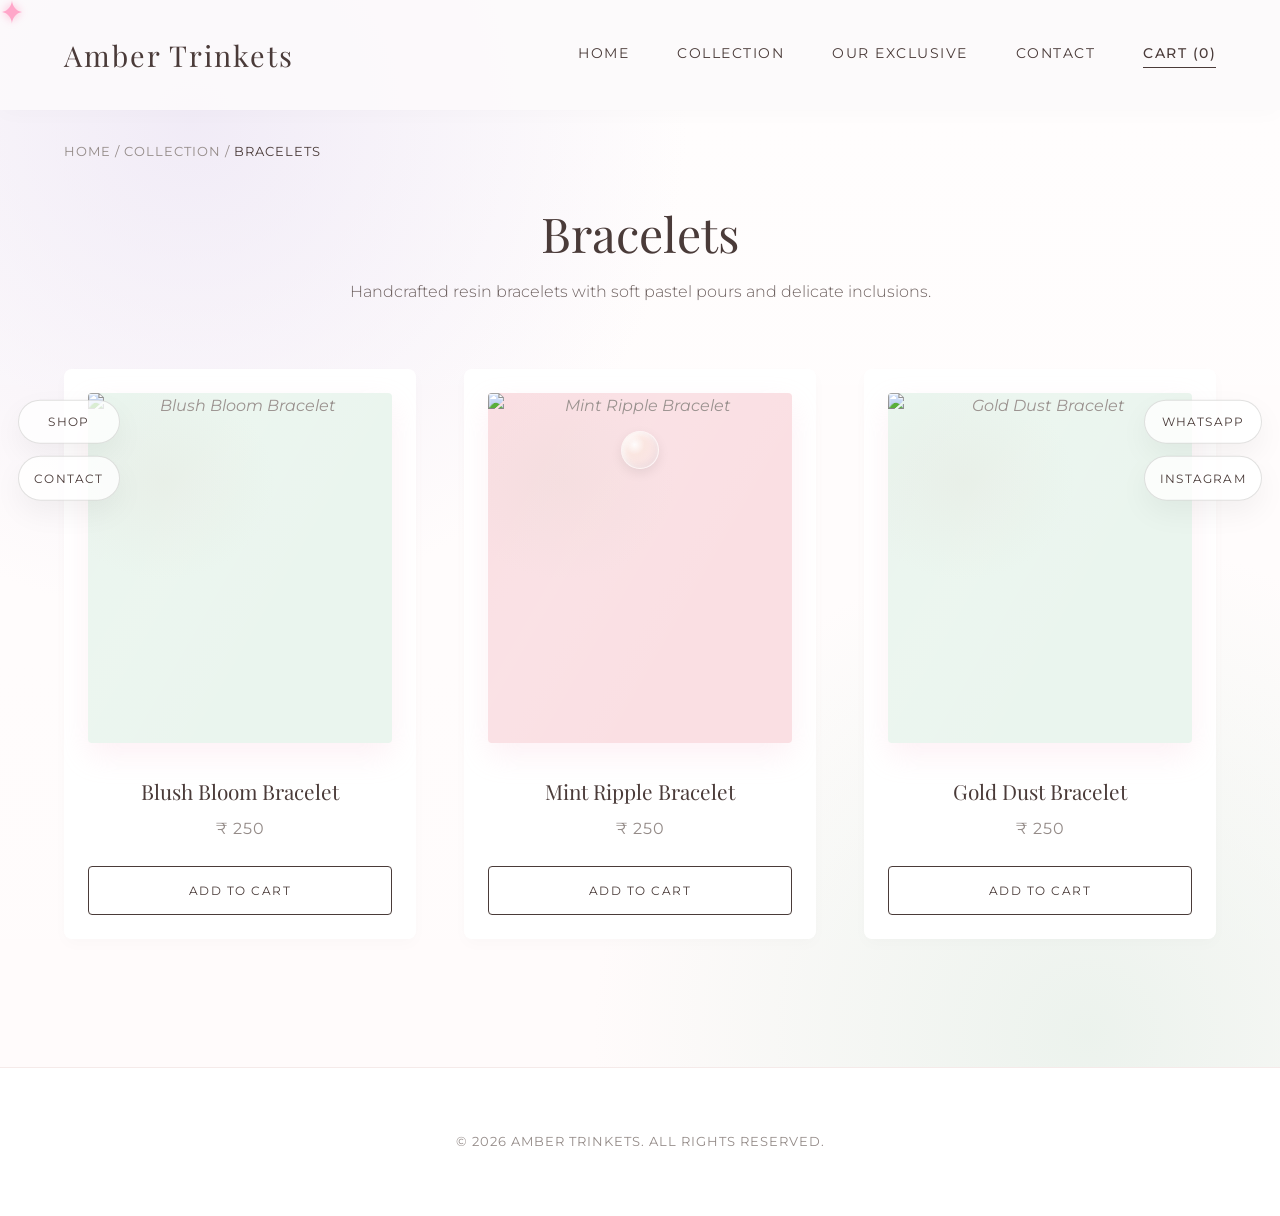
==== category-bracelets.html @ 358daab7 "Add files via upload" ====
<!DOCTYPE html>
<html lang="en">
<head>
    <meta charset="UTF-8">
    <meta name="viewport" content="width=device-width, initial-scale=1.0">
    <title>Amber Trinkets | Bracelets</title>

    <meta name="description" content="Handcrafted resin bracelets with preserved floral details—glossy, lightweight, and made for everyday elegance." />
    <meta name="robots" content="index,follow" />
    <meta name="theme-color" content="#fcfafb" />
    <meta name="author" content="Amber Trinkets" />

    <meta property="og:site_name" content="Amber Trinkets" />
    <meta property="og:title" content="Amber Trinkets | Bracelets" />
    <meta property="og:description" content="Handcrafted resin bracelets with preserved floral details—glossy, lightweight, and made for everyday elegance." />
    <meta property="og:type" content="website" />
    <meta property="og:locale" content="en_IN" />
    <meta property="og:image" content="https://res.cloudinary.com/djqnqrth5/image/upload/v1775132009/IMG_1233_c62wdr.jpg" />
    <meta property="og:image:alt" content="Amber Trinkets resin bracelet" />

    <meta name="twitter:card" content="summary_large_image" />
    <meta name="twitter:title" content="Amber Trinkets | Bracelets" />
    <meta name="twitter:description" content="Handcrafted resin bracelets with preserved floral details—glossy, lightweight, and made for everyday elegance." />
    <meta name="twitter:image" content="https://res.cloudinary.com/djqnqrth5/image/upload/v1775132009/IMG_1233_c62wdr.jpg" />

    <link href="https://fonts.googleapis.com/css2?family=Montserrat:wght@300;400;500&family=Playfair+Display:ital,wght@0,400;0,600;1,400&display=swap" rel="stylesheet">
    <link rel="stylesheet" href="style.css?v=20260402">
</head>
<body class="perf-lite">

    <nav>
        <a href="index.html" class="brand-logo">Amber Trinkets</a>
        <div class="nav-links">
            <a href="index.html">Home</a>
            <a href="collection.html">Collection</a>
            <a href="index.html#our-exclusive">Our Exclusive</a>
            <a href="index.html#contact">Contact</a>
            <a class="cart-icon js-cart-toggle">Cart (<span id="cart-count">0</span>)</a>
        </div>
        <div class="hamburger js-hamburger" aria-label="Toggle menu">
            <span></span>
            <span></span>
            <span></span>
        </div>
    </nav>

    <div class="mobile-overlay js-mobile-overlay">
        <button class="mobile-close js-mobile-close" type="button">✕</button>
        <div class="mobile-menu">
            <a href="index.html">Home</a>
            <a href="collection.html">Collection</a>
            <a href="index.html#our-exclusive">Our Exclusive</a>
            <a href="index.html#contact">Contact</a>
        </div>
    </div>

    <div class="cart-overlay js-cart-overlay"></div>
    <div class="cart-drawer" id="cart-drawer">
        <div class="cart-header">
            <h2 class="cart-title">Your Bag</h2>
            <button class="close-cart js-cart-close" type="button">✕</button>
        </div>
        <div class="cart-items-container" id="cart-items"></div>
        <div class="cart-footer">
            <div class="cart-subtotal"><span>Subtotal</span><span id="cart-total">₹ 0</span></div>
            <button class="btn js-checkout" type="button">Proceed to Checkout</button>
        </div>
    </div>

    <div class="breadcrumbs">
        <a href="index.html">Home</a> / <a href="collection.html">Collection</a> / <span class="breadcrumb-current">Bracelets</span>
    </div>

    <header class="page-header">
        <h1>Bracelets</h1>
        <p>Handcrafted resin bracelets with soft pastel pours and delicate inclusions.</p>
    </header>

    <section class="products-container">
        <div class="products-grid u-3d-stage">

            <div class="product-card">
                <div class="product-image product-image--contain u-3d-card js-tilt" aria-label="Blush Bloom Bracelet">
                    <img src="https://res.cloudinary.com/djqnqrth5/image/upload/v1775132009/IMG_1233_c62wdr.jpg" alt="Blush Bloom Bracelet" loading="lazy" decoding="async" style="display: block;">
                </div>
                <h3 class="product-title">Blush Bloom Bracelet</h3>
                <p class="product-price">₹ 250</p>
                <button class="add-to-cart js-add-to-cart" type="button" data-product-name="Blush Bloom Bracelet" data-price="250">Add to Cart</button>
            </div>

            <div class="product-card">
                <div class="product-image product-image--contain u-3d-card js-tilt" aria-label="Mint Ripple Bracelet">
                    <img src="https://res.cloudinary.com/djqnqrth5/image/upload/v1775134889/IMG_1240_bzgk7c.jpg" alt="Mint Ripple Bracelet" loading="lazy" decoding="async" style="display: block;">
                </div>
                <h3 class="product-title">Mint Ripple Bracelet</h3>
                <p class="product-price">₹ 250</p>
                <button class="add-to-cart js-add-to-cart" type="button" data-product-name="Mint Ripple Bracelet" data-price="250">Add to Cart</button>
            </div>

            <div class="product-card">
                <div class="product-image product-image--contain u-3d-card js-tilt" aria-label="Gold Dust Bracelet">
                    <img src="https://res.cloudinary.com/djqnqrth5/image/upload/v1775134889/IMG_1440_mhgldy.jpg" alt="Gold Dust Bracelet" loading="lazy" decoding="async" style="display: block;">
                </div>
                <h3 class="product-title">Gold Dust Bracelet</h3>
                <p class="product-price">₹ 250</p>
                <button class="add-to-cart js-add-to-cart" type="button" data-product-name="Gold Dust Bracelet" data-price="250">Add to Cart</button>
            </div>

        </div>
    </section>

    <footer class="with-border">
        <p>&copy; 2026 Amber Trinkets. All rights reserved.</p>
    </footer>

    <script src="script.js?v=20260402"></script>
</body>
</html>
---- style.css ----
/* Amber Trinkets – shared styles for all pages */

/* --- Core Variables: Premium Cozy Pastel Palette --- */
:root {
  --bg-main: #FFFBFB;
  --pastel-peach: #ffe6d1;
  --pastel-lilac: #f4e9fa;
  --pastel-mint: #eaf5ee;
  --pastel-rose: #fadfe3;
  --pastel-blue: #eef5fa;
  --pastel-lemon: #fffbf0;
  --text-main: #4A3B39;
  --text-light: #948b88;
  --white: #ffffff;
  --border-light: #f5eae9;

  /* 3D / depth tokens - Soft Pink Glows instead of harsh shadows */
  --shadow-soft: 0 12px 30px rgba(247, 186, 203, 0.2);
  --shadow-deep: 0 28px 70px rgba(247, 186, 203, 0.3);
  --shine: rgba(255, 255, 255, 0.65);
  --tilt-perspective: 1000px;

  /* Ambient background motion (updated by JS) */
  --ambient-x: 0;
  --ambient-y: 0;
  --ambient-scroll: 0;
}

* {
  margin: 0;
  padding: 0;
  box-sizing: border-box;
}

html,
body {
  scroll-behavior: smooth;
}

html.perf-lite,
body.perf-lite {
  scroll-behavior: auto;
}

body {
  font-family: 'Montserrat', sans-serif;
  background-color: var(--bg-main);
  color: var(--text-main);
  line-height: 1.6;
  position: relative;
  overflow-x: hidden;
  isolation: isolate;

  /* Subtle texture so wide screens don't feel empty */
  background-image:
    radial-gradient(900px circle at 15% 10%, rgba(235, 228, 244, 0.7), transparent 55%),
    radial-gradient(900px circle at 85% 85%, rgba(228, 239, 231, 0.7), transparent 55%),
    linear-gradient(180deg, rgba(255, 255, 255, 0.55), rgba(255, 255, 255, 0));
}

/* Keep content above ambient background elements */
body>* {
  position: relative;
  z-index: 1;
}

/* Ambient side elements (fills left/right whitespace on large screens) */
body::before,
body::after {
  content: '';
  position: fixed;
  z-index: 0;
  pointer-events: none;
  width: 680px;
  height: 680px;
  border-radius: 999px;
  opacity: 0.8;
  /* Removed expensive blur, mix-blend-mode, and JS parallax transforms for max performance */
}

/* Performance: keep the large ambient blobs static + cheaper in perf-lite (default). */
body.perf-lite::before,
body.perf-lite::after {
  display: none;
  transform: none;
  mix-blend-mode: normal;
  filter: blur(10px);
  opacity: 0.55;
}

body::before {
  top: -220px;
  left: -170px;
  background: radial-gradient(circle at 35% 35%, rgba(253, 238, 220, 0.9), rgba(246, 225, 225, 0.55), transparent 68%);
}

body::after {
  bottom: -240px;
  right: -170px;
  background: radial-gradient(circle at 45% 40%, rgba(226, 236, 243, 0.95), rgba(228, 239, 231, 0.55), transparent 68%);
}

@media (prefers-reduced-motion: reduce) {

  body::before,
  body::after {
    transform: none;
  }
}

/* --- Side Actions (fills left/right space on desktop) --- */
.side-actions {
  position: fixed;
  top: 50%;
  transform: translateY(-50%);
  display: flex;
  flex-direction: column;
  gap: 0.75rem;
  z-index: 950;
}

body.perf-lite .side-actions {
  transform: translateY(-50%);
}

.side-actions--left {
  left: 18px;
}

.side-actions--right {
  right: 18px;
}

.side-actions__link {
  display: inline-flex;
  align-items: center;
  justify-content: center;
  padding: 0.7rem 0.95rem;
  border-radius: 999px;
  border: 1px solid rgba(44, 42, 41, 0.14);
  background: rgba(255, 255, 255, 0.78);
  backdrop-filter: blur(10px);
  box-shadow: 0 12px 30px rgba(0, 0, 0, 0.05);
  font-size: 0.78rem;
  letter-spacing: 1.2px;
  text-transform: uppercase;
  transition: transform 180ms ease, box-shadow 180ms ease, background 180ms ease;
  user-select: none;
}

body.perf-lite .side-actions__link {
  backdrop-filter: none;
}

.side-actions__link:hover {
  transform: translateY(-3px);
  background: rgba(255, 255, 255, 0.9);
  box-shadow: 0 22px 55px rgba(0, 0, 0, 0.1);
}

.side-actions__link:focus-visible {
  outline: 3px solid rgba(163, 145, 178, 0.35);
  outline-offset: 3px;
}

@media (max-width: 980px) {
  .side-actions {
    display: none;
  }
}

@media (prefers-reduced-motion: reduce) {
  .side-actions {
    transform: translateY(-50%);
  }
}

/* --- Scroll progress (subtle, interactive) --- */
.scroll-progress {
  position: fixed;
  top: 0;
  left: 0;
  width: 100%;
  height: 3px;
  z-index: 1400;
  background: rgba(255, 255, 255, 0.25);
  backdrop-filter: blur(8px);
}

body.perf-lite .scroll-progress {
  backdrop-filter: none;
}

.scroll-progress__bar {
  height: 100%;
  width: 100%;
  transform: scaleX(0);
  transform-origin: left center;
  background: linear-gradient(90deg, var(--pastel-lilac), var(--pastel-rose), var(--pastel-mint));
  box-shadow: 0 0 18px rgba(163, 145, 178, 0.35);
  will-change: transform;
}

/* --- 3D UI System (shared) --- */
.u-3d-stage {
  perspective: var(--tilt-perspective);
}

.u-3d-card {
  position: relative;
  transform-style: preserve-3d;
  will-change: transform;
  border-radius: 28px;
  box-shadow: var(--shadow-soft);
  /* Removed cozyBreathe animation as it constantly repaints 3D context */
  transition: transform 220ms ease, box-shadow 220ms ease;
}

.u-3d-card::after {
  content: '';
  position: absolute;
  inset: 0;
  border-radius: inherit;
  background: radial-gradient(700px circle at var(--shine-x, 50%) var(--shine-y, 30%),
      var(--shine),
      transparent 55%);
  opacity: var(--shine-o, 0);
  transition: opacity 220ms ease;
  pointer-events: none;
}

.u-3d-card.is-tilting {
  box-shadow: var(--shadow-deep);
}

.u-3d-float {
  animation: floaty 6.5s ease-in-out infinite;
}

body.perf-lite .u-3d-float {
  animation: none;
}

@keyframes floaty {

  0%,
  100% {
    transform: translateY(0);
  }

  50% {
    transform: translateY(-10px);
  }
}

@media (prefers-reduced-motion: reduce) {

  .u-3d-card,
  .u-3d-card::after {
    transition: none;
  }

  .u-3d-float {
    animation: none;
  }
}

h1,
h2,
h3,
.brand-logo,
.cart-title {
  font-family: 'Playfair Display', serif;
  font-weight: 400;
}

a {
  text-decoration: none;
  color: inherit;
}

/* --- Navigation --- */
nav {
  display: flex;
  justify-content: space-between;
  align-items: center;
  padding: 2rem 5%;
  background-color: rgba(252, 250, 251, 0.9);
  backdrop-filter: blur(10px);
  position: sticky;
  top: 0;
  z-index: 1000;
  box-shadow: 0 4px 20px rgba(0, 0, 0, 0.02);
}

body.perf-lite nav {
  backdrop-filter: none;
}

.brand-logo {
  font-size: 1.8rem;
  letter-spacing: 2px;
  color: var(--text-main);
}

.nav-links {
  display: flex;
  gap: 3rem;
}

.nav-links a {
  text-decoration: none;
  color: var(--text-main);
  font-size: 0.9rem;
  text-transform: uppercase;
  letter-spacing: 1.5px;
  transition: color 0.3s ease;
  cursor: pointer;
}

.nav-links a:hover {
  color: #a391b2;
}

.cart-icon {
  font-weight: 500;
  border-bottom: 1px solid var(--text-main);
  padding-bottom: 2px;
  cursor: pointer;
  display: inline-block;
  animation: jiggleCart 8s infinite ease-in-out;
}

/* --- Buttons --- */
.btn {
  padding: 1.2rem 3.5rem;
  background-color: var(--text-main);
  color: var(--white);
  text-decoration: none;
  font-size: 0.85rem;
  letter-spacing: 2px;
  text-transform: uppercase;
  transition: all 0.4s ease;
  border: 1px solid var(--text-main);
  border-radius: 40px;
  cursor: pointer;
  display: inline-block;
  text-align: center;
  width: 100%;
}

.btn-inline {
  width: auto;
}

.btn:hover {
  background-color: var(--white);
  color: var(--text-main);
  box-shadow: 0 10px 20px var(--shadow-soft);
  animation: cuteWiggle 0.4s ease-in-out;
}

@keyframes cuteWiggle {
  0%, 100% { transform: rotate(0deg) scale(1.02); }
  25% { transform: rotate(-3deg) scale(1.02); }
  50% { transform: rotate(3deg) scale(1.02); }
  75% { transform: rotate(-3deg) scale(1.02); }
}

/* --- Cart Drawer (Shared) --- */
.cart-overlay {
  position: fixed;
  top: 0;
  left: 0;
  width: 100%;
  height: 100%;
  background: rgba(44, 42, 41, 0.4);
  backdrop-filter: blur(4px);
  opacity: 0;
  visibility: hidden;
  transition: 0.5s ease;
  z-index: 1001;
}

body.perf-lite .cart-overlay {
  backdrop-filter: none;
}

.cart-overlay.active {
  opacity: 1;
  visibility: visible;
}

.cart-drawer {
  position: fixed;
  top: 0;
  right: -450px;
  width: 450px;
  max-width: 100%;
  height: 100%;
  background-color: var(--white);
  z-index: 1002;
  transition: right 0.6s cubic-bezier(0.77, 0, 0.175, 1);
  box-shadow: -10px 0 30px var(--shadow-soft);
  border-radius: 30px 0 0 30px;
  display: flex;
  flex-direction: column;
}

.cart-drawer.active {
  right: 0;
}

.cart-header {
  display: flex;
  justify-content: space-between;
  align-items: center;
  padding: 2.5rem 2rem;
  background-color: var(--pastel-lilac);
  border-bottom: 1px solid var(--border-light);
  border-radius: 30px 0 0 0;
}

.cart-title {
  font-size: 1.8rem;
}

.close-cart {
  background: none;
  border: none;
  font-size: 1.2rem;
  color: var(--text-main);
  cursor: pointer;
  transition: opacity 0.3s;
}

.close-cart:hover {
  opacity: 0.6;
}

.cart-items-container {
  flex-grow: 1;
  padding: 2rem;
  overflow-y: auto;
  background-color: var(--bg-main);
}

.cart-item {
  display: flex;
  justify-content: space-between;
  align-items: center;
  margin-bottom: 1.5rem;
  padding-bottom: 1.5rem;
  border-bottom: 1px solid var(--border-light);
}

.cart-item-details {
  display: flex;
  flex-direction: column;
}

.cart-item-title {
  font-weight: 500;
  font-size: 0.95rem;
  margin-bottom: 0.3rem;
}

.cart-item-price {
  color: var(--text-light);
  font-size: 0.85rem;
  letter-spacing: 0.5px;
}

.remove-item {
  font-size: 0.7rem;
  text-transform: uppercase;
  letter-spacing: 1px;
  color: var(--text-light);
  background: none;
  border: none;
  cursor: pointer;
  margin-top: 0.6rem;
  text-align: left;
  transition: color 0.3s ease;
}

.remove-item:hover {
  color: #d4a3a3;
}

.empty-cart-msg {
  text-align: center;
  color: var(--text-light);
  margin-top: 3rem;
  font-style: italic;
  font-weight: 300;
}

.cart-footer {
  padding: 2.5rem 2rem;
  background-color: var(--white);
  border-top: 1px solid var(--border-light);
}

.cart-item-controls {
  display: flex;
  align-items: center;
  gap: 1rem;
}

.qty-controls {
  display: inline-flex;
  align-items: center;
  gap: 0.5rem;
  padding: 0.35rem 0.6rem;
  border: 1px solid var(--border-light);
  border-radius: 999px;
  background: var(--white);
}

.qty-btn {
  width: 28px;
  height: 28px;
  border-radius: 999px;
  border: 1px solid var(--border-light);
  background: var(--bg-main);
  color: var(--text-main);
  cursor: pointer;
  line-height: 1;
  display: inline-flex;
  align-items: center;
  justify-content: center;
  transition: transform 0.15s ease, background 0.3s ease;
}

.qty-btn:hover {
  background: var(--pastel-lilac);
  transform: translateY(-1px);
}

.qty-value {
  min-width: 18px;
  text-align: center;
  font-size: 0.85rem;
  color: var(--text-main);
}

.cart-subtotal {
  display: flex;
  justify-content: space-between;
  font-size: 1.1rem;
  font-weight: 500;
  margin-bottom: 1.5rem;
  text-transform: uppercase;
  letter-spacing: 1px;
}

.cart-tax-note {
  font-size: 0.75rem;
  color: var(--text-light);
  margin-bottom: 1.5rem;
  text-align: center;
}

/* --- Footer --- */
footer {
  text-align: center;
  padding: 4rem 5%;
  font-size: 0.8rem;
  color: var(--text-light);
  background-color: var(--white);
  letter-spacing: 1px;
  text-transform: uppercase;
}

footer.with-border {
  border-top: 1px solid var(--border-light);
}

/* --- Index page --- */
.hero {
  height: 80vh;
  display: flex;
  flex-direction: column;
  justify-content: center;
  align-items: center;
  text-align: center;
  background: linear-gradient(135deg, var(--pastel-peach) 0%, var(--pastel-lilac) 100%);
  padding: 0 5%;
  animation: fadeIn 1.5s ease-out;
  border-bottom: 1px solid var(--white);
  position: relative;
  overflow: hidden;
  --mx: 0;
  --my: 0;
}

.hero__content {
  position: relative;
  z-index: 2;
  display: flex;
  flex-direction: column;
  align-items: center;
}

.hero__logo {
  max-width: 280px;
  width: 100%;
  height: auto;
  margin-bottom: 2.5rem;
  animation: fadeIn 1.8s ease-out 0.3s backwards;
  filter: drop-shadow(0 8px 20px rgba(0, 0, 0, 0.1));
}

.hero__bg {
  position: absolute;
  inset: -80px;
  z-index: 0;
  pointer-events: none;
}

.hero__blob {
  position: absolute;
  border-radius: 999px;
  filter: blur(18px);
  opacity: 0.75;
  transform: translate3d(calc(var(--mx) * 10px), calc(var(--my) * 10px), 0);
  animation: heroDrift 9s ease-in-out infinite;
}

body.perf-lite .hero__blob {
  display: none;
}

body.perf-lite .hero__blob {
  animation: none;
  transform: none;
  filter: blur(14px);
}

body.perf-lite .hero__grain {
  transform: none;
  opacity: 0.35;
}

.hero__blob--1 {
  width: 420px;
  height: 420px;
  left: -90px;
  top: -70px;
  background: radial-gradient(circle at 30% 30%, rgba(255, 255, 255, 0.85), rgba(246, 225, 225, 0.75), transparent 62%);
}

.hero__blob--2 {
  width: 520px;
  height: 520px;
  right: -140px;
  top: 20px;
  background: radial-gradient(circle at 35% 35%, rgba(255, 255, 255, 0.75), rgba(226, 236, 243, 0.8), transparent 65%);
  animation-delay: -2.4s;
}

.hero__blob--3 {
  width: 460px;
  height: 460px;
  left: 22%;
  bottom: -220px;
  background: radial-gradient(circle at 35% 35%, rgba(255, 255, 255, 0.65), rgba(228, 239, 231, 0.82), transparent 66%);
  animation-delay: -4.1s;
}

.hero__grain {
  position: absolute;
  inset: 0;
  background:
    radial-gradient(circle at 20% 20%, rgba(255, 255, 255, 0.12), transparent 55%),
    radial-gradient(circle at 80% 30%, rgba(255, 255, 255, 0.10), transparent 50%),
    radial-gradient(circle at 40% 85%, rgba(255, 255, 255, 0.08), transparent 55%);
  opacity: 0.55;
  transform: translate3d(calc(var(--mx) * 18px), calc(var(--my) * 18px), 0);
}

body.perf-lite .hero__grain {
  opacity: 0.2;
  transform: none;
}

@keyframes heroDrift {

  0%,
  100% {
    transform: translate3d(calc(var(--mx) * 10px), calc(var(--my) * 10px), 0) scale(1);
  }

  50% {
    transform: translate3d(calc(var(--mx) * 14px), calc(var(--my) * 14px), 0) scale(1.04);
  }
}

.hero__orb {
  position: absolute;
  right: 6%;
  top: 50%;
  transform: translateY(-50%);
  z-index: 1;
}

.hero__cube {
  position: absolute;
  left: 8%;
  top: 56%;
  transform: translateY(-50%);
  z-index: 1;
}

.resin-cube {
  width: 160px;
  height: 160px;
  border-radius: 18px;
  background: rgba(255, 255, 255, 0.12);
  border: 1px solid rgba(255, 255, 255, 0.55);
  transform-style: preserve-3d;
}

body.perf-lite .resin-cube {
  background: rgba(240, 235, 230, 0.28);
  border: 1px solid rgba(255, 255, 255, 0.35);
}

.resin-cube__spin {
  position: absolute;
  inset: 0;
  transform-style: preserve-3d;
  animation: cubeSpin 10.5s linear infinite;
}

.resin-cube__face {
  position: absolute;
  inset: 0;
  border-radius: 18px;
  background:
    radial-gradient(120px 120px at 30% 25%, rgba(255, 255, 255, 0.9), transparent 60%),
    conic-gradient(from 200deg at 45% 45%,
      rgba(253, 238, 220, 0.8),
      rgba(235, 228, 244, 0.88),
      rgba(226, 236, 243, 0.88),
      rgba(246, 225, 225, 0.84),
      rgba(228, 239, 231, 0.84),
      rgba(253, 238, 220, 0.8));
  opacity: 0.82;
  border: 1px solid rgba(255, 255, 255, 0.55);
  box-shadow: inset 0 0 0 1px rgba(255, 255, 255, 0.12);
}

body.perf-lite .resin-cube__face {
  background: rgba(220, 210, 200, 0.65);
  opacity: 0.88;
  box-shadow: inset 0 0 0 1px rgba(255, 255, 255, 0.22);
}

.resin-cube__front {
  transform: translateZ(58px);
}

.resin-cube__back {
  transform: rotateY(180deg) translateZ(58px);
}

.resin-cube__right {
  transform: rotateY(90deg) translateZ(58px);
}

.resin-cube__left {
  transform: rotateY(-90deg) translateZ(58px);
}

.resin-cube__top {
  transform: rotateX(90deg) translateZ(58px);
}

.resin-cube__bottom {
  transform: rotateX(-90deg) translateZ(58px);
}

@keyframes cubeSpin {
  0% {
    transform: rotateX(-18deg) rotateY(0deg);
  }

  50% {
    transform: rotateX(22deg) rotateY(180deg);
  }

  100% {
    transform: rotateX(-18deg) rotateY(360deg);
  }
}

.resin-orb {
  width: 340px;
  height: 340px;
  border-radius: 999px;
  background: rgba(255, 255, 255, 0.18);
  border: 1px solid rgba(255, 255, 255, 0.55);
  box-shadow: 0 30px 80px rgba(0, 0, 0, 0.10);
  transform-style: preserve-3d;
}

body.perf-lite .resin-orb {
  background: rgba(240, 235, 230, 0.35);
  border: 1px solid rgba(255, 255, 255, 0.35);
  box-shadow: 0 12px 28px rgba(0, 0, 0, 0.06);
}

.resin-orb__spin {
  position: absolute;
  inset: 0;
  border-radius: inherit;
  transform-style: preserve-3d;
  animation: orbSpin 14s linear infinite;
}

.resin-orb__layer {
  position: absolute;
  inset: 18px;
  border-radius: 999px;
  background:
    radial-gradient(140px 140px at 25% 20%, rgba(255, 255, 255, 0.95), transparent 60%),
    radial-gradient(210px 180px at 70% 35%, rgba(255, 255, 255, 0.45), transparent 65%),
    conic-gradient(from 210deg at 45% 45%,
      rgba(253, 238, 220, 0.75),
      rgba(235, 228, 244, 0.85),
      rgba(226, 236, 243, 0.85),
      rgba(246, 225, 225, 0.8),
      rgba(228, 239, 231, 0.8),
      rgba(253, 238, 220, 0.75));
  opacity: 0.9;
  filter: saturate(1.05);
  mix-blend-mode: screen;
}

body.perf-lite .resin-orb__layer {
  background: radial-gradient(ellipse 180px 140px at 35% 25%, rgba(220, 210, 200, 0.48), transparent 65%);
  opacity: 0.6;
  filter: none;
  mix-blend-mode: normal;
}

/* Depth stack: six layers along Z axis */
.resin-orb__layer:nth-child(1) {
  transform: translateZ(-26px) scale(0.98);
  opacity: 0.32;
}

.resin-orb__layer:nth-child(2) {
  transform: translateZ(-14px) scale(0.99);
  opacity: 0.42;
}

.resin-orb__layer:nth-child(3) {
  transform: translateZ(-6px) scale(1.0);
  opacity: 0.52;
}

.resin-orb__layer:nth-child(4) {
  transform: translateZ(6px) scale(1.01);
  opacity: 0.62;
}

.resin-orb__layer:nth-child(5) {
  transform: translateZ(14px) scale(1.02);
  opacity: 0.72;
}

.resin-orb__layer:nth-child(6) {
  transform: translateZ(24px) scale(1.03);
  opacity: 0.82;
}

.resin-orb::before {
  content: '';
  position: absolute;
  inset: -30px;
  border-radius: inherit;
  background: radial-gradient(circle at 40% 35%, rgba(255, 255, 255, 0.55), transparent 60%);
  filter: blur(18px);
  opacity: 0.9;
  pointer-events: none;
}

body.perf-lite .resin-orb {
  box-shadow: 0 18px 42px rgba(0, 0, 0, 0.10);
}

body.perf-lite .resin-orb::before {
  filter: none;
  opacity: 0.65;
}

body.perf-lite .resin-orb__spin,
body.perf-lite .resin-cube__spin {
  animation: none;
}

.resin-orb::after {
  content: '';
  position: absolute;
  inset: 14px;
  border-radius: inherit;
  background:
    radial-gradient(160px 120px at 30% 25%, rgba(255, 255, 255, 0.75), transparent 62%),
    radial-gradient(120px 120px at 70% 75%, rgba(255, 255, 255, 0.22), transparent 60%);
  opacity: 0.85;
  pointer-events: none;
}

@keyframes orbSpin {
  0% {
    transform: rotateX(18deg) rotateY(0deg);
  }

  50% {
    transform: rotateX(-12deg) rotateY(180deg);
  }

  100% {
    transform: rotateX(18deg) rotateY(360deg);
  }
}

@media (max-width: 900px) {
  .hero {
    height: auto;
    padding: 5.5rem 5% 4.5rem;
  }

  .hero__orb {
    position: relative;
    right: auto;
    top: auto;
    transform: none;
    margin: 0 auto 2.25rem;
  }

  .hero__cube {
    position: relative;
    left: auto;
    top: auto;
    transform: none;
    margin: 0 auto 1.25rem;
  }

  .resin-orb {
    width: 280px;
    height: 280px;
  }
}

@media (prefers-reduced-motion: reduce) {

  .hero__blob,
  .hero__grain {
    animation: none;
    transform: none;
  }

  .resin-orb__spin {
    animation: none;
  }

  .resin-cube__spin {
    animation: none;
  }
}

/* --- 3D Scroll Reveal --- */
.reveal {
  opacity: 0;
  transform: translate3d(0, 40px, 0) scale(0.95);
  transform-origin: 50% 80%;
  transition:
    opacity 800ms cubic-bezier(0.34, 1.56, 0.64, 1),
    transform 800ms cubic-bezier(0.34, 1.56, 0.64, 1);
  transition-delay: var(--reveal-delay, 0ms);
  will-change: transform, opacity;
  backface-visibility: hidden;
}

.reveal.is-visible {
  opacity: 1;
  transform: translate3d(0, 0, 0) scale(1);
  will-change: auto;
}

.reveal.reveal--fast {
  transition-duration: 520ms;
}

.reveal.reveal--slow {
  transition-duration: 860ms;
}

.reveal-3d {
  opacity: 0;
  transform: translateY(30px) rotateX(10deg) translateZ(-15px);
  transform-origin: 50% 80%;
  transition: opacity 900ms cubic-bezier(0.34, 1.56, 0.64, 1),
    transform 900ms cubic-bezier(0.34, 1.56, 0.64, 1);
  transition-delay: var(--reveal-delay, 0ms);
  will-change: opacity, transform;
}

body.perf-lite .reveal-3d {
  opacity: 1;
  transform: none;
  transition: none;
  will-change: auto;
}

.reveal-3d.is-visible {
  opacity: 1;
  transform: translateY(0) rotateX(0) translateZ(0);
  will-change: auto;
}

.reveal-3d.reveal-3d--fast {
  transition-duration: 520ms;
}

.reveal-3d.reveal-3d--slow {
  transition-duration: 920ms;
}

@media (prefers-reduced-motion: reduce) {
  .reveal {
    opacity: 1;
    transform: none;
    transition: none;
    transition-delay: 0ms;
  }

  .reveal-3d {
    opacity: 1;
    transform: none;
    filter: none;
    transition: none;
    transition-delay: 0ms;
  }
}

.hero h1 {
  font-size: 3.8rem;
  margin-bottom: 1rem;
  color: var(--text-main);
  letter-spacing: 1px;
}

.hero p {
  font-size: 1.1rem;
  color: var(--text-main);
  opacity: 0.8;
  max-width: 600px;
  margin-bottom: 2.5rem;
  font-weight: 300;
}

.section-title {
  text-align: center;
  font-size: 2.5rem;
  margin: 6rem 0 4rem;
}

.section-title--no-top {
  margin-top: 0;
}

.featured-banner {
  display: flex;
  align-items: center;
  justify-content: space-between;
  padding: 0 5%;
  margin-bottom: 4rem;
  background-color: var(--pastel-mint);
  border-radius: 18px;
  overflow: hidden;
}

.featured-img {
  width: 50%;
  height: 400px;
  transition: opacity 700ms cubic-bezier(0.16, 1, 0.3, 1),
    transform 700ms cubic-bezier(0.16, 1, 0.3, 1);
  color: var(--text-light);
  font-style: italic;
  opacity: 0.7;
  padding: 0;
  opacity: 1;
}

.featured-img svg {
  display: block;
}

.featured-text {
  width: 50%;
  padding: 4rem;
  text-align: left;
}

@media (max-width: 900px) {
  .featured-banner {
    flex-direction: column;
  }

  .featured-img,
  .featured-text {
    width: 100%;
  }

  .featured-text {
    padding: 2.5rem 2rem;
  }
}

body.perf-lite .reveal-3d {
  transition-duration: 520ms;
}

.featured-text h2 {
  font-size: 2.5rem;
  margin-bottom: 1rem;
}

.featured-text p {
  margin-bottom: 2rem;
  color: var(--text-main);
  opacity: 0.8;
}

/* --- Home: New Collection --- */
.new-collection {
  padding: 0 5% 5rem;
}

.new-collection__grid {
  max-width: 1200px;
  margin: 0 auto 2.5rem;
  display: grid;
  grid-template-columns: repeat(3, minmax(0, 1fr));
  gap: 2.5rem;
}

.new-collection__card {
  background: var(--white);
  overflow: hidden;
}

.new-collection__card:hover {
  transform: translateY(-8px);
  box-shadow: var(--shadow-deep);
}

.new-collection__media {
  margin: 0;
  padding: 1.25rem;
  display: flex;
  align-items: center;
  justify-content: center;
  background: linear-gradient(135deg, var(--pastel-mint), var(--pastel-rose));
}

.new-collection__media img {
  width: 100%;
  height: auto;
  max-height: 420px;
  object-fit: contain;
  display: block;
  border-radius: 14px;
}

.new-collection__body {
  padding: 1.7rem 1.7rem 2rem;
  text-align: left;
}

.new-collection__title {
  font-size: 1.75rem;
  margin-bottom: 0.6rem;
}

.new-collection__desc {
  color: var(--text-light);
  font-weight: 300;
}

.new-collection__cta {
  display: flex;
  justify-content: center;
}

/* --- Home: Latest Launch --- */
.latest-launch {
  padding: 0 5% 6rem;
}

.latest-launch--exclusive {
  padding-top: 0;
}

.latest-launch__wrap {
  max-width: 1200px;
  margin: 0 auto;
}

.latest-launch__card {
  display: grid;
  grid-template-columns: 1.2fr 1fr;
  gap: 0;
  background: var(--white);
  overflow: hidden;
}

.latest-launch__media {
  margin: 0;
  padding: 1.25rem;
  background: linear-gradient(135deg, var(--pastel-lilac), var(--pastel-peach));
  display: flex;
  align-items: center;
  justify-content: center;
}

.latest-launch__media--exclusive {
  background: linear-gradient(135deg, var(--pastel-rose), var(--pastel-lemon));
}

.latest-launch__media img {
  width: 100%;
  height: auto;
  max-height: 520px;
  object-fit: contain;
  display: block;
  border-radius: 14px;
}

.latest-launch__body {
  padding: 3rem;
  text-align: left;
  display: flex;
  flex-direction: column;
  justify-content: center;
}

.latest-launch__eyebrow {
  font-size: 0.78rem;
  text-transform: uppercase;
  letter-spacing: 2px;
  color: var(--text-light);
  margin-bottom: 0.75rem;
}

.latest-launch__title {
  font-size: 2.35rem;
  margin-bottom: 1rem;
}

.latest-launch__desc {
  color: var(--text-light);
  font-weight: 300;
  margin-bottom: 1.75rem;
}

.latest-launch__actions {
  display: flex;
  gap: 1rem;
}

@media (max-width: 980px) {
  .latest-launch {
    padding-bottom: 4.5rem;
  }

  .latest-launch__card {
    grid-template-columns: 1fr;
  }

  .latest-launch__body {
    padding: 2.25rem 2rem;
  }

  .latest-launch__title {
    font-size: 2rem;
  }
}

@media (max-width: 900px) {
  .new-collection {
    padding-bottom: 4.25rem;
  }

  .new-collection__grid {
    grid-template-columns: 1fr;
  }

  .new-collection__media img {
    max-height: 340px;
  }
}

@media (max-width: 1100px) {
  .new-collection__grid {
    grid-template-columns: repeat(2, minmax(0, 1fr));
  }
}

.contact-section {
  background-color: var(--pastel-blue);
  padding: 6rem 5%;
  text-align: center;
}

.contact-intro {
  margin-bottom: 2.5rem;
  color: var(--text-main);
  font-weight: 300;
}

.contact-form {
  max-width: 600px;
  margin: 0 auto;
  display: flex;
  flex-direction: column;
  gap: 1.5rem;
}

.contact-form input,
.contact-form textarea {
  width: 100%;
  padding: 1.2rem;
  border: none;
  border-radius: 4px;
  background-color: var(--white);
  font-family: 'Montserrat', sans-serif;
  font-size: 0.95rem;
  outline: none;
  box-shadow: 0 4px 10px rgba(0, 0, 0, 0.02);
  transition: box-shadow 0.3s ease;
}

.contact-form input:focus,
.contact-form textarea:focus {
  box-shadow: 0 4px 15px rgba(0, 0, 0, 0.08);
}

.contact-form textarea {
  height: 150px;
  resize: none;
}

.inquiry-fieldset {
  border: 0;
  padding: 0;
  margin: 0;
  text-align: left;
}

.inquiry-fieldset legend {
  font-size: 0.85rem;
  letter-spacing: 1px;
  text-transform: uppercase;
  color: var(--text-light);
  margin-bottom: 0.75rem;
}

.inquiry-chips {
  display: flex;
  flex-wrap: wrap;
  gap: 0.75rem;
}

.inquiry-chip {
  appearance: none;
  border: 1px solid var(--border-light);
  background: var(--white);
  border-radius: 999px;
  padding: 0.75rem 1.1rem;
  font-family: 'Montserrat', sans-serif;
  font-size: 0.9rem;
  letter-spacing: 0.2px;
  color: var(--text-main);
  box-shadow: 0 4px 10px rgba(0, 0, 0, 0.02);
  cursor: pointer;
  transition: transform 0.2s ease, box-shadow 0.2s ease, background-color 0.2s ease, border-color 0.2s ease;
}

.inquiry-chip:hover {
  transform: translateY(-1px);
  box-shadow: 0 10px 18px rgba(0, 0, 0, 0.05);
}

.inquiry-chip[aria-pressed='true'] {
  background: var(--text-main);
  border-color: var(--text-main);
  color: var(--white);
}

.inquiry-chip:focus-visible {
  outline: 2px solid rgba(163, 145, 178, 0.55);
  outline-offset: 3px;
}

/* --- Contact modal (WhatsApp confirmation) --- */
.modal-overlay {
  position: fixed;
  inset: 0;
  background: rgba(44, 42, 41, 0.45);
  backdrop-filter: blur(6px);
  z-index: 1200;
}

body.perf-lite .modal-overlay {
  backdrop-filter: none;
}

.contact-modal,
.checkout-modal {
  position: fixed;
  top: 50%;
  left: 50%;
  transform: translate(-50%, -50%);
  width: min(640px, calc(100% - 2.5rem));
  background: var(--white);
  border: 1px solid var(--border-light);
  border-radius: 14px;
  box-shadow: 0 30px 80px rgba(0, 0, 0, 0.18);
  z-index: 1201;
  padding: 1.75rem;
}

.checkout-summary {
  background: var(--bg-main);
  border: 1px solid var(--border-light);
  border-radius: 12px;
  padding: 0.75rem;
}

.checkout-items {
  display: flex;
  flex-direction: column;
  gap: 0.6rem;
  max-height: 260px;
  overflow: auto;
  padding: 0.25rem;
}

.checkout-item {
  display: flex;
  align-items: flex-start;
  justify-content: space-between;
  gap: 1rem;
  background: var(--white);
  border: 1px solid var(--border-light);
  border-radius: 10px;
  padding: 0.8rem 0.9rem;
}

.checkout-item__name {
  font-weight: 500;
}

.checkout-item__meta {
  color: var(--text-light);
  font-size: 0.85rem;
  margin-top: 0.15rem;
}

.checkout-item__right {
  font-weight: 500;
  white-space: nowrap;
}

.checkout-total {
  display: flex;
  justify-content: space-between;
  align-items: center;
  padding: 0.85rem 0.5rem 0.25rem;
}

.checkout-hint {
  color: var(--text-light);
  font-size: 0.85rem;
  padding: 0.25rem 0.5rem 0.25rem;
}

.contact-modal__header {
  display: flex;
  align-items: center;
  justify-content: space-between;
  gap: 1rem;
  margin-bottom: 0.5rem;
}

.contact-modal__title {
  font-size: 1.4rem;
}

.contact-modal__close {
  width: 38px;
  height: 38px;
  border-radius: 10px;
  border: 1px solid var(--border-light);
  background: var(--bg-main);
  cursor: pointer;
  transition: transform 0.2s ease, box-shadow 0.2s ease;
}

.contact-modal__close:hover {
  transform: translateY(-1px);
  box-shadow: 0 10px 18px rgba(0, 0, 0, 0.06);
}

.contact-modal__subtitle {
  color: var(--text-light);
  margin: 0.25rem 0 1rem;
}

.contact-modal__preview {
  background: var(--bg-main);
  border: 1px solid var(--border-light);
  border-radius: 12px;
  padding: 1rem;
  white-space: pre-wrap;
  line-height: 1.55;
  color: var(--text-main);
  max-height: 260px;
  overflow: auto;
}

.contact-modal__actions {
  display: flex;
  gap: 0.9rem;
  margin-top: 1.25rem;
  justify-content: flex-end;
  flex-wrap: wrap;
}

.contact-modal__primary {
  width: auto;
}

.contact-modal__secondary {
  width: auto;
  background: transparent;
  color: var(--text-main);
}

.contact-modal__secondary:hover {
  background: var(--bg-main);
}

.contact-modal__note {
  margin-top: 0.75rem;
  min-height: 1.2em;
  color: var(--text-light);
  font-size: 0.9rem;
}

body.is-modal-open {
  overflow: hidden;
}

/* --- Toast (subtle status) --- */
.toast {
  position: fixed;
  left: 50%;
  bottom: 22px;
  transform: translateX(-50%) translateY(10px);
  background: rgba(44, 42, 41, 0.92);
  color: var(--white);
  padding: 0.85rem 1.1rem;
  border-radius: 999px;
  box-shadow: 0 18px 40px rgba(0, 0, 0, 0.18);
  z-index: 1300;
  opacity: 0;
  transition: opacity 0.22s ease, transform 0.22s ease;
  pointer-events: none;
  max-width: min(520px, calc(100% - 2.5rem));
  text-align: center;
}

.toast.is-visible {
  opacity: 1;
  transform: translateX(-50%) translateY(0);
}

@keyframes fadeIn {
  from {
    opacity: 0;
    transform: translateY(30px);
  }

  to {
    opacity: 1;
    transform: translateY(0);
  }
}

/* --- Shared page header --- */
.page-header {
  padding: 2rem 5% 4rem;
  text-align: center;
}

/* Collection page header (the one directly after the cart drawer) */
.cart-drawer+.page-header {
  background-color: var(--pastel-rose);
  padding: 4rem 5%;
}

.page-header h1 {
  font-size: 3rem;
  margin-bottom: 0.5rem;
}

.page-header p {
  color: var(--text-main);
  opacity: 0.8;
  font-weight: 300;
}

.categories-container {
  padding: 4rem 5% 8rem;
}

.categories-grid {
  display: grid;
  grid-template-columns: repeat(auto-fit, minmax(350px, 1fr));
  gap: 3rem;
}

.category-card {
  display: block;
  text-align: center;
  cursor: pointer;
}

.category-image-wrapper {
  width: 100%;
  height: 450px;
  border-radius: 8px;
  overflow: hidden;
  margin-bottom: 1.5rem;
  box-shadow: 0 5px 15px rgba(0, 0, 0, 0.03);
  transition: transform 0.45s ease, box-shadow 0.45s ease;
}

.category-image {
  width: 100%;
  height: 100%;
  display: flex;
  align-items: center;
  justify-content: center;
  color: var(--text-light);
  font-style: italic;
  font-weight: 300;
  transition: transform 0.6s ease;
  position: relative;
}

/* Resin-like visual treatment (no photos) */
.category-image::before,
.product-image::before {
  content: '';
  position: absolute;
  inset: -40px;
  background:
    radial-gradient(120px 120px at 20% 25%, rgba(255, 255, 255, 0.85), transparent 60%),
    radial-gradient(180px 160px at 70% 35%, rgba(255, 255, 255, 0.55), transparent 65%),
    radial-gradient(220px 180px at 35% 75%, rgba(255, 255, 255, 0.35), transparent 70%),
    conic-gradient(from 200deg at 45% 45%,
      rgba(253, 238, 220, 0.7),
      rgba(235, 228, 244, 0.8),
      rgba(226, 236, 243, 0.8),
      rgba(246, 225, 225, 0.75),
      rgba(228, 239, 231, 0.75),
      rgba(253, 238, 220, 0.7));
  opacity: 0.55;
  transform: rotate(6deg);
  filter: saturate(1.05);
  pointer-events: none;
}

body.perf-lite .category-image::before,
body.perf-lite .product-image::before {
  background: radial-gradient(ellipse 160px 140px at 30% 30%, rgba(220, 210, 200, 0.45), transparent 70%);
  opacity: 0.4;
  transform: none;
  filter: none;
}

.category-image::after,
.product-image::after {
  content: '';
  position: absolute;
  inset: 0;
  background: linear-gradient(120deg,
      transparent 0%,
      rgba(255, 255, 255, 0.45) 35%,
      transparent 70%);
  transform: translateX(-120%);
  opacity: 0.35;
  pointer-events: none;
  animation: resinShine 5.8s ease-in-out infinite;
}

@media (prefers-reduced-motion: reduce) {

  .category-image::after,
  .product-image::after {
    animation: none;
    transform: translateX(0);
    opacity: 0.18;
  }
}

body.perf-lite .category-image::after,
body.perf-lite .product-image::after {
  animation: none;
  transform: translateX(0);
  opacity: 0.18;
}

@keyframes resinShine {

  0%,
  55% {
    transform: translateX(-120%);
  }

  75% {
    transform: translateX(120%);
  }

  100% {
    transform: translateX(120%);
  }
}

.category-image img {
  width: 100%;
  height: 100%;
  object-fit: contain;
  display: none;
}

.category-card:hover .category-image-wrapper {
  transform: translateY(-10px);
  box-shadow: 0 20px 40px rgba(0, 0, 0, 0.07);
}

.category-card:nth-child(1) .category-image {
  background-color: var(--pastel-mint);
}

.category-card:nth-child(2) .category-image {
  background-color: var(--pastel-peach);
}

.category-card:nth-child(3) .category-image {
  background-color: var(--pastel-blue);
}

.category-card:nth-child(4) .category-image {
  background-color: var(--pastel-lilac);
}

.category-card:nth-child(5) .category-image {
  background-color: var(--pastel-rose);
}

.category-title {
  font-size: 1.8rem;
  margin-bottom: 0.5rem;
  transition: color 0.3s ease;
}

.category-card:hover .category-title {
  color: #a391b2;
}

.shop-now-text {
  font-size: 0.8rem;
  text-transform: uppercase;
  letter-spacing: 2px;
  color: var(--text-light);
  border-bottom: 1px solid transparent;
  display: inline-block;
  padding-bottom: 2px;
  transition: border-color 0.3s ease;
}

.category-card:hover .shop-now-text {
  border-color: var(--text-light);
}

/* --- Category page (products) --- */
.breadcrumbs {
  padding: 2rem 5% 0;
  font-size: 0.8rem;
  text-transform: uppercase;
  letter-spacing: 1px;
  color: var(--text-light);
}

.breadcrumb-current {
  color: var(--text-main);
}

.breadcrumbs a:hover {
  color: var(--text-main);
}

.products-container {
  padding: 0 5% 8rem;
}

.products-grid {
  display: grid;
  grid-template-columns: repeat(auto-fit, minmax(300px, 1fr));
  gap: 3rem;
}

.product-card {
  background-color: var(--white);
  padding: 1.5rem;
  text-align: center;
  border-radius: 8px;
  box-shadow: 0 5px 15px rgba(0, 0, 0, 0.02);
  transition: transform 0.5s ease;
}

.product-card:hover {
  transform: translateY(-8px);
  box-shadow: 0 20px 40px rgba(0, 0, 0, 0.06);
}

.product-image {
  width: 100%;
  height: 350px;
  margin-bottom: 2rem;
  display: flex;
  align-items: center;
  justify-content: center;
  color: var(--text-light);
  font-style: italic;
  border-radius: 4px;
  overflow: hidden;
  position: relative;
}

.product-image span,
.category-image span {
  position: relative;
  z-index: 1;
}

@media (prefers-reduced-motion: reduce) {

  .category-image::after,
  .product-image::after {
    animation: none;
  }
}

.product-image img {
  width: 100%;
  height: 100%;
  object-fit: cover;
  display: none;
}

/* Use when you want the full image visible (no crop). */
.product-image.product-image--contain img {
  object-fit: contain;
}

.product-card:nth-child(odd) .product-image {
  background-color: var(--pastel-mint);
}

.product-card:nth-child(even) .product-image {
  background-color: var(--pastel-rose);
}

.product-title {
  font-size: 1.3rem;
  margin-bottom: 0.5rem;
}

.product-price {
  color: var(--text-light);
  font-size: 1rem;
  margin-bottom: 1.5rem;
  letter-spacing: 1px;
}

.add-to-cart {
  background: transparent;
  border: 1px solid var(--text-main);
  padding: 1rem 2rem;
  color: var(--text-main);
  cursor: pointer;
  transition: all 0.4s ease;
  font-family: 'Montserrat', sans-serif;
  text-transform: uppercase;
  font-size: 0.75rem;
  letter-spacing: 1.5px;
  width: 100%;
  border-radius: 4px;
}

.add-to-cart:hover {
  background: var(--text-main);
  color: var(--white);
}

/* --- Falling Petals Engine --- */
.falling-petals-container {
  position: fixed;
  inset: 0;
  pointer-events: none;
  z-index: 100;
  overflow: hidden;
}

.falling-petal-wrapper {
  position: absolute;
  top: 0;
  left: 0;
  width: 100%;
  height: 100%;
  transform: translate3d(var(--startX), calc(var(--scroll-y, 0px) * var(--scrollSpeed, -0.2)), 0);
  will-change: transform;
}

.falling-petal {
  position: absolute;
  top: -10vh;
  width: calc(22px * var(--size, 1));
  height: calc(22px * var(--size, 1));
  background: radial-gradient(circle at 30% 30%, rgba(247, 186, 203, 0.9), rgba(230, 160, 180, 0.6));
  border-radius: 50% 0 50% 50%;
  box-shadow: inset 2px 2px 4px rgba(255, 255, 255, 0.5);
  animation: petalFall var(--duration) linear var(--delay) infinite;
  will-change: transform;
}

.falling-petal--dark {
  background: radial-gradient(circle at 30% 30%, rgba(200, 160, 210, 0.9), rgba(180, 140, 190, 0.6));
}

@keyframes petalFall {
  0% {
    transform: translateY(-10vh) translateX(0) rotate(0deg);
  }

  50% {
    transform: translateY(55vh) translateX(var(--drift)) rotate(180deg);
  }

  100% {
    transform: translateY(120vh) translateX(0) rotate(360deg);
  }
}

/* --- Cute Interactive Custom Cursor --- */
body.has-custom-cursor,
body.has-custom-cursor * {
  cursor: none !important;
}

.custom-cursor {
  position: fixed;
  top: 0;
  left: 0;
  width: 24px;
  height: 24px;
  pointer-events: none;
  z-index: 10000;
  will-change: transform;
}

.custom-cursor::after {
  content: '';
  position: absolute;
  inset: 0;
  background-image: url("data:image/svg+xml,%3Csvg xmlns='http://www.w3.org/2000/svg' viewBox='0 0 24 24' fill='%23FFA6C9'%3E%3Cpath d='M12 0C12 0 12 10 22 12C12 14 12 24 12 24C12 24 12 14 2 12C12 10 12 0 12 0Z'/%3E%3C/svg%3E");
  background-size: contain;
  background-repeat: no-repeat;
  animation: spinSparkle 6s linear infinite;
  filter: drop-shadow(0 0 4px rgba(255, 166, 201, 0.8));
  transition: transform 0.2s ease, opacity 0.2s ease;
}

@keyframes spinSparkle {
  0% {
    transform: rotate(0deg);
  }

  100% {
    transform: rotate(360deg);
  }
}

.custom-cursor-follower {
  position: fixed;
  top: 0;
  left: 0;
  width: 38px;
  height: 38px;
  background: radial-gradient(circle at 35% 35%, rgba(255, 255, 255, 0.9) 0%, rgba(253, 238, 220, 0.4) 30%, rgba(255, 255, 255, 0.1) 80%);
  border-radius: 50%;
  pointer-events: none;
  z-index: 9999;
  will-change: transform, width, height, box-shadow;
  transition: width 0.3s cubic-bezier(0.25, 1, 0.5, 1), height 0.3s cubic-bezier(0.25, 1, 0.5, 1), box-shadow 0.3s ease, background 0.3s ease;
  box-shadow: inset -2px -2px 6px rgba(0, 0, 0, 0.05), inset 2px 2px 6px rgba(255, 255, 255, 0.9), 0 4px 12px rgba(0, 0, 0, 0.08);
  border: 1px solid rgba(255, 255, 255, 0.6);
}

/* Hover States */
.custom-cursor.is-hovering::after {
  opacity: 0;
  transform: scale(0.1);
}

.custom-cursor-follower.is-hovering {
  width: 65px;
  height: 65px;
  background: radial-gradient(circle at 35% 35%, rgba(255, 255, 255, 1) 0%, rgba(255, 166, 201, 0.5) 30%, rgba(255, 255, 255, 0.2) 80%);
  box-shadow: inset -2px -2px 6px rgba(0, 0, 0, 0.05), inset 2px 2px 8px rgba(255, 255, 255, 1), 0 8px 20px rgba(255, 166, 201, 0.3);
  border-color: rgba(255, 255, 255, 0.9);
}

/* --- Hero Floating Sparkles --- */
.hero-sparkle {
  position: absolute;
  width: 20px;
  height: 20px;
  transform: scale(var(--size));
  animation: heroSparkleFloat var(--dur) ease-in-out infinite alternate;
  opacity: 0.8;
  z-index: 10;
  pointer-events: none;
}

.hero-sparkle svg {
  width: 100%;
  height: 100%;
  animation: spinSparkle calc(var(--dur) * 1.5) linear infinite;
}

@keyframes heroSparkleFloat {
  0% { transform: scale(var(--size)) translateY(0px); opacity: 0.4; }
  100% { transform: scale(calc(var(--size) * 1.2)) translateY(-45px); opacity: 0.9; }
}

/* --- Wavy Navigation Links --- */
.wavy-link {
  display: inline-flex;
}

.wavy-link span {
  display: inline-block;
  transition: transform 0.3s cubic-bezier(0.25, 1.5, 0.5, 1), color 0.3s ease;
}

.nav-links a.wavy-link:hover {
  color: var(--text-main); /* Prevent parent hover override */
}

.wavy-link:hover span {
  color: var(--pastel-rose);
  animation: waveAnim 0.5s ease-in-out forwards;
  animation-delay: var(--delay);
}

@keyframes waveAnim {
  0%, 100% { transform: translateY(0); }
  50% { transform: translateY(-4px); }
}

/* --- Mobile Tap Bursts --- */
.tap-burst {
  position: fixed;
  width: 14px;
  height: 14px;
  background-color: var(--pastel-rose);
  border-radius: 50%;
  pointer-events: none;
  z-index: 99999;
  transform: translate(-50%, -50%);
  animation: tapBurstAnim 0.6s cubic-bezier(0.25, 1, 0.5, 1) forwards;
  box-shadow: 0 0 8px rgba(247, 186, 203, 0.8);
}

@keyframes tapBurstAnim {
  0% { transform: translate(-50%, -50%) scale(1); opacity: 1; }
  100% { transform: translate(calc(-50% + var(--tx)), calc(-50% + var(--ty))) scale(0); opacity: 0; }
}

/* --- Jiggly Cart --- */
@keyframes jiggleCart {
  0%, 92%, 100% { transform: rotate(0); }
  93% { transform: rotate(-10deg) scale(1.1); }
  95% { transform: rotate(10deg) scale(1.1); }
  97% { transform: rotate(-10deg) scale(1.1); }
  99% { transform: rotate(10deg) scale(1.1); }
}

/* --- Mobile Hamburger Overlay --- */
.hamburger {
  display: none;
  flex-direction: column;
  justify-content: center;
  align-items: center;
  gap: 5px;
  width: 46px;
  height: 46px;
  background-color: rgba(247, 186, 203, 0.25); /* Soft pastel pink container */
  border-radius: 50%;
  cursor: pointer;
  z-index: 1001;
  transition: transform 0.3s ease;
}
.hamburger:active {
  transform: scale(0.92);
}
.hamburger span {
  display: block;
  height: 2.5px;
  background-color: var(--text-main);
  border-radius: 20px;
  transition: all 0.3s ease;
  width: 22px;
}
.hamburger span:nth-child(1) {
  width: 12px;
  align-self: flex-end;
  margin-right: 12px;
}
.hamburger span:nth-child(3) {
  width: 12px;
  align-self: flex-start;
  margin-left: 12px;
}

.mobile-overlay {
  position: fixed;
  inset: 0;
  background-color: rgba(255, 251, 251, 0.98);
  backdrop-filter: blur(15px);
  z-index: 1000;
  display: flex;
  flex-direction: column;
  justify-content: center;
  align-items: center;
  opacity: 0;
  pointer-events: none;
  transition: opacity 0.4s ease;
}

.mobile-overlay.is-open {
  opacity: 1;
  pointer-events: auto;
  z-index: 1005; 
}

.mobile-menu {
  display: flex;
  flex-direction: column;
  gap: 2.2rem;
  text-align: center;
  transform: translateY(20px);
  transition: transform 0.4s cubic-bezier(0.16, 1, 0.3, 1);
}

.mobile-overlay.is-open .mobile-menu {
  transform: translateY(0);
}

.mobile-menu a {
  font-family: 'Playfair Display', serif;
  font-size: 2.5rem;
  color: var(--text-main);
  text-decoration: none;
  transition: color 0.3s ease;
}

.mobile-close {
  position: absolute;
  top: 2rem;
  right: 5%;
  background: none;
  border: none;
  font-size: 2rem;
  color: var(--text-main);
  cursor: pointer;
}

/* --- Mobile Breakpoints & Layout Overhaul --- */
@media (max-width: 768px) {
  /* Navigation */
  .nav-links > a:not(.cart-icon) {
    display: none;
  }
  .hamburger {
    display: flex;
  }
  nav {
    padding: 1.25rem 5%;
  }

  /* Typography */
  .hero h1, .brand-logo {
    font-size: 2.2rem;
  }
  .hero h2 {
    font-size: 1.15rem;
  }
  
  /* Grids to 1 Column */
  .featured-grid, 
  .new-collection__grid, 
  .latest-launch__products,
  .products-container,
  .categories-container {
    grid-template-columns: 1fr !important;
    gap: 1.5rem;
  }

  /* Cart Drawer Full Width */
  .cart-drawer {
    width: 100vw;
    right: -100vw;
  }

  /* Touch Hitboxes */
  .btn {
    padding: 1.2rem 2rem;
    font-size: 0.95rem;
  }

  .nav-links {
    gap: 1.5rem; /* Tighter gap so cart and hamburger fit next to logo */
  }

  /* Floating Cart Mobile Optimization */
  .cart-icon {
    position: fixed !important;
    bottom: 2rem;
    right: 1.5rem;
    width: 65px;
    height: 65px;
    background-color: var(--text-main);
    color: transparent !important;
    border-radius: 50%;
    box-shadow: 0 10px 25px rgba(247, 186, 203, 0.4);
    z-index: 1000;
    border: none;
    font-size: 0;
    line-height: 0; 
    text-indent: -9999px; /* Push hidden text nodes out of frame */
    display: block;
  }
  .cart-icon::before {
    content: ''; 
    position: absolute;
    top: 50%;
    left: 50%;
    transform: translate(-50%, -46%); /* Centered & visually aligned */
    width: 28px;
    height: 28px;
    background-image: url("data:image/svg+xml,%3Csvg xmlns='http://www.w3.org/2000/svg' fill='none' viewBox='0 0 24 24' stroke='%23ffffff' stroke-width='2'%3E%3Cpath stroke-linecap='round' stroke-linejoin='round' d='M16 11V7a4 4 0 00-8 0v4M5 9h14l1 12H4L5 9z' /%3E%3C/svg%3E");
    background-size: cover;
  }
  .cart-icon span {
    position: absolute;
    top: 0px;
    right: 0px;
    background-color: var(--pastel-rose);
    color: var(--text-main) !important;
    font-size: 14px;
    font-weight: bold;
    width: 24px;
    height: 24px;
    border-radius: 50%;
    display: flex;
    justify-content: center;
    align-items: center;
    border: 2px solid var(--white);
    text-indent: 0; /* Bring the badge number back */
  }
}
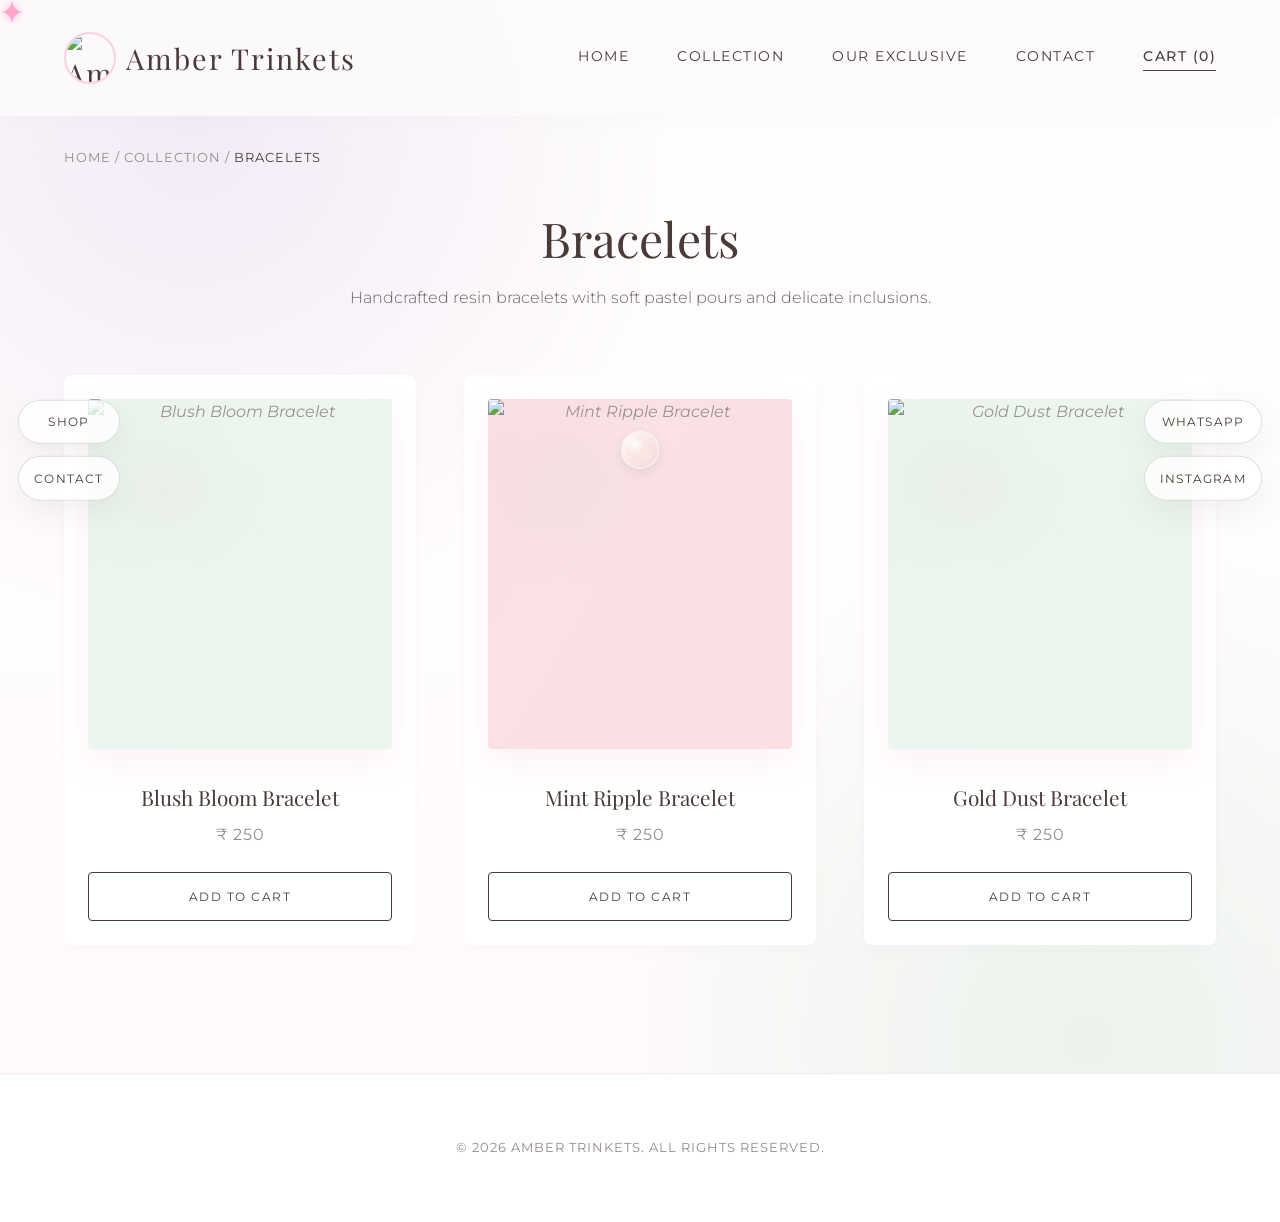
==== commit abdd19ab: "Add files via upload" ====
--- a/category-bracelets.html
+++ b/category-bracelets.html
@@ -29,7 +29,7 @@
 <body class="perf-lite">
 
     <nav>
-        <a href="index.html" class="brand-logo">Amber Trinkets</a>
+        <a href="index.html" class="brand-logo"><img src="https://res.cloudinary.com/djqnqrth5/image/upload/v1775392617/Gemini_Generated_Image_m9866qm9866qm986_qaqjsb.png" alt="Amber Trinkets Logo" class="logo-img">Amber Trinkets</a>
         <div class="nav-links">
             <a href="index.html">Home</a>
             <a href="collection.html">Collection</a>
--- a/style.css
+++ b/style.css
@@ -301,6 +301,18 @@
   font-size: 1.8rem;
   letter-spacing: 2px;
   color: var(--text-main);
+  display: flex;
+  align-items: center;
+  gap: 10px;
+}
+
+.brand-logo .logo-img {
+  width: 52px;
+  height: 52px;
+  object-fit: cover;
+  border-radius: 50%;
+  border: 2px solid rgba(247, 186, 203, 0.6);
+  flex-shrink: 0;
 }
 
 .nav-links {
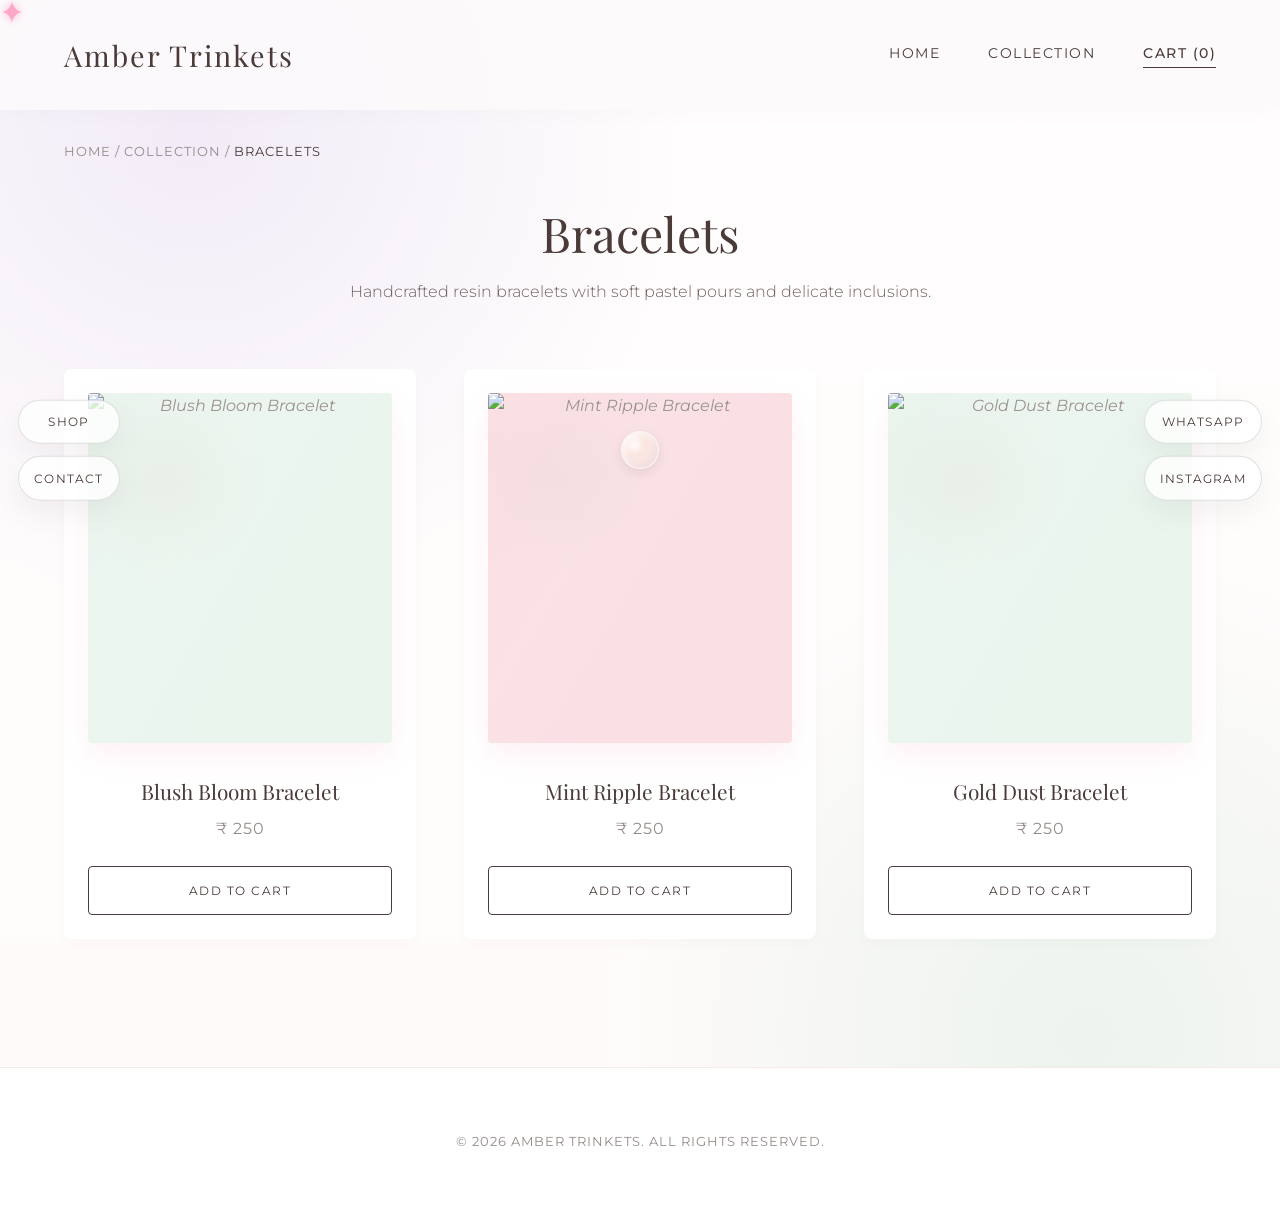
==== commit 804fc5b2: "Add files via upload" ====
--- a/category-bracelets.html
+++ b/category-bracelets.html
@@ -29,30 +29,13 @@
 <body class="perf-lite">
 
     <nav>
-        <a href="index.html" class="brand-logo"><img src="https://res.cloudinary.com/djqnqrth5/image/upload/v1775392617/Gemini_Generated_Image_m9866qm9866qm986_qaqjsb.png" alt="Amber Trinkets Logo" class="logo-img">Amber Trinkets</a>
+        <a href="index.html" class="brand-logo">Amber Trinkets</a>
         <div class="nav-links">
             <a href="index.html">Home</a>
             <a href="collection.html">Collection</a>
-            <a href="index.html#our-exclusive">Our Exclusive</a>
-            <a href="index.html#contact">Contact</a>
             <a class="cart-icon js-cart-toggle">Cart (<span id="cart-count">0</span>)</a>
         </div>
-        <div class="hamburger js-hamburger" aria-label="Toggle menu">
-            <span></span>
-            <span></span>
-            <span></span>
-        </div>
     </nav>
-
-    <div class="mobile-overlay js-mobile-overlay">
-        <button class="mobile-close js-mobile-close" type="button">✕</button>
-        <div class="mobile-menu">
-            <a href="index.html">Home</a>
-            <a href="collection.html">Collection</a>
-            <a href="index.html#our-exclusive">Our Exclusive</a>
-            <a href="index.html#contact">Contact</a>
-        </div>
-    </div>
 
     <div class="cart-overlay js-cart-overlay"></div>
     <div class="cart-drawer" id="cart-drawer">
--- a/style.css
+++ b/style.css
@@ -301,18 +301,6 @@
   font-size: 1.8rem;
   letter-spacing: 2px;
   color: var(--text-main);
-  display: flex;
-  align-items: center;
-  gap: 10px;
-}
-
-.brand-logo .logo-img {
-  width: 52px;
-  height: 52px;
-  object-fit: cover;
-  border-radius: 50%;
-  border: 2px solid rgba(247, 186, 203, 0.6);
-  flex-shrink: 0;
 }
 
 .nav-links {
@@ -2133,37 +2121,18 @@
 .hamburger {
   display: none;
   flex-direction: column;
-  justify-content: center;
-  align-items: center;
-  gap: 5px;
-  width: 46px;
-  height: 46px;
-  background-color: rgba(247, 186, 203, 0.25); /* Soft pastel pink container */
-  border-radius: 50%;
+  justify-content: space-between;
+  width: 28px;
+  height: 20px;
   cursor: pointer;
   z-index: 1001;
-  transition: transform 0.3s ease;
-}
-.hamburger:active {
-  transform: scale(0.92);
 }
 .hamburger span {
   display: block;
-  height: 2.5px;
+  height: 2px;
   background-color: var(--text-main);
-  border-radius: 20px;
+  border-radius: 2px;
   transition: all 0.3s ease;
-  width: 22px;
-}
-.hamburger span:nth-child(1) {
-  width: 12px;
-  align-self: flex-end;
-  margin-right: 12px;
-}
-.hamburger span:nth-child(3) {
-  width: 12px;
-  align-self: flex-start;
-  margin-left: 12px;
 }
 
 .mobile-overlay {
@@ -2265,51 +2234,4 @@
   .nav-links {
     gap: 1.5rem; /* Tighter gap so cart and hamburger fit next to logo */
   }
-
-  /* Floating Cart Mobile Optimization */
-  .cart-icon {
-    position: fixed !important;
-    bottom: 2rem;
-    right: 1.5rem;
-    width: 65px;
-    height: 65px;
-    background-color: var(--text-main);
-    color: transparent !important;
-    border-radius: 50%;
-    box-shadow: 0 10px 25px rgba(247, 186, 203, 0.4);
-    z-index: 1000;
-    border: none;
-    font-size: 0;
-    line-height: 0; 
-    text-indent: -9999px; /* Push hidden text nodes out of frame */
-    display: block;
-  }
-  .cart-icon::before {
-    content: ''; 
-    position: absolute;
-    top: 50%;
-    left: 50%;
-    transform: translate(-50%, -46%); /* Centered & visually aligned */
-    width: 28px;
-    height: 28px;
-    background-image: url("data:image/svg+xml,%3Csvg xmlns='http://www.w3.org/2000/svg' fill='none' viewBox='0 0 24 24' stroke='%23ffffff' stroke-width='2'%3E%3Cpath stroke-linecap='round' stroke-linejoin='round' d='M16 11V7a4 4 0 00-8 0v4M5 9h14l1 12H4L5 9z' /%3E%3C/svg%3E");
-    background-size: cover;
-  }
-  .cart-icon span {
-    position: absolute;
-    top: 0px;
-    right: 0px;
-    background-color: var(--pastel-rose);
-    color: var(--text-main) !important;
-    font-size: 14px;
-    font-weight: bold;
-    width: 24px;
-    height: 24px;
-    border-radius: 50%;
-    display: flex;
-    justify-content: center;
-    align-items: center;
-    border: 2px solid var(--white);
-    text-indent: 0; /* Bring the badge number back */
-  }
 }
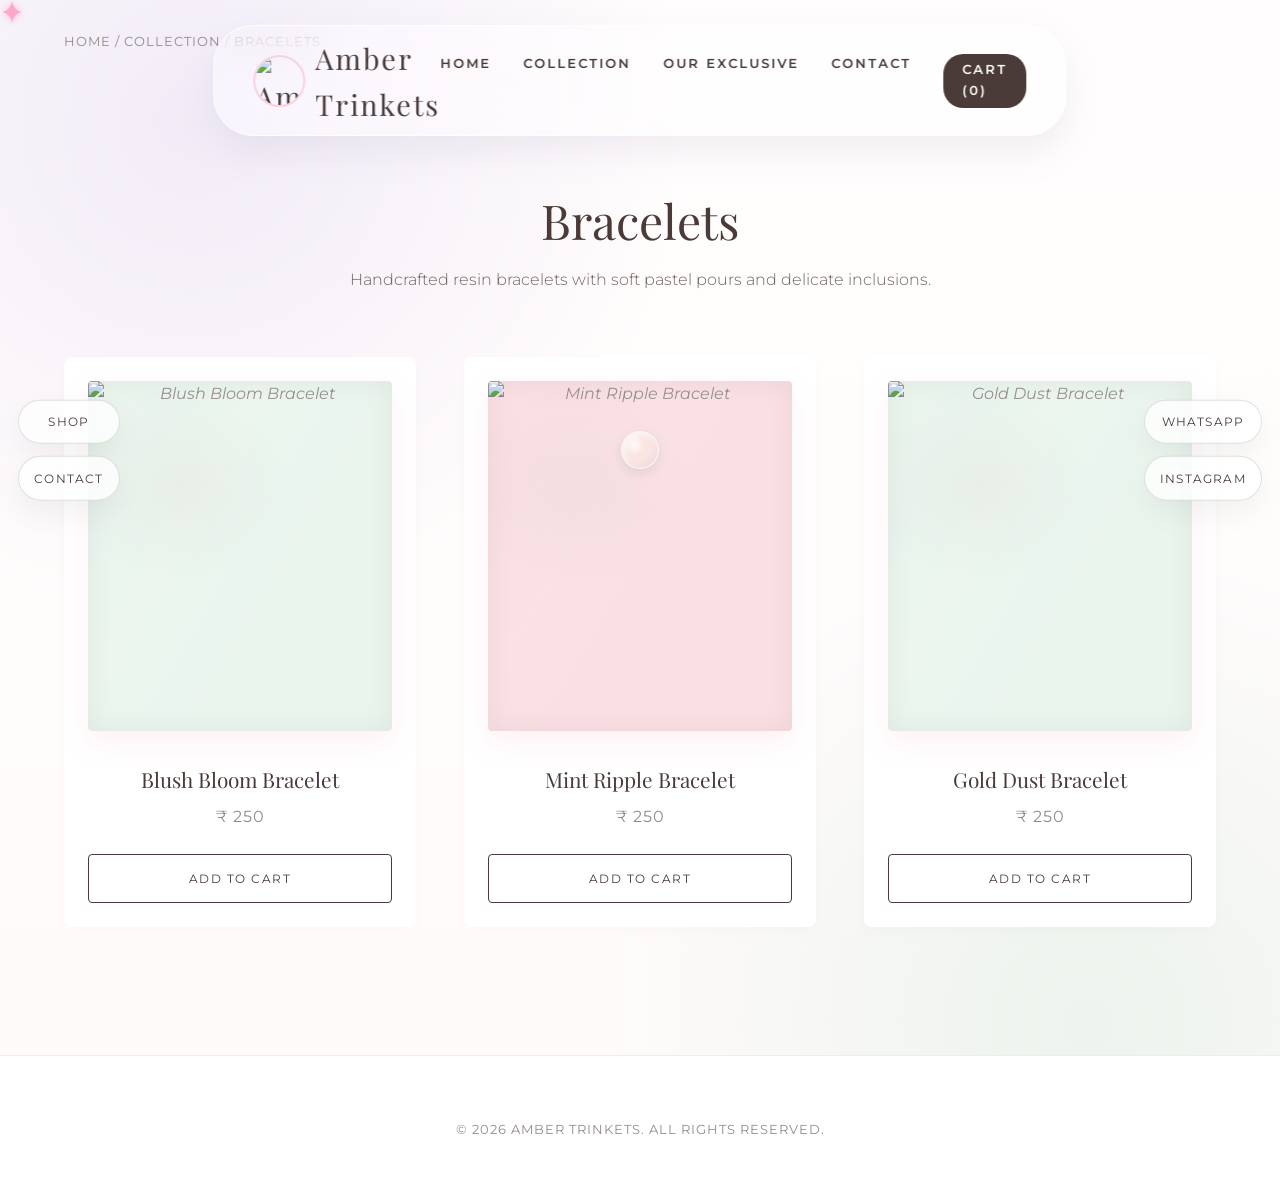
==== commit cd41608e: "Add files via upload" ====
--- a/category-bracelets.html
+++ b/category-bracelets.html
@@ -27,15 +27,50 @@
     <link rel="stylesheet" href="style.css?v=20260402">
 </head>
 <body class="perf-lite">
+    <!-- Global Liquid Resin Filter -->
+    <svg width="0" height="0" class="liquid-resin-svg" style="position:absolute;z-index:-1;pointer-events:none;">
+        <filter id="liquid-resin">
+            <feTurbulence id="resin-turbulence" type="fractalNoise" baseFrequency="0.01 0.01" numOctaves="3" result="NOISE"></feTurbulence>
+            <feDisplacementMap in="SourceGraphic" in2="NOISE" scale="0" xChannelSelector="R" yChannelSelector="G" id="resin-displacement"></feDisplacementMap>
+        </filter>
+        <filter id="liquid-ambient">
+            <feTurbulence id="ambient-turbulence" type="fractalNoise" baseFrequency="0.005 0.008" numOctaves="2" result="NOISE"></feTurbulence>
+            <feDisplacementMap in="SourceGraphic" in2="NOISE" scale="80" xChannelSelector="R" yChannelSelector="G"></feDisplacementMap>
+        </filter>
+    </svg>
+
+    <!-- Premium Preloader -->
+    <div id="awwwards-preloader">
+        <div class="preloader-content">
+            <span class="preloader-text">Amber Trinkets</span>
+        </div>
+    </div>
 
     <nav>
-        <a href="index.html" class="brand-logo">Amber Trinkets</a>
+        <a href="index.html" class="brand-logo"><img src="https://res.cloudinary.com/djqnqrth5/image/upload/v1775392617/Gemini_Generated_Image_m9866qm9866qm986_qaqjsb.png" alt="Amber Trinkets Logo" class="logo-img">Amber Trinkets</a>
         <div class="nav-links">
             <a href="index.html">Home</a>
             <a href="collection.html">Collection</a>
-            <a class="cart-icon js-cart-toggle">Cart (<span id="cart-count">0</span>)</a>
+            <a href="index.html#our-exclusive">Our Exclusive</a>
+            <a href="index.html#contact">Contact</a>
+            <a href="#" class="cart-icon js-cart-toggle" role="button">Cart (<span id="cart-count">0</span>)</a>
+        </div>
+        <div class="hamburger js-hamburger" aria-label="Toggle menu" role="button" tabindex="0">
+            <span></span>
+            <span></span>
+            <span></span>
         </div>
     </nav>
+
+    <div class="mobile-overlay js-mobile-overlay">
+        <button class="mobile-close js-mobile-close" type="button">✕</button>
+        <div class="mobile-menu">
+            <a href="index.html">Home</a>
+            <a href="collection.html">Collection</a>
+            <a href="index.html#our-exclusive">Our Exclusive</a>
+            <a href="index.html#contact">Contact</a>
+        </div>
+    </div>
 
     <div class="cart-overlay js-cart-overlay"></div>
     <div class="cart-drawer" id="cart-drawer">
--- a/style.css
+++ b/style.css
@@ -301,6 +301,18 @@
   font-size: 1.8rem;
   letter-spacing: 2px;
   color: var(--text-main);
+  display: flex;
+  align-items: center;
+  gap: 10px;
+}
+
+.brand-logo .logo-img {
+  width: 52px;
+  height: 52px;
+  object-fit: cover;
+  border-radius: 50%;
+  border: 2px solid rgba(247, 186, 203, 0.6);
+  flex-shrink: 0;
 }
 
 .nav-links {
@@ -2121,18 +2133,37 @@
 .hamburger {
   display: none;
   flex-direction: column;
-  justify-content: space-between;
-  width: 28px;
-  height: 20px;
+  justify-content: center;
+  align-items: center;
+  gap: 5px;
+  width: 46px;
+  height: 46px;
+  background-color: rgba(247, 186, 203, 0.25); /* Soft pastel pink container */
+  border-radius: 50%;
   cursor: pointer;
   z-index: 1001;
+  transition: transform 0.3s ease;
+}
+.hamburger:active {
+  transform: scale(0.92);
 }
 .hamburger span {
   display: block;
-  height: 2px;
+  height: 2.5px;
   background-color: var(--text-main);
-  border-radius: 2px;
+  border-radius: 20px;
   transition: all 0.3s ease;
+  width: 22px;
+}
+.hamburger span:nth-child(1) {
+  width: 12px;
+  align-self: flex-end;
+  margin-right: 12px;
+}
+.hamburger span:nth-child(3) {
+  width: 12px;
+  align-self: flex-start;
+  margin-left: 12px;
 }
 
 .mobile-overlay {
@@ -2234,4 +2265,124 @@
   .nav-links {
     gap: 1.5rem; /* Tighter gap so cart and hamburger fit next to logo */
   }
-}+
+  /* Floating Cart Mobile Optimization */
+  .cart-icon {
+    position: fixed !important;
+    bottom: 2rem;
+    right: 1.5rem;
+    width: 65px;
+    height: 65px;
+    background-color: var(--text-main);
+    color: transparent !important;
+    border-radius: 50%;
+    box-shadow: 0 10px 25px rgba(247, 186, 203, 0.4);
+    z-index: 1000;
+    border: none;
+    font-size: 0;
+    line-height: 0; 
+    text-indent: -9999px; /* Push hidden text nodes out of frame */
+    display: block;
+  }
+  .cart-icon::before {
+    content: ''; 
+    position: absolute;
+    top: 50%;
+    left: 50%;
+    transform: translate(-50%, -46%); /* Centered & visually aligned */
+    width: 28px;
+    height: 28px;
+    background-image: url("data:image/svg+xml,%3Csvg xmlns='http://www.w3.org/2000/svg' fill='none' viewBox='0 0 24 24' stroke='%23ffffff' stroke-width='2'%3E%3Cpath stroke-linecap='round' stroke-linejoin='round' d='M16 11V7a4 4 0 00-8 0v4M5 9h14l1 12H4L5 9z' /%3E%3C/svg%3E");
+    background-size: cover;
+  }
+  .cart-icon span {
+    position: absolute;
+    top: 0px;
+    right: 0px;
+    background-color: var(--pastel-rose);
+    color: var(--text-main) !important;
+    font-size: 14px;
+    font-weight: bold;
+    width: 24px;
+    height: 24px;
+    border-radius: 50%;
+    display: flex;
+    justify-content: center;
+    align-items: center;
+    border: 2px solid var(--white);
+    text-indent: 0; /* Bring the badge number back */
+  }
+}
+
+/* === AWWWARDS LEVEL STYLES === */
+#awwwards-preloader { position: fixed; z-index: 10000; inset: 0; background: var(--bg-main); display: flex; align-items: center; justify-content: center; transition: clip-path 1.2s cubic-bezier(0.77, 0, 0.175, 1); clip-path: polygon(0 0, 100% 0, 100% 100%, 0 100%); }
+body.is-loaded #awwwards-preloader { clip-path: polygon(0 0, 100% 0, 100% 0, 0 0); pointer-events: none; }
+.preloader-text { display: block; font-family: 'Playfair Display', serif; font-size: 3.5rem; letter-spacing: 2px; color: var(--text-main); transform: translateY(100%); opacity: 0; transition: transform 0.8s cubic-bezier(0.25, 1, 0.5, 1) 0.2s, opacity 0.8s ease 0.2s; }
+body.is-ready .preloader-text { transform: translateY(0); opacity: 1; }
+.editorial-marquee { width: 100vw; margin-left: calc(-50vw + 50%); background: var(--text-main); color: var(--pastel-lemon); padding: 1.5rem 0; overflow: hidden; display: flex; white-space: nowrap; font-family: 'Montserrat', sans-serif; font-weight: 500; letter-spacing: 4px; transform: rotate(-2deg) scale(1.05); margin-bottom: 4rem; z-index: 10; position: relative; }
+.marquee-track { display: flex; animation: marqueeScroll 25s linear infinite; }
+.marquee-track span { padding-right: 2rem; }
+@keyframes marqueeScroll { 0% { transform: translateX(0); } 100% { transform: translateX(-50%); } }
+.stagger-up { opacity: 0; transform: translateY(40px); transition: opacity 1s ease, transform 1s ease; transition-delay: var(--delay, 0s); }
+body.is-loaded .stagger-up { opacity: 1; transform: translateY(0); }
+.custom-cursor-follower.is-viewing { width: 80px; height: 80px; background: rgba(255, 255, 255, 0.95); mix-blend-mode: normal; display: flex; align-items: center; justify-content: center; border:none; }
+.custom-cursor.is-viewing::after { opacity: 0; transform: scale(0); }
+.custom-cursor-follower.is-viewing::after { content: 'VIEW'; font-family: 'Montserrat', sans-serif; font-size: 0.7rem; font-weight: 600; letter-spacing: 2px; color: var(--text-main); position: absolute; }
+/* === FLOATING LIQUID GLASS NAV === */
+nav { position: fixed !important; top: 25px !important; left: 50% !important; transform: translateX(-50%) !important; width: auto !important; min-width: 60vw; background: rgba(255, 255, 255, 0.45) !important; backdrop-filter: blur(20px) saturate(160%) !important; -webkit-backdrop-filter: blur(20px) saturate(160%) !important; border-radius: 40px !important; box-shadow: 0 15px 35px rgba(163, 145, 178, 0.15), inset 0 0 0 1px rgba(255,255,255,0.7) !important; border: none !important; transition: all 0.6s cubic-bezier(0.25, 1, 0.5, 1) !important; z-index: 9998 !important; padding: 0.6rem 2.5rem !important; }
+body.is-scrolled nav { top: 10px !important; min-width: 45vw; background: rgba(255, 255, 255, 0.75) !important; box-shadow: 0 10px 25px rgba(163, 145, 178, 0.1), inset 0 0 0 1px rgba(255,255,255,0.9) !important; }
+.nav-links { gap: 2rem !important; } .nav-links a { font-size: 0.8rem; letter-spacing: 2px; font-weight: 600; }
+.cart-icon { border-bottom: none !important; padding: 0.4rem 1.2rem !important; background: var(--text-main); color: var(--white) !important; border-radius: 20px; transition: all 0.3s ease; } .cart-icon:hover { background: var(--pastel-rose) !important; color: var(--text-main) !important; }
+.hero__bg { filter: url(#liquid-ambient); } .u-3d-card img { transition: transform 0.6s cubic-bezier(0.25, 1, 0.5, 1), filter 0.6s ease !important; } .u-3d-card.is-tilting img { filter: url(#liquid-resin); transform: scale(1.05); }
+.u-3d-card::before { content: ""; position: absolute; inset: 0; border-radius: inherit; box-shadow: inset 0 0 30px rgba(0,0,0,0.15); pointer-events: none; z-index: 2; }
+
+/* Ensure SVG Filters never overlap visually */
+svg.liquid-resin-svg {
+  position: absolute !important;
+  top: -9999px !important;
+  left: -9999px !important;
+  width: 0 !important;
+  height: 0 !important;
+  pointer-events: none !important;
+  z-index: -9999 !important;
+  visibility: hidden !important;
+  opacity: 0 !important;
+}
+
+/* Fix liquid overlapping */
+body.is-loaded #awwwards-preloader,
+body.is-ready #awwwards-preloader.is-removing {
+    display: none !important;
+}
+
+/* Remove liquid ambient to prevent full page overflow on some browsers */
+.hero__bg {
+    filter: none !important;
+}
+
+@media (max-width: 900px) {
+  nav {
+    width: 90vw !important;
+    min-width: auto !important;
+    border-radius: 20px !important;
+    padding: 0.6rem 1.5rem !important;
+  }
+}
+
+/* Fix the shift-up caused by fixed nav */
+body {
+    padding-top: 90px;
+}
+
+/* Fix the shift-up caused by fixed nav, properly keeping background colors */
+body {
+    padding-top: 0 !important;
+}
+
+.page-header {
+    padding-top: 130px !important;
+}
+
+.hero {
+    padding-top: 130px !important;
+}
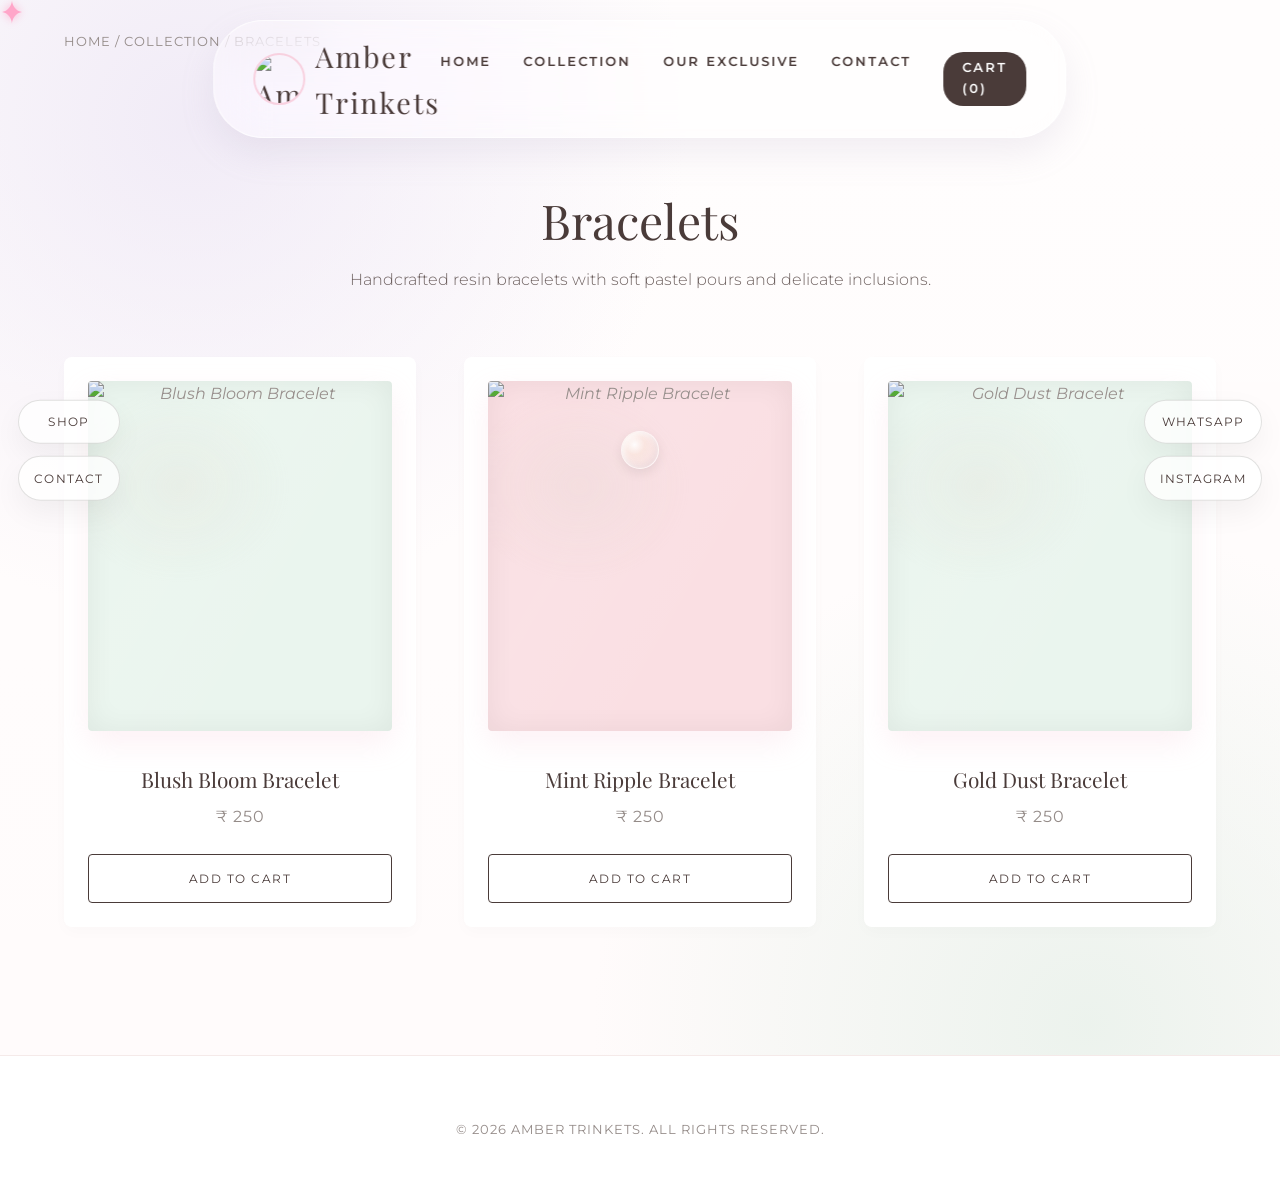
==== commit e7231b77: "Add files via upload" ====
--- a/category-bracelets.html
+++ b/category-bracelets.html
@@ -4,6 +4,7 @@
     <meta charset="UTF-8">
     <meta name="viewport" content="width=device-width, initial-scale=1.0">
     <title>Amber Trinkets | Bracelets</title>
+    <link rel="icon" type="image/png" href="https://res.cloudinary.com/djqnqrth5/image/upload/v1775492838/Gemini_Generated_Image_m9866qm9866qm986_qaqjsb.png">
 
     <meta name="description" content="Handcrafted resin bracelets with preserved floral details—glossy, lightweight, and made for everyday elegance." />
     <meta name="robots" content="index,follow" />
--- a/style.css
+++ b/style.css
@@ -2319,7 +2319,7 @@
 body.is-loaded #awwwards-preloader { clip-path: polygon(0 0, 100% 0, 100% 0, 0 0); pointer-events: none; }
 .preloader-text { display: block; font-family: 'Playfair Display', serif; font-size: 3.5rem; letter-spacing: 2px; color: var(--text-main); transform: translateY(100%); opacity: 0; transition: transform 0.8s cubic-bezier(0.25, 1, 0.5, 1) 0.2s, opacity 0.8s ease 0.2s; }
 body.is-ready .preloader-text { transform: translateY(0); opacity: 1; }
-.editorial-marquee { width: 100vw; margin-left: calc(-50vw + 50%); background: var(--text-main); color: var(--pastel-lemon); padding: 1.5rem 0; overflow: hidden; display: flex; white-space: nowrap; font-family: 'Montserrat', sans-serif; font-weight: 500; letter-spacing: 4px; transform: rotate(-2deg) scale(1.05); margin-bottom: 4rem; z-index: 10; position: relative; }
+.editorial-marquee { width: 100vw; margin-left: calc(-50vw + 50%); background: var(--text-main); color: var(--pastel-lemon); padding: 1.5rem 0; overflow: hidden; display: flex; white-space: nowrap; font-family: 'Montserrat', sans-serif; font-weight: 500; letter-spacing: 4px; transform: none; margin-bottom: 4rem; z-index: 10; position: relative; }
 .marquee-track { display: flex; animation: marqueeScroll 25s linear infinite; }
 .marquee-track span { padding-right: 2rem; }
 @keyframes marqueeScroll { 0% { transform: translateX(0); } 100% { transform: translateX(-50%); } }
@@ -2329,10 +2329,106 @@
 .custom-cursor.is-viewing::after { opacity: 0; transform: scale(0); }
 .custom-cursor-follower.is-viewing::after { content: 'VIEW'; font-family: 'Montserrat', sans-serif; font-size: 0.7rem; font-weight: 600; letter-spacing: 2px; color: var(--text-main); position: absolute; }
 /* === FLOATING LIQUID GLASS NAV === */
-nav { position: fixed !important; top: 25px !important; left: 50% !important; transform: translateX(-50%) !important; width: auto !important; min-width: 60vw; background: rgba(255, 255, 255, 0.45) !important; backdrop-filter: blur(20px) saturate(160%) !important; -webkit-backdrop-filter: blur(20px) saturate(160%) !important; border-radius: 40px !important; box-shadow: 0 15px 35px rgba(163, 145, 178, 0.15), inset 0 0 0 1px rgba(255,255,255,0.7) !important; border: none !important; transition: all 0.6s cubic-bezier(0.25, 1, 0.5, 1) !important; z-index: 9998 !important; padding: 0.6rem 2.5rem !important; }
-body.is-scrolled nav { top: 10px !important; min-width: 45vw; background: rgba(255, 255, 255, 0.75) !important; box-shadow: 0 10px 25px rgba(163, 145, 178, 0.1), inset 0 0 0 1px rgba(255,255,255,0.9) !important; }
-.nav-links { gap: 2rem !important; } .nav-links a { font-size: 0.8rem; letter-spacing: 2px; font-weight: 600; }
-.cart-icon { border-bottom: none !important; padding: 0.4rem 1.2rem !important; background: var(--text-main); color: var(--white) !important; border-radius: 20px; transition: all 0.3s ease; } .cart-icon:hover { background: var(--pastel-rose) !important; color: var(--text-main) !important; }
+nav {
+  position: fixed !important;
+  top: 20px !important;
+  left: 50% !important;
+  transform: translateX(-50%) !important;
+  width: auto !important;
+  min-width: 60vw;
+  max-width: 95vw;
+  background: rgba(255, 255, 255, 0.45) !important;
+  backdrop-filter: blur(25px) saturate(180%) !important;
+  -webkit-backdrop-filter: blur(25px) saturate(180%) !important;
+  border-radius: 50px !important;
+  box-shadow: 0 15px 35px rgba(163, 145, 178, 0.15), inset 0 0 0 1px rgba(255, 255, 255, 0.7) !important;
+  border: none !important;
+  transition: all 0.6s cubic-bezier(0.25, 1, 0.5, 1) !important;
+  z-index: 9998 !important;
+  padding: 0.8rem 2.5rem !important;
+  display: flex !important;
+  justify-content: space-between !important;
+  align-items: center !important;
+}
+body.is-scrolled nav {
+  top: 15px !important;
+  padding: 0.6rem 2rem !important;
+  min-width: 45vw;
+  background: rgba(255, 255, 255, 0.85) !important;
+  box-shadow: 0 10px 25px rgba(163, 145, 178, 0.1), inset 0 0 0 1px rgba(255, 255, 255, 0.95) !important;
+}
+@media (max-width: 1200px) {
+  nav { min-width: 75vw; }
+}
+@media (max-width: 900px) {
+  nav { min-width: 85vw; padding: 0.8rem 1.5rem !important; border-radius: 40px !important; }
+}
+@media (max-width: 768px) {
+  nav { min-width: 92vw; width: 92vw !important; padding: 0.8rem 1rem !important; top: 12px !important; display: flex !important; align-items: center !important; justify-content: space-between !important; }
+  body.is-scrolled nav { top: 8px !important; min-width: 95vw; width: 95vw !important; }
+  .brand-logo { 
+    font-size: 1.15rem !important; 
+    flex-grow: 1; 
+    gap: 8px !important;
+  }
+  .brand-logo .logo-img {
+    width: 42px !important;
+    height: 42px !important;
+    border-radius: 50% !important;
+    border: 3px solid rgba(247, 186, 203, 0.4) !important;
+    padding: 2px !important;
+  }
+  .nav-links { gap: 0.8rem !important; display: flex; align-items: center; margin-right: 0; }
+  .nav-links > a:not(.cart-icon) { display: none !important; }
+  .cart-icon {
+    position: relative !important;
+    bottom: auto !important;
+    right: auto !important;
+    width: auto !important;
+    height: auto !important;
+    background: transparent !important;
+    color: var(--text-main) !important;
+    box-shadow: none !important;
+    padding: 6px !important;
+    text-indent: 0 !important;
+    font-size: 0 !important;
+    display: inline-flex !important;
+    justify-content: center;
+    align-items: center;
+    margin-right: 6px !important;
+  }
+  .cart-icon::before {
+    content: '';
+    position: relative !important;
+    top: auto !important; left: auto !important;
+    transform: none !important;
+    width: 22px !important; height: 22px !important;
+    background-image: url("data:image/svg+xml,%3Csvg xmlns='http://www.w3.org/2000/svg' fill='none' viewBox='0 0 24 24' stroke='%234a3b39' stroke-width='1.8'%3E%3Cpath stroke-linecap='round' stroke-linejoin='round' d='M16 11V7a4 4 0 00-8 0v4M5 9h14l1 12H4L5 9z' /%3E%3C/svg%3E") !important;
+    background-size: cover;
+  }
+  .cart-icon span {
+    position: absolute !important;
+    top: -2px !important;
+    right: -2px !important;
+    background-color: var(--pastel-rose) !important;
+    color: var(--text-main) !important;
+    font-size: 10px !important;
+    width: 16px !important; height: 16px !important;
+    display: flex !important; justify-content: center !important; align-items: center !important;
+    border: none !important;
+  }
+  .hamburger { 
+    margin-left: 0; 
+    display: flex !important; 
+    width: 42px !important; 
+    height: 42px !important; 
+    background-color: rgba(247, 186, 203, 0.4) !important; 
+  }
+}
+@media (min-width: 769px) {
+  .nav-links { gap: 2rem !important; } .nav-links a { font-size: 0.8rem; letter-spacing: 2px; font-weight: 600; }
+  .cart-icon { border-bottom: none !important; padding: 0.4rem 1.2rem !important; background: var(--text-main); color: var(--white) !important; border-radius: 20px; transition: all 0.3s ease; } .cart-icon:hover { background: var(--pastel-rose) !important; color: var(--text-main) !important; }
+}
 .hero__bg { filter: url(#liquid-ambient); } .u-3d-card img { transition: transform 0.6s cubic-bezier(0.25, 1, 0.5, 1), filter 0.6s ease !important; } .u-3d-card.is-tilting img { filter: url(#liquid-resin); transform: scale(1.05); }
 .u-3d-card::before { content: ""; position: absolute; inset: 0; border-radius: inherit; box-shadow: inset 0 0 30px rgba(0,0,0,0.15); pointer-events: none; z-index: 2; }
 
@@ -2386,3 +2482,168 @@
 .hero {
     padding-top: 130px !important;
 }
+
+/* --- Enhanced Mobile UI Optimizations --- */
+@media (max-width: 768px) {
+  html, body {
+    overflow-x: hidden;
+    width: 100vw;
+  }
+  nav {
+    width: 95vw !important;
+    padding: 0.8rem 1rem !important;
+    top: 10px !important;
+    display: flex;
+    justify-content: space-between;
+    align-items: center;
+  }
+  .brand-logo { font-size: 1.3rem !important; }
+  .nav-links { gap: 0.8rem !important; }
+  .hamburger { margin-left: 0.5rem; }
+  body { padding-top: 0 !important; }
+  .hero {
+    padding-top: 110px !important;
+    min-height: 80vh !important;
+    padding-bottom: 3rem !important;
+  }
+  .hero h1 { font-size: 2.2rem !important; line-height: 1.2; }
+  section { padding: 3rem 5% !important; }
+  .section-title { font-size: 2rem !important; margin-bottom: 2rem !important; }
+  .contact-form {
+    grid-template-columns: 1fr !important;
+    gap: 1.5rem !important;
+  }
+  
+  /* Side-by-side Grids for Collection & Products & Index */
+  .categories-grid,
+  .products-grid,
+  .new-collection__grid {
+    grid-template-columns: repeat(2, 1fr) !important;
+    gap: 1rem !important;
+  }
+  
+  .latest-launch__wrap {
+    grid-template-columns: repeat(1, 1fr) !important;
+    gap: 1.5rem !important;
+  }
+
+  /* New Collection Index Cards */
+  .new-collection__media img { height: 160px !important; max-height: 160px !important; }
+  .new-collection__body { padding: 0.8rem !important; }
+  .new-collection__title { font-size: 1rem !important; margin-bottom: 0.3rem !important; }
+  .new-collection__desc { font-size: 0.8rem !important; line-height: 1.3 !important; }
+
+  /* Collection Categories Adjustments */
+  .category-image-wrapper {
+    height: 200px !important;
+  }
+  .category-title {
+    font-size: 1.15rem !important;
+    margin-top: 1rem !important;
+  }
+  .shop-now-text {
+    font-size: 0.8rem !important;
+    margin-top: 0.5rem !important;
+  }
+
+  /* Products List Adjustments */
+  .product-card {
+    padding: 0.8rem !important;
+  }
+  .product-image {
+    height: 160px !important;
+  }
+  .product-title {
+    font-size: 0.95rem !important;
+    margin: 0.8rem 0 0.2rem !important;
+  }
+  .product-price {
+    font-size: 0.9rem !important;
+    margin-bottom: 0.8rem !important;
+  }
+  .add-to-cart {
+    padding: 0.6rem 0.5rem !important;
+    font-size: 0.8rem !important;
+    width: 100% !important;
+  }
+  
+  img, .u-3d-card, .latest-launch__media { max-width: 100% !important; }
+  .btn {
+    padding: 1rem 1.5rem !important;
+    font-size: 1rem !important;
+    width: 100% !important;
+    text-align: center;
+    box-sizing: border-box;
+  }
+  .btn.btn-inline {
+    width: auto !important;
+  }
+  .contact-modal__primary.btn.btn-inline {
+    width: auto !important;
+  }
+  .cart-drawer, .contact-modal, .checkout-modal { width: 100vw !important; z-index: 10000 !important; }
+  .cart-overlay, .modal-overlay { z-index: 9999 !important; }
+
+  /* Mobile App-Like Dropdown Menu Fix */
+  .mobile-overlay {
+    background-color: rgba(255, 255, 255, 0.45) !important;
+    backdrop-filter: blur(12px) saturate(180%) !important;
+    -webkit-backdrop-filter: blur(12px) saturate(180%) !important;
+    justify-content: flex-start !important;
+    padding-top: 85px !important;
+  }
+  .mobile-menu {
+    background-color: rgba(255, 251, 251, 0.96) !important;
+    width: 92vw !important;
+    border-radius: 35px !important;
+    padding: 3rem 1.5rem 2rem !important;
+    box-shadow: 0 20px 40px rgba(163, 145, 178, 0.2), inset 0 0 0 1px rgba(255, 255, 255, 0.9) !important;
+    gap: 1.5rem !important;
+  }
+  .mobile-menu a {
+    font-size: 1.5rem !important;
+  }
+  .mobile-close {
+    position: absolute !important;
+    top: 95px !important;
+    right: 8vw !important;
+    width: 44px !important;
+    height: 44px !important;
+    background-color: rgba(247, 186, 203, 0.4) !important;
+    border-radius: 50% !important;
+    color: var(--text-main) !important;
+    display: flex !important;
+    align-items: center !important;
+    justify-content: center !important;
+    font-size: 1.4rem !important;
+    z-index: 1010 !important;
+    margin: 0 !important;
+  }
+
+  /* Deep App-Feel System Tweaks */
+  * { 
+    -webkit-tap-highlight-color: transparent !important; 
+  }
+  html, body {
+    overscroll-behavior-y: none; /* Stops bouncy browser chrome revealing */
+  }
+  .cart-drawer {
+    border-radius: 0 !important; /* Remove desktop floating rounded edge to fit phone screen 100vw */
+  }
+  .cart-footer, .footer {
+    padding-bottom: max(2.5rem, env(safe-area-inset-bottom, 30px)) !important; /* iPhone bottom home indicator bleed fix */
+  }
+  
+  /* Hero Content App Scaling */
+  .hero__content {
+    padding-top: env(safe-area-inset-top, 20px) !important;
+  }
+  .stagger-up {
+    transform: translateY(20px); /* Tighter staggers */
+  }
+  .hero p {
+    font-size: 0.95rem !important;
+    padding: 0 1rem !important;
+    line-height: 1.4 !important;
+  }
+}
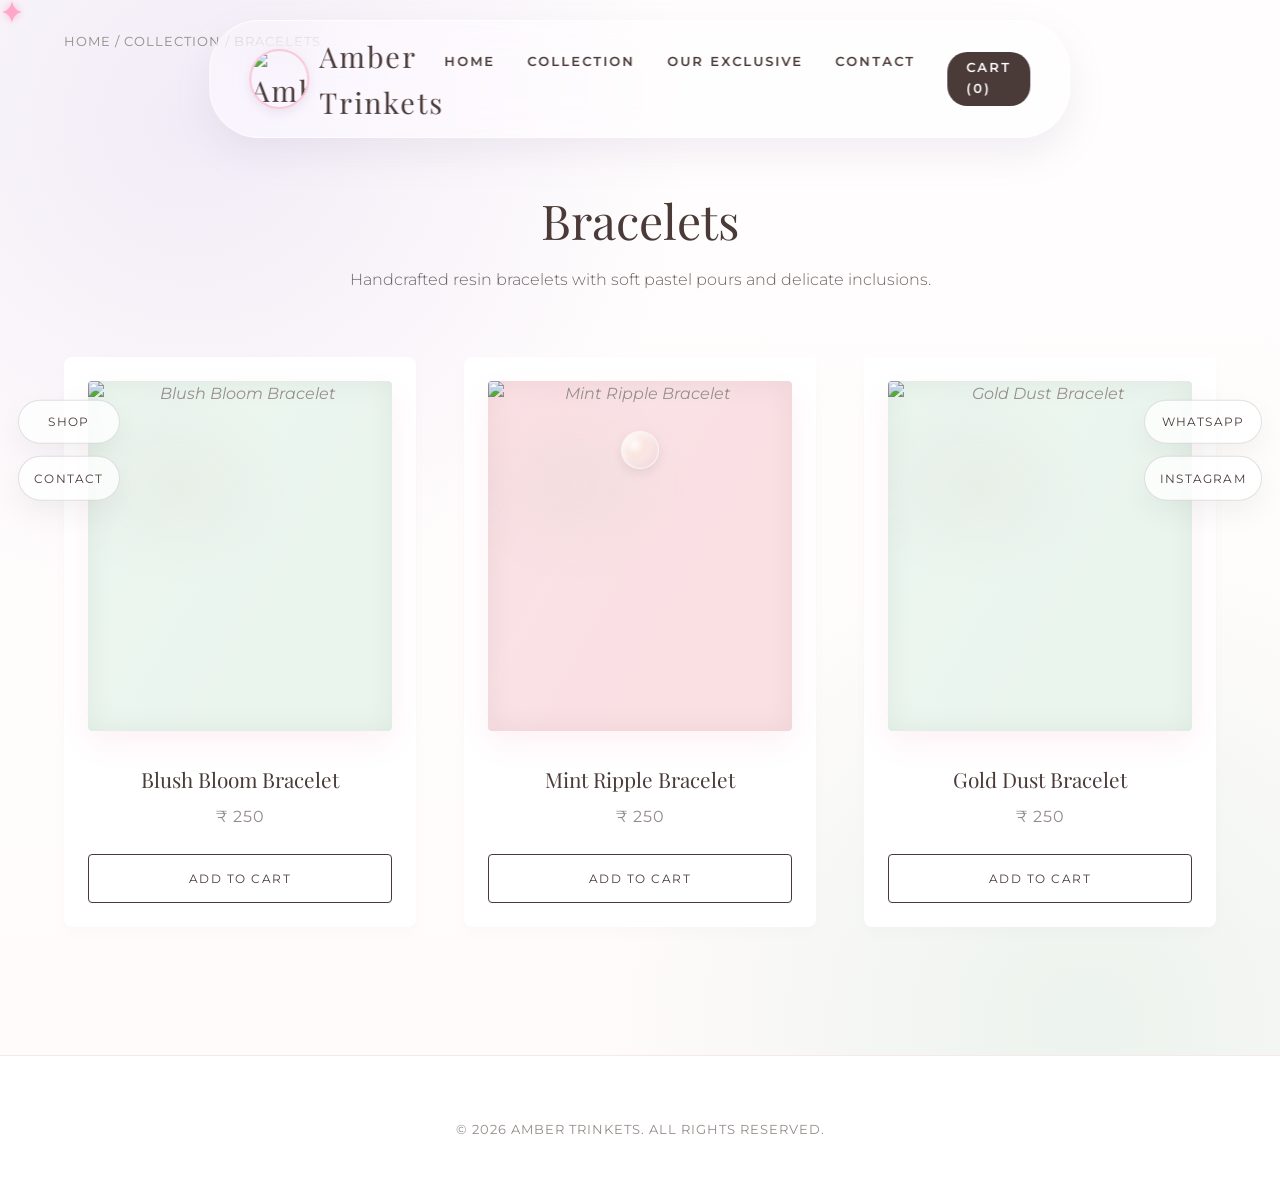
==== commit 53102c7a: "Add files via upload" ====
--- a/category-bracelets.html
+++ b/category-bracelets.html
@@ -4,7 +4,7 @@
     <meta charset="UTF-8">
     <meta name="viewport" content="width=device-width, initial-scale=1.0">
     <title>Amber Trinkets | Bracelets</title>
-    <link rel="icon" type="image/png" href="https://res.cloudinary.com/djqnqrth5/image/upload/v1775492838/Gemini_Generated_Image_m9866qm9866qm986_qaqjsb.png">
+    <link rel="icon" type="image/png" href="https://res.cloudinary.com/djqnqrth5/image/upload/v1775493597/Gemini_Generated_Image_m9866qm9866qm986_qaqjsb.png">
 
     <meta name="description" content="Handcrafted resin bracelets with preserved floral details—glossy, lightweight, and made for everyday elegance." />
     <meta name="robots" content="index,follow" />
@@ -48,7 +48,7 @@
     </div>
 
     <nav>
-        <a href="index.html" class="brand-logo"><img src="https://res.cloudinary.com/djqnqrth5/image/upload/v1775392617/Gemini_Generated_Image_m9866qm9866qm986_qaqjsb.png" alt="Amber Trinkets Logo" class="logo-img">Amber Trinkets</a>
+        <a href="index.html" class="brand-logo"><img src="https://res.cloudinary.com/djqnqrth5/image/upload/v1775493597/Gemini_Generated_Image_m9866qm9866qm986_qaqjsb.png" alt="Amber Trinkets Logo" class="logo-img">Amber Trinkets</a>
         <div class="nav-links">
             <a href="index.html">Home</a>
             <a href="collection.html">Collection</a>
--- a/style.css
+++ b/style.css
@@ -307,11 +307,12 @@
 }
 
 .brand-logo .logo-img {
-  width: 52px;
-  height: 52px;
+  width: 60px;
+  height: 60px;
   object-fit: cover;
   border-radius: 50%;
-  border: 2px solid rgba(247, 186, 203, 0.6);
+  border: 2px solid rgba(247, 186, 203, 0.75);
+  box-shadow: 0 4px 12px rgba(163, 145, 178, 0.2);
   flex-shrink: 0;
 }
 
@@ -2372,10 +2373,10 @@
     gap: 8px !important;
   }
   .brand-logo .logo-img {
-    width: 42px !important;
-    height: 42px !important;
+    width: 48px !important;
+    height: 48px !important;
     border-radius: 50% !important;
-    border: 3px solid rgba(247, 186, 203, 0.4) !important;
+    border: 3px solid rgba(247, 186, 203, 0.55) !important;
     padding: 2px !important;
   }
   .nav-links { gap: 0.8rem !important; display: flex; align-items: center; margin-right: 0; }
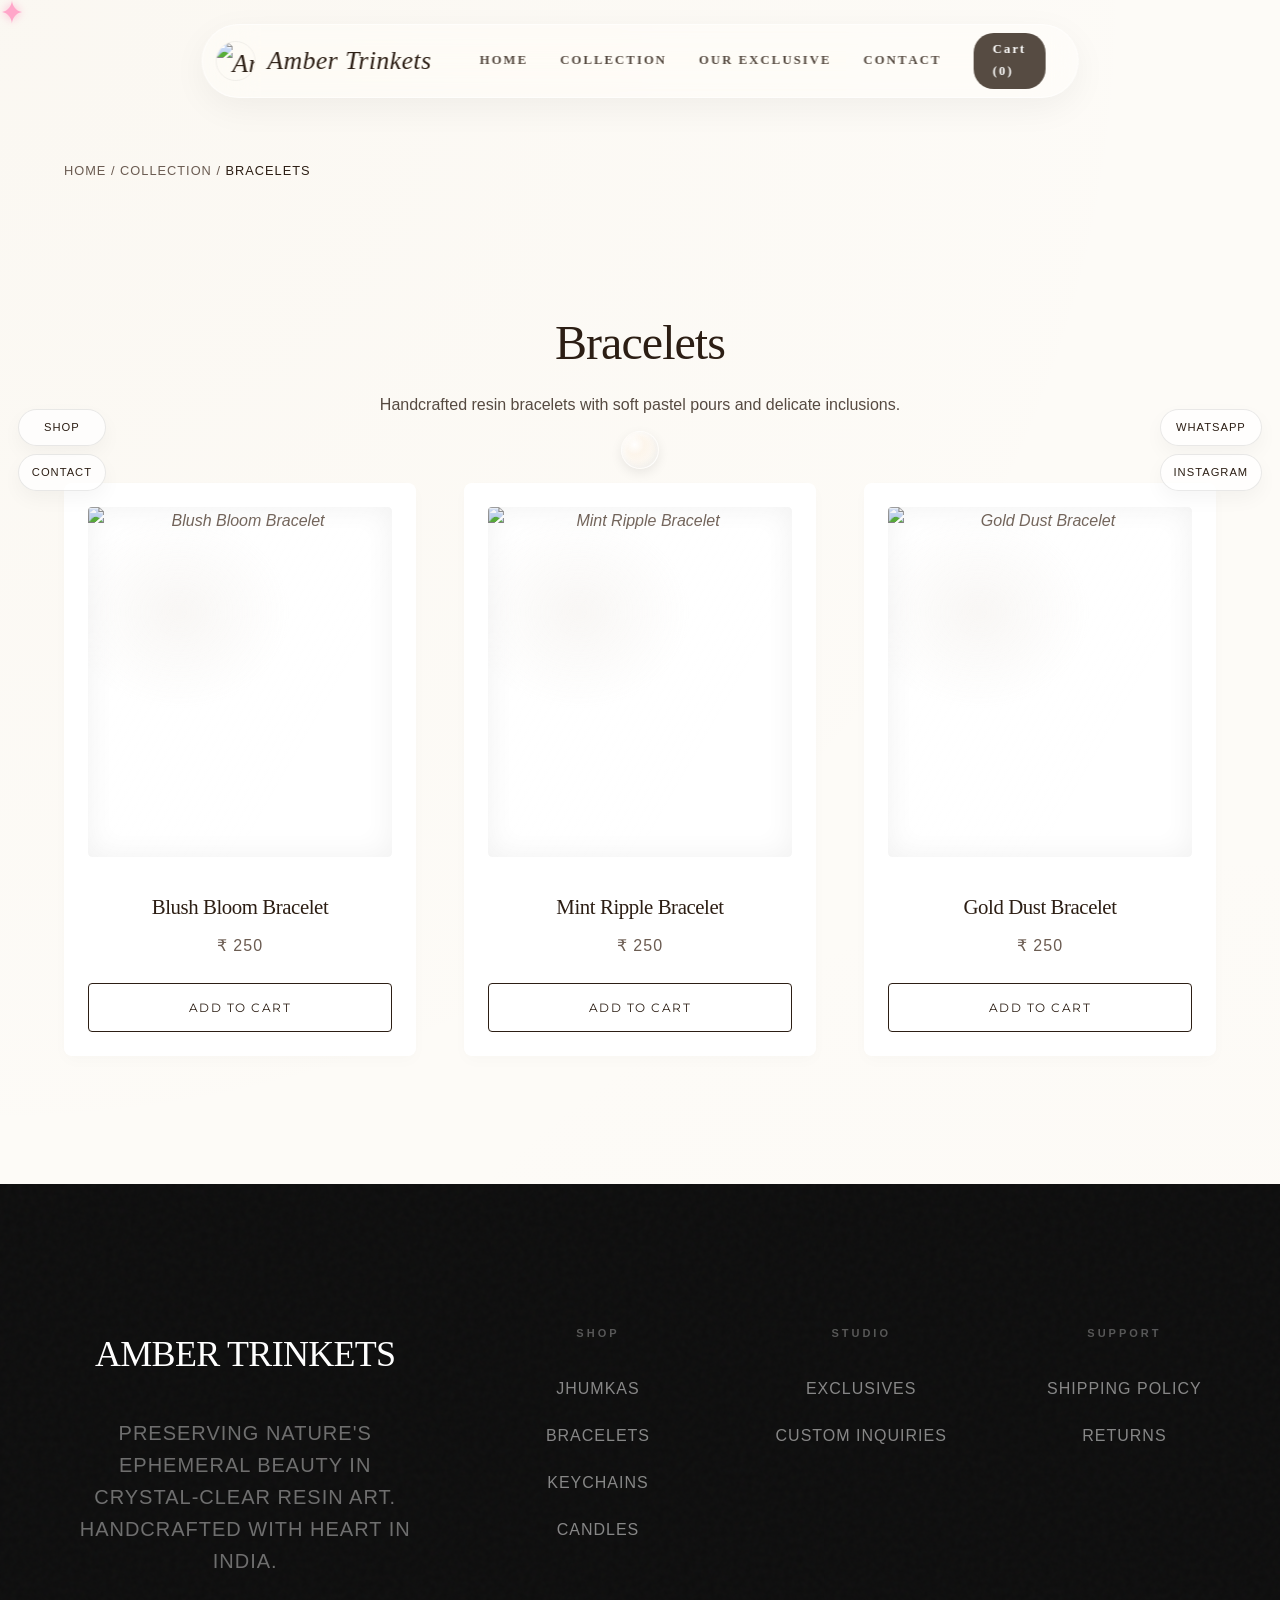
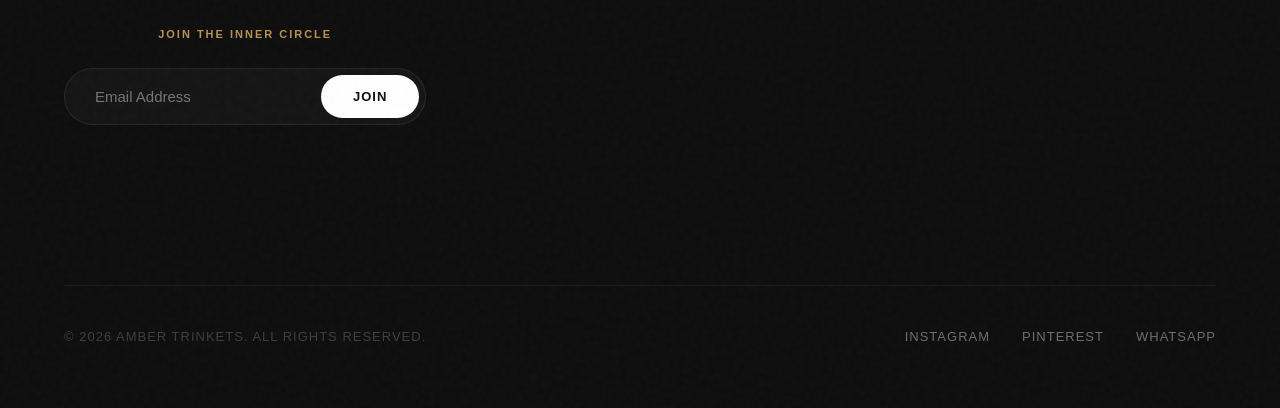
==== commit 19ba82a2: "Add files via upload" ====
--- a/category-bracelets.html
+++ b/category-bracelets.html
@@ -128,8 +128,56 @@
         </div>
     </section>
 
-    <footer class="with-border">
-        <p>&copy; 2026 Amber Trinkets. All rights reserved.</p>
+    <footer class="pro-footer">
+        <div class="pro-footer__top">
+            <div class="pro-footer__brand">
+                <a href="index.html" class="pro-footer__logo">Amber Trinkets</a>
+                <p class="pro-footer__tagline">Preserving nature's ephemeral beauty in crystal-clear resin art. Handcrafted with heart in India.</p>
+                
+                <div class="pro-newsletter-box">
+                    <span class="pro-newsletter-title">Join the Inner Circle</span>
+                    <form class="pro-newsletter">
+                        <input type="email" placeholder="Email Address" required>
+                        <button type="submit">Join</button>
+                    </form>
+                </div>
+            </div>
+            
+            <div class="pro-footer__nav">
+                <span class="pro-footer__nav-title">Shop</span>
+                <ul>
+                    <li><a href="category-jhumkas.html">Jhumkas</a></li>
+                    <li><a href="category-bracelets.html">Bracelets</a></li>
+                    <li><a href="category-keychains.html">Keychains</a></li>
+                    <li><a href="category-candles.html">Candles</a></li>
+                </ul>
+            </div>
+            
+            <div class="pro-footer__nav">
+                <span class="pro-footer__nav-title">Studio</span>
+                <ul>
+                    <li><a href="#our-exclusive">Exclusives</a></li>
+                    <li><a href="index.html#contact">Custom Inquiries</a></li>
+                </ul>
+            </div>
+            
+            <div class="pro-footer__nav">
+                <span class="pro-footer__nav-title">Support</span>
+                <ul>
+                    <li><a href="#" class="js-policy-trigger" data-policy="shipping">Shipping Policy</a></li>
+                    <li><a href="#" class="js-policy-trigger" data-policy="returns">Returns</a></li>
+                </ul>
+            </div>
+        </div>
+        
+        <div class="pro-footer__bottom">
+            <p>&copy; 2026 Amber Trinkets. All rights reserved.</p>
+            <div class="pro-footer__socials">
+                <a href="#" target="_blank" rel="noopener">Instagram</a>
+                <a href="#" target="_blank" rel="noopener">Pinterest</a>
+                <a href="#" target="_blank" rel="noopener">WhatsApp</a>
+            </div>
+        </div>
     </footer>
 
     <script src="script.js?v=20260402"></script>
--- a/style.css
+++ b/style.css
@@ -2,28 +2,24 @@
 
 /* --- Core Variables: Premium Cozy Pastel Palette --- */
 :root {
-  --bg-main: #FFFBFB;
-  --pastel-peach: #ffe6d1;
-  --pastel-lilac: #f4e9fa;
-  --pastel-mint: #eaf5ee;
-  --pastel-rose: #fadfe3;
-  --pastel-blue: #eef5fa;
-  --pastel-lemon: #fffbf0;
-  --text-main: #4A3B39;
-  --text-light: #948b88;
+  /* Luxe & Organic Palette */
+  --bg-main: #fdfbf7;
+  --text-main: #2c1e14;
+  --text-light: #6b5c52;
+  --accent-gold: #b89150;
+  --accent-soft: #e8d5cc;
   --white: #ffffff;
-  --border-light: #f5eae9;
-
-  /* 3D / depth tokens - Soft Pink Glows instead of harsh shadows */
-  --shadow-soft: 0 12px 30px rgba(247, 186, 203, 0.2);
-  --shadow-deep: 0 28px 70px rgba(247, 186, 203, 0.3);
-  --shine: rgba(255, 255, 255, 0.65);
-  --tilt-perspective: 1000px;
-
-  /* Ambient background motion (updated by JS) */
-  --ambient-x: 0;
-  --ambient-y: 0;
-  --ambient-scroll: 0;
+  --border-luxe: rgba(44, 30, 20, 0.08);
+
+  /* Depth & Glow Tokens */
+  --shadow-luxe: 0 20px 50px rgba(44, 30, 20, 0.05);
+  --shadow-float: 0 30px 60px rgba(184, 145, 80, 0.12);
+  --glass-bg: rgba(255, 255, 255, 0.7);
+  --glass-blur: blur(20px) saturate(160%);
+
+  /* Layout */
+  --container-width: 1440px;
+  --section-spacing: 120px;
 }
 
 * {
@@ -43,19 +39,16 @@
 }
 
 body {
-  font-family: 'Montserrat', sans-serif;
+  font-family: 'Inter', sans-serif;
   background-color: var(--bg-main);
   color: var(--text-main);
-  line-height: 1.6;
+  line-height: 1.7;
   position: relative;
   overflow-x: hidden;
   isolation: isolate;
-
-  /* Subtle texture so wide screens don't feel empty */
   background-image:
-    radial-gradient(900px circle at 15% 10%, rgba(235, 228, 244, 0.7), transparent 55%),
-    radial-gradient(900px circle at 85% 85%, rgba(228, 239, 231, 0.7), transparent 55%),
-    linear-gradient(180deg, rgba(255, 255, 255, 0.55), rgba(255, 255, 255, 0));
+    radial-gradient(circle at 0% 0%, rgba(184, 145, 80, 0.03) 0%, transparent 50%),
+    radial-gradient(circle at 100% 100%, rgba(232, 213, 204, 0.05) 0%, transparent 50%);
 }
 
 /* Keep content above ambient background elements */
@@ -115,7 +108,7 @@
   transform: translateY(-50%);
   display: flex;
   flex-direction: column;
-  gap: 0.75rem;
+  gap: 0.5rem;
   z-index: 950;
 }
 
@@ -135,14 +128,14 @@
   display: inline-flex;
   align-items: center;
   justify-content: center;
-  padding: 0.7rem 0.95rem;
+  padding: 0.5rem 0.8rem;
   border-radius: 999px;
-  border: 1px solid rgba(44, 42, 41, 0.14);
-  background: rgba(255, 255, 255, 0.78);
+  border: 1px solid rgba(44, 42, 41, 0.1);
+  background: rgba(255, 255, 255, 0.7);
   backdrop-filter: blur(10px);
-  box-shadow: 0 12px 30px rgba(0, 0, 0, 0.05);
-  font-size: 0.78rem;
-  letter-spacing: 1.2px;
+  box-shadow: 0 8px 20px rgba(0, 0, 0, 0.04);
+  font-size: 0.7rem;
+  letter-spacing: 1px;
   text-transform: uppercase;
   transition: transform 180ms ease, box-shadow 180ms ease, background 180ms ease;
   user-select: none;
@@ -268,10 +261,10 @@
 h1,
 h2,
 h3,
-.brand-logo,
 .cart-title {
-  font-family: 'Playfair Display', serif;
-  font-weight: 400;
+  font-family: 'Bodoni Moda', serif;
+  font-weight: 500;
+  letter-spacing: -0.02em;
 }
 
 a {
@@ -279,60 +272,102 @@
   color: inherit;
 }
 
-/* --- Navigation --- */
+/* --- Liquid Glass Navigation Redesign --- */
 nav {
-  display: flex;
-  justify-content: space-between;
-  align-items: center;
-  padding: 2rem 5%;
-  background-color: rgba(252, 250, 251, 0.9);
-  backdrop-filter: blur(10px);
-  position: sticky;
-  top: 0;
-  z-index: 1000;
-  box-shadow: 0 4px 20px rgba(0, 0, 0, 0.02);
-}
-
-body.perf-lite nav {
-  backdrop-filter: none;
-}
-
-.brand-logo {
-  font-size: 1.8rem;
-  letter-spacing: 2px;
-  color: var(--text-main);
+  position: fixed;
+  top: 1.5rem;
+  left: 50%;
+  transform: translateX(-50%);
   display: flex;
   align-items: center;
-  gap: 10px;
+  justify-content: space-between;
+  padding: 0.5rem 2rem 0.5rem 0.8rem;
+  background: rgba(255, 255, 255, 0.4);
+  backdrop-filter: blur(25px) saturate(180%);
+  -webkit-backdrop-filter: blur(25px) saturate(180%);
+  border-radius: 100px;
+  border: 1px solid rgba(255, 255, 255, 0.6);
+  box-shadow: 0 10px 35px rgba(0, 0, 0, 0.05);
+  z-index: 10000;
+  transition: all 0.6s cubic-bezier(0.16, 1, 0.3, 1);
+  width: fit-content;
+  min-width: 720px;
+  margin: 0 auto;
+}
+
+body.is-scrolled nav {
+  top: 0.8rem;
+  background: rgba(255, 255, 255, 0.85);
+  padding: 0.4rem 1.8rem 0.4rem 0.7rem;
+  min-width: 680px;
+}
+
+.brand-logo {
+  font-family: 'Cormorant Garamond', serif;
+  font-weight: 300;
+  font-style: italic;
+  font-size: 1.6rem;
+  color: var(--text-main);
+  text-decoration: none;
+  display: flex;
+  align-items: center;
+  gap: 12px;
+  white-space: nowrap;
+  letter-spacing: 0.5px;
 }
 
 .brand-logo .logo-img {
-  width: 60px;
-  height: 60px;
+  width: 40px;
+  height: 40px;
+  border-radius: 50%;
   object-fit: cover;
-  border-radius: 50%;
-  border: 2px solid rgba(247, 186, 203, 0.75);
-  box-shadow: 0 4px 12px rgba(163, 145, 178, 0.2);
-  flex-shrink: 0;
+  border: 1px solid rgba(0,0,0,0.05);
+  transition: transform 0.5s ease;
+}
+
+.brand-logo:hover .logo-img {
+  transform: rotate(15deg) scale(1.1);
 }
 
 .nav-links {
   display: flex;
-  gap: 3rem;
+  align-items: center;
+  gap: 2.5rem;
+  margin-left: 3rem;
 }
 
 .nav-links a {
+  font-family: 'Bodoni Moda', serif;
+  font-size: 1rem;
+  font-weight: 500;
+  color: var(--text-main);
   text-decoration: none;
-  color: var(--text-main);
-  font-size: 0.9rem;
-  text-transform: uppercase;
-  letter-spacing: 1.5px;
-  transition: color 0.3s ease;
-  cursor: pointer;
+  text-transform: capitalize;
+  letter-spacing: 0.2px;
+  transition: all 0.3s ease;
+  opacity: 0.8;
+  position: relative;
 }
 
 .nav-links a:hover {
-  color: #a391b2;
+  opacity: 1;
+  color: var(--accent-gold);
+}
+
+.nav-links a::after {
+  content: '';
+  position: absolute;
+  bottom: -4px;
+  left: 50%;
+  width: 0;
+  height: 1px;
+  background: var(--accent-gold);
+  transition: all 0.3s ease;
+  transform: translateX(-50%);
+}
+
+.nav-links a:hover::after {
+  width: 100%;
 }
 
 .cart-icon {
@@ -346,38 +381,69 @@
 
 /* --- Buttons --- */
 .btn {
-  padding: 1.2rem 3.5rem;
+  padding: 1rem 2.8rem;
   background-color: var(--text-main);
   color: var(--white);
   text-decoration: none;
-  font-size: 0.85rem;
-  letter-spacing: 2px;
+  font-size: 0.8rem;
+  font-weight: 500;
+  letter-spacing: 0.12em;
   text-transform: uppercase;
-  transition: all 0.4s ease;
+  transition: all 0.5s cubic-bezier(0.16, 1, 0.3, 1);
   border: 1px solid var(--text-main);
-  border-radius: 40px;
+  border-radius: 100px;
   cursor: pointer;
-  display: inline-block;
-  text-align: center;
+  display: inline-flex;
+  align-items: center;
+  justify-content: center;
   width: 100%;
-}
-
-.btn-inline {
-  width: auto;
+  position: relative;
+  overflow: hidden;
+  z-index: 1;
+}
+
+.btn::after {
+  content: '';
+  position: absolute;
+  top: 0;
+  left: 0;
+  width: 100%;
+  height: 100%;
+  background-color: var(--white);
+  transform: scaleX(0);
+  transform-origin: right;
+  transition: transform 0.5s cubic-bezier(0.16, 1, 0.3, 1);
+  z-index: -1;
 }
 
 .btn:hover {
-  background-color: var(--white);
   color: var(--text-main);
-  box-shadow: 0 10px 20px var(--shadow-soft);
-  animation: cuteWiggle 0.4s ease-in-out;
+  box-shadow: var(--shadow-luxe);
+}
+
+.btn:hover::after {
+  transform: scaleX(1);
+  transform-origin: left;
 }
 
 @keyframes cuteWiggle {
-  0%, 100% { transform: rotate(0deg) scale(1.02); }
-  25% { transform: rotate(-3deg) scale(1.02); }
-  50% { transform: rotate(3deg) scale(1.02); }
-  75% { transform: rotate(-3deg) scale(1.02); }
+
+  0%,
+  100% {
+    transform: rotate(0deg) scale(1.02);
+  }
+
+  25% {
+    transform: rotate(-3deg) scale(1.02);
+  }
+
+  50% {
+    transform: rotate(3deg) scale(1.02);
+  }
+
+  75% {
+    transform: rotate(-3deg) scale(1.02);
+  }
 }
 
 /* --- Cart Drawer (Shared) --- */
@@ -392,7 +458,7 @@
   opacity: 0;
   visibility: hidden;
   transition: 0.5s ease;
-  z-index: 1001;
+  z-index: 10001;
 }
 
 body.perf-lite .cart-overlay {
@@ -406,18 +472,19 @@
 
 .cart-drawer {
   position: fixed;
-  top: 0;
-  right: -450px;
-  width: 450px;
-  max-width: 100%;
-  height: 100%;
+  top: 1rem;
+  right: -480px;
+  width: 440px;
+  max-width: calc(100vw - 2rem);
+  height: calc(100vh - 2rem);
   background-color: var(--white);
-  z-index: 1002;
-  transition: right 0.6s cubic-bezier(0.77, 0, 0.175, 1);
-  box-shadow: -10px 0 30px var(--shadow-soft);
-  border-radius: 30px 0 0 30px;
+  z-index: 10002;
+  transition: right 0.7s cubic-bezier(0.16, 1, 0.3, 1);
+  box-shadow: var(--shadow-deep);
+  border-radius: 40px;
   display: flex;
   flex-direction: column;
+  margin-right: 1rem;
 }
 
 .cart-drawer.active {
@@ -428,10 +495,8 @@
   display: flex;
   justify-content: space-between;
   align-items: center;
-  padding: 2.5rem 2rem;
-  background-color: var(--pastel-lilac);
-  border-bottom: 1px solid var(--border-light);
-  border-radius: 30px 0 0 0;
+  padding: 2rem 2.5rem;
+  border-bottom: 1px solid var(--border-luxe);
 }
 
 .cart-title {
@@ -591,106 +656,171 @@
 }
 
 /* --- Index page --- */
-.hero {
-  height: 80vh;
-  display: flex;
-  flex-direction: column;
-  justify-content: center;
+/* --- Luxe Hero Section --- */
+.hero-luxe {
+  min-height: 100vh;
+  display: grid;
+  grid-template-columns: 1fr 1fr;
   align-items: center;
-  text-align: center;
-  background: linear-gradient(135deg, var(--pastel-peach) 0%, var(--pastel-lilac) 100%);
-  padding: 0 5%;
-  animation: fadeIn 1.5s ease-out;
-  border-bottom: 1px solid var(--white);
+  gap: 4rem;
+  padding: 8rem 5% 4rem;
   position: relative;
   overflow: hidden;
-  --mx: 0;
-  --my: 0;
-}
-
-.hero__content {
+  background-color: var(--bg-main);
+}
+
+.hero-luxe__bg {
+  position: absolute;
+  inset: 0;
+  z-index: 0;
+  pointer-events: none;
+}
+
+.luxe-blob {
+  position: absolute;
+  border-radius: 999px;
+  filter: blur(80px);
+  opacity: 0.4;
+  animation: blobDrift 20s infinite alternate;
+}
+
+.luxe-blob--1 {
+  width: 600px;
+  height: 600px;
+  top: -200px;
+  left: -100px;
+  background: var(--accent-gold);
+}
+
+.luxe-blob--2 {
+  width: 500px;
+  height: 500px;
+  bottom: -100px;
+  right: -50px;
+  background: var(--accent-soft);
+  animation-delay: -5s;
+}
+
+@keyframes blobDrift {
+  from {
+    transform: translate(0, 0) scale(1);
+  }
+
+  to {
+    transform: translate(50px, 50px) scale(1.1);
+  }
+}
+
+.luxe-grain {
+  position: absolute;
+  inset: 0;
+  background-image: url("data:image/svg+xml,%3Csvg viewBox='0 0 200 200' xmlns='http://www.w3.org/2000/svg'%3E%3Cfilter id='noiseFilter'%3E%3CfeTurbulence type='fractalNoise' baseFrequency='0.65' numOctaves='3' stitchTiles='stitch'/%3E%3C/filter%3E%3Crect width='100%25' height='100%25' filter='url(%23noiseFilter)'/%3E%3C/svg%3E");
+  opacity: 0.05;
+  mix-blend-mode: multiply;
+}
+
+.hero-luxe__content {
   position: relative;
   z-index: 2;
+  max-width: 640px;
+}
+
+.hero-luxe__tag {
+  font-size: 0.75rem;
+  text-transform: uppercase;
+  letter-spacing: 0.3em;
+  color: var(--accent-gold);
+  margin-bottom: 2rem;
+  font-weight: 600;
+}
+
+.hero-luxe__title {
+  font-size: clamp(2.5rem, 6vw, 4.5rem);
+  line-height: 1;
+  color: var(--text-main);
+  margin-bottom: 2rem;
+}
+
+.hero-luxe__title--italic {
+  font-style: italic;
+  font-weight: 400;
+  display: block;
+  padding-left: 2rem;
+}
+
+.hero-luxe__desc {
+  font-size: 1rem;
+  color: var(--text-light);
+  max-width: 440px;
+  margin-bottom: 3rem;
+  line-height: 1.8;
+}
+
+.hero-luxe__actions {
   display: flex;
-  flex-direction: column;
-  align-items: center;
-}
-
-.hero__logo {
-  max-width: 280px;
+  gap: 1.5rem;
+}
+
+.hero-luxe__visual {
+  position: relative;
+  z-index: 2;
+  height: 80vh;
+}
+
+.luxe-image-stage {
+  position: relative;
   width: 100%;
-  height: auto;
-  margin-bottom: 2.5rem;
-  animation: fadeIn 1.8s ease-out 0.3s backwards;
-  filter: drop-shadow(0 8px 20px rgba(0, 0, 0, 0.1));
-}
-
-.hero__bg {
-  position: absolute;
-  inset: -80px;
-  z-index: 0;
-  pointer-events: none;
-}
-
-.hero__blob {
-  position: absolute;
-  border-radius: 999px;
-  filter: blur(18px);
-  opacity: 0.75;
-  transform: translate3d(calc(var(--mx) * 10px), calc(var(--my) * 10px), 0);
-  animation: heroDrift 9s ease-in-out infinite;
-}
-
-body.perf-lite .hero__blob {
-  display: none;
-}
-
-body.perf-lite .hero__blob {
-  animation: none;
-  transform: none;
-  filter: blur(14px);
-}
-
-body.perf-lite .hero__grain {
-  transform: none;
-  opacity: 0.35;
-}
-
-.hero__blob--1 {
-  width: 420px;
-  height: 420px;
-  left: -90px;
-  top: -70px;
-  background: radial-gradient(circle at 30% 30%, rgba(255, 255, 255, 0.85), rgba(246, 225, 225, 0.75), transparent 62%);
-}
-
-.hero__blob--2 {
-  width: 520px;
-  height: 520px;
-  right: -140px;
-  top: 20px;
-  background: radial-gradient(circle at 35% 35%, rgba(255, 255, 255, 0.75), rgba(226, 236, 243, 0.8), transparent 65%);
-  animation-delay: -2.4s;
-}
-
-.hero__blob--3 {
-  width: 460px;
-  height: 460px;
-  left: 22%;
-  bottom: -220px;
-  background: radial-gradient(circle at 35% 35%, rgba(255, 255, 255, 0.65), rgba(228, 239, 231, 0.82), transparent 66%);
-  animation-delay: -4.1s;
-}
-
-.hero__grain {
+  height: 100%;
+  border-radius: 40px 40px 100px 40px;
+  overflow: hidden;
+  box-shadow: var(--shadow-float);
+  transform: rotate(-2deg);
+  transition: transform 0.8s cubic-bezier(0.16, 1, 0.3, 1);
+}
+
+.luxe-image-stage:hover {
+  transform: rotate(0deg) scale(1.02);
+}
+
+.hero-luxe__img {
+  width: 100%;
+  height: 100%;
+  object-fit: cover;
+}
+
+.luxe-image-overlay {
   position: absolute;
   inset: 0;
-  background:
-    radial-gradient(circle at 20% 20%, rgba(255, 255, 255, 0.12), transparent 55%),
-    radial-gradient(circle at 80% 30%, rgba(255, 255, 255, 0.10), transparent 50%),
-    radial-gradient(circle at 40% 85%, rgba(255, 255, 255, 0.08), transparent 55%);
-  opacity: 0.55;
-  transform: translate3d(calc(var(--mx) * 18px), calc(var(--my) * 18px), 0);
+  background: linear-gradient(to bottom, transparent 50%, rgba(44, 30, 20, 0.15));
+}
+
+@media (max-width: 992px) {
+  .hero-luxe {
+    grid-template-columns: 1fr;
+    padding-top: 10rem;
+    text-align: center;
+  }
+
+  .hero-luxe__content {
+    margin: 0 auto;
+  }
+
+  .hero-luxe__title--italic {
+    padding-left: 0;
+  }
+
+  .hero-luxe__desc {
+    margin: 0 auto 3rem;
+  }
+
+  .hero-luxe__actions {
+    justify-content: center;
+  }
+
+  .hero-luxe__visual {
+    height: 50vh;
+    margin-top: 4rem;
+  }
 }
 
 body.perf-lite .hero__grain {
@@ -1079,8 +1209,11 @@
 
 .section-title {
   text-align: center;
-  font-size: 2.5rem;
-  margin: 6rem 0 4rem;
+  font-size: clamp(2.5rem, 6vw, 4.5rem);
+  color: var(--text-main);
+  margin: var(--section-spacing) auto 4rem;
+  max-width: 800px;
+  line-height: 1.1;
 }
 
 .section-title--no-top {
@@ -1152,156 +1285,141 @@
 
 /* --- Home: New Collection --- */
 .new-collection {
-  padding: 0 5% 5rem;
+  padding: 0 5% var(--section-spacing);
 }
 
 .new-collection__grid {
-  max-width: 1200px;
-  margin: 0 auto 2.5rem;
   display: grid;
-  grid-template-columns: repeat(3, minmax(0, 1fr));
-  gap: 2.5rem;
+  grid-template-columns: repeat(3, 1fr);
+  gap: 3rem;
+  max-width: var(--container-width);
+  margin: 0 auto;
 }
 
 .new-collection__card {
+  position: relative;
   background: var(--white);
+  border-radius: 30px;
   overflow: hidden;
+  box-shadow: var(--shadow-luxe);
+  transition: all 0.6s cubic-bezier(0.16, 1, 0.3, 1);
 }
 
 .new-collection__card:hover {
-  transform: translateY(-8px);
-  box-shadow: var(--shadow-deep);
+  transform: translateY(-12px);
+  box-shadow: var(--shadow-float);
 }
 
 .new-collection__media {
-  margin: 0;
-  padding: 1.25rem;
-  display: flex;
-  align-items: center;
-  justify-content: center;
-  background: linear-gradient(135deg, var(--pastel-mint), var(--pastel-rose));
+  aspect-ratio: 4/5;
+  height: auto;
+  background: var(--bg-main);
+  overflow: hidden;
 }
 
 .new-collection__media img {
   width: 100%;
-  height: auto;
-  max-height: 420px;
-  object-fit: contain;
-  display: block;
-  border-radius: 14px;
+  height: 100%;
+  object-fit: cover;
+  transition: transform 1.2s cubic-bezier(0.16, 1, 0.3, 1);
+}
+
+.new-collection__card:hover .new-collection__media img {
+  transform: scale(1.1);
 }
 
 .new-collection__body {
-  padding: 1.7rem 1.7rem 2rem;
-  text-align: left;
+  padding: 2.5rem;
 }
 
 .new-collection__title {
-  font-size: 1.75rem;
-  margin-bottom: 0.6rem;
+  font-size: 1.6rem;
+  color: var(--text-main);
+  margin-bottom: 0.8rem;
 }
 
 .new-collection__desc {
+  font-size: 0.95rem;
   color: var(--text-light);
-  font-weight: 300;
+  line-height: 1.6;
 }
 
 .new-collection__cta {
-  display: flex;
-  justify-content: center;
+  text-align: center;
+  margin-top: 5rem;
 }
 
 /* --- Home: Latest Launch --- */
 .latest-launch {
-  padding: 0 5% 6rem;
-}
-
-.latest-launch--exclusive {
-  padding-top: 0;
-}
-
-.latest-launch__wrap {
-  max-width: 1200px;
-  margin: 0 auto;
+  padding: 0 5% var(--section-spacing);
 }
 
 .latest-launch__card {
   display: grid;
-  grid-template-columns: 1.2fr 1fr;
-  gap: 0;
+  grid-template-columns: 1fr 1fr;
   background: var(--white);
+  border-radius: 40px;
   overflow: hidden;
+  box-shadow: var(--shadow-luxe);
+  max-width: var(--container-width);
+  margin: 0 auto;
 }
 
 .latest-launch__media {
-  margin: 0;
-  padding: 1.25rem;
-  background: linear-gradient(135deg, var(--pastel-lilac), var(--pastel-peach));
-  display: flex;
-  align-items: center;
-  justify-content: center;
-}
-
-.latest-launch__media--exclusive {
-  background: linear-gradient(135deg, var(--pastel-rose), var(--pastel-lemon));
+  aspect-ratio: 1/1;
+  height: auto;
+  background: var(--accent-soft);
+  overflow: hidden;
 }
 
 .latest-launch__media img {
   width: 100%;
-  height: auto;
-  max-height: 520px;
-  object-fit: contain;
-  display: block;
-  border-radius: 14px;
+  height: 100%;
+  object-fit: cover;
 }
 
 .latest-launch__body {
-  padding: 3rem;
-  text-align: left;
+  padding: 5rem;
   display: flex;
   flex-direction: column;
   justify-content: center;
 }
 
 .latest-launch__eyebrow {
-  font-size: 0.78rem;
+  font-size: 0.8rem;
+  letter-spacing: 0.25em;
   text-transform: uppercase;
-  letter-spacing: 2px;
+  color: var(--accent-gold);
+  margin-bottom: 1.5rem;
+  font-weight: 600;
+}
+
+.latest-launch__title {
+  font-size: clamp(2.5rem, 5vw, 3.5rem);
+  color: var(--text-main);
+  margin-bottom: 2rem;
+  line-height: 1.1;
+}
+
+.latest-launch__desc {
+  font-size: 1.1rem;
   color: var(--text-light);
-  margin-bottom: 0.75rem;
-}
-
-.latest-launch__title {
-  font-size: 2.35rem;
-  margin-bottom: 1rem;
-}
-
-.latest-launch__desc {
-  color: var(--text-light);
-  font-weight: 300;
-  margin-bottom: 1.75rem;
-}
-
-.latest-launch__actions {
-  display: flex;
-  gap: 1rem;
-}
-
-@media (max-width: 980px) {
-  .latest-launch {
-    padding-bottom: 4.5rem;
-  }
-
+  margin-bottom: 3rem;
+  line-height: 1.8;
+}
+
+@media (max-width: 992px) {
   .latest-launch__card {
     grid-template-columns: 1fr;
   }
 
+  .latest-launch__media {
+    aspect-ratio: 1/1;
+    height: auto;
+  }
+
   .latest-launch__body {
-    padding: 2.25rem 2rem;
-  }
-
-  .latest-launch__title {
-    font-size: 2rem;
+    padding: 3rem 2rem;
   }
 }
 
@@ -1425,9 +1543,9 @@
 .modal-overlay {
   position: fixed;
   inset: 0;
-  background: rgba(44, 42, 41, 0.45);
-  backdrop-filter: blur(6px);
-  z-index: 1200;
+  background: rgba(20, 18, 16, 0.65); /* Darker and more neutral for focus */
+  backdrop-filter: blur(8px);
+  z-index: 10001;
 }
 
 body.perf-lite .modal-overlay {
@@ -1445,7 +1563,7 @@
   border: 1px solid var(--border-light);
   border-radius: 14px;
   box-shadow: 0 30px 80px rgba(0, 0, 0, 0.18);
-  z-index: 1201;
+  z-index: 10002;
   padding: 1.75rem;
 }
 
@@ -1817,7 +1935,7 @@
 
 /* --- Category page (products) --- */
 .breadcrumbs {
-  padding: 2rem 5% 0;
+  padding: 160px 5% 0;
   font-size: 0.8rem;
   text-transform: uppercase;
   letter-spacing: 1px;
@@ -1998,7 +2116,7 @@
   width: 24px;
   height: 24px;
   pointer-events: none;
-  z-index: 10000;
+  z-index: 100010;
   will-change: transform;
 }
 
@@ -2033,7 +2151,7 @@
   background: radial-gradient(circle at 35% 35%, rgba(255, 255, 255, 0.9) 0%, rgba(253, 238, 220, 0.4) 30%, rgba(255, 255, 255, 0.1) 80%);
   border-radius: 50%;
   pointer-events: none;
-  z-index: 9999;
+  z-index: 100009;
   will-change: transform, width, height, box-shadow;
   transition: width 0.3s cubic-bezier(0.25, 1, 0.5, 1), height 0.3s cubic-bezier(0.25, 1, 0.5, 1), box-shadow 0.3s ease, background 0.3s ease;
   box-shadow: inset -2px -2px 6px rgba(0, 0, 0, 0.05), inset 2px 2px 6px rgba(255, 255, 255, 0.9), 0 4px 12px rgba(0, 0, 0, 0.08);
@@ -2073,8 +2191,15 @@
 }
 
 @keyframes heroSparkleFloat {
-  0% { transform: scale(var(--size)) translateY(0px); opacity: 0.4; }
-  100% { transform: scale(calc(var(--size) * 1.2)) translateY(-45px); opacity: 0.9; }
+  0% {
+    transform: scale(var(--size)) translateY(0px);
+    opacity: 0.4;
+  }
+
+  100% {
+    transform: scale(calc(var(--size) * 1.2)) translateY(-45px);
+    opacity: 0.9;
+  }
 }
 
 /* --- Wavy Navigation Links --- */
@@ -2088,7 +2213,8 @@
 }
 
 .nav-links a.wavy-link:hover {
-  color: var(--text-main); /* Prevent parent hover override */
+  color: var(--text-main);
+  /* Prevent parent hover override */
 }
 
 .wavy-link:hover span {
@@ -2098,8 +2224,15 @@
 }
 
 @keyframes waveAnim {
-  0%, 100% { transform: translateY(0); }
-  50% { transform: translateY(-4px); }
+
+  0%,
+  100% {
+    transform: translateY(0);
+  }
+
+  50% {
+    transform: translateY(-4px);
+  }
 }
 
 /* --- Mobile Tap Bursts --- */
@@ -2117,17 +2250,41 @@
 }
 
 @keyframes tapBurstAnim {
-  0% { transform: translate(-50%, -50%) scale(1); opacity: 1; }
-  100% { transform: translate(calc(-50% + var(--tx)), calc(-50% + var(--ty))) scale(0); opacity: 0; }
+  0% {
+    transform: translate(-50%, -50%) scale(1);
+    opacity: 1;
+  }
+
+  100% {
+    transform: translate(calc(-50% + var(--tx)), calc(-50% + var(--ty))) scale(0);
+    opacity: 0;
+  }
 }
 
 /* --- Jiggly Cart --- */
 @keyframes jiggleCart {
-  0%, 92%, 100% { transform: rotate(0); }
-  93% { transform: rotate(-10deg) scale(1.1); }
-  95% { transform: rotate(10deg) scale(1.1); }
-  97% { transform: rotate(-10deg) scale(1.1); }
-  99% { transform: rotate(10deg) scale(1.1); }
+
+  0%,
+  92%,
+  100% {
+    transform: rotate(0);
+  }
+
+  93% {
+    transform: rotate(-10deg) scale(1.1);
+  }
+
+  95% {
+    transform: rotate(10deg) scale(1.1);
+  }
+
+  97% {
+    transform: rotate(-10deg) scale(1.1);
+  }
+
+  99% {
+    transform: rotate(10deg) scale(1.1);
+  }
 }
 
 /* --- Mobile Hamburger Overlay --- */
@@ -2139,15 +2296,18 @@
   gap: 5px;
   width: 46px;
   height: 46px;
-  background-color: rgba(247, 186, 203, 0.25); /* Soft pastel pink container */
+  background-color: rgba(247, 186, 203, 0.25);
+  /* Soft pastel pink container */
   border-radius: 50%;
   cursor: pointer;
   z-index: 1001;
   transition: transform 0.3s ease;
 }
+
 .hamburger:active {
   transform: scale(0.92);
 }
+
 .hamburger span {
   display: block;
   height: 2.5px;
@@ -2156,11 +2316,13 @@
   transition: all 0.3s ease;
   width: 22px;
 }
+
 .hamburger span:nth-child(1) {
   width: 12px;
   align-self: flex-end;
   margin-right: 12px;
 }
+
 .hamburger span:nth-child(3) {
   width: 12px;
   align-self: flex-start;
@@ -2172,7 +2334,7 @@
   inset: 0;
   background-color: rgba(255, 251, 251, 0.98);
   backdrop-filter: blur(15px);
-  z-index: 1000;
+  z-index: 10003;
   display: flex;
   flex-direction: column;
   justify-content: center;
@@ -2185,7 +2347,7 @@
 .mobile-overlay.is-open {
   opacity: 1;
   pointer-events: auto;
-  z-index: 1005; 
+  z-index: 10004;
 }
 
 .mobile-menu {
@@ -2222,28 +2384,33 @@
 
 /* --- Mobile Breakpoints & Layout Overhaul --- */
 @media (max-width: 768px) {
+
   /* Navigation */
-  .nav-links > a:not(.cart-icon) {
+  .nav-links>a:not(.cart-icon) {
     display: none;
   }
+
   .hamburger {
     display: flex;
   }
+
   nav {
     padding: 1.25rem 5%;
   }
 
   /* Typography */
-  .hero h1, .brand-logo {
+  .hero h1,
+  .brand-logo {
     font-size: 2.2rem;
   }
+
   .hero h2 {
     font-size: 1.15rem;
   }
-  
+
   /* Grids to 1 Column */
-  .featured-grid, 
-  .new-collection__grid, 
+  .featured-grid,
+  .new-collection__grid,
   .latest-launch__products,
   .products-container,
   .categories-container {
@@ -2264,7 +2431,8 @@
   }
 
   .nav-links {
-    gap: 1.5rem; /* Tighter gap so cart and hamburger fit next to logo */
+    gap: 1.5rem;
+    /* Tighter gap so cart and hamburger fit next to logo */
   }
 
   /* Floating Cart Mobile Optimization */
@@ -2281,21 +2449,25 @@
     z-index: 1000;
     border: none;
     font-size: 0;
-    line-height: 0; 
-    text-indent: -9999px; /* Push hidden text nodes out of frame */
+    line-height: 0;
+    text-indent: -9999px;
+    /* Push hidden text nodes out of frame */
     display: block;
   }
+
   .cart-icon::before {
-    content: ''; 
+    content: '';
     position: absolute;
     top: 50%;
     left: 50%;
-    transform: translate(-50%, -46%); /* Centered & visually aligned */
+    transform: translate(-50%, -46%);
+    /* Centered & visually aligned */
     width: 28px;
     height: 28px;
     background-image: url("data:image/svg+xml,%3Csvg xmlns='http://www.w3.org/2000/svg' fill='none' viewBox='0 0 24 24' stroke='%23ffffff' stroke-width='2'%3E%3Cpath stroke-linecap='round' stroke-linejoin='round' d='M16 11V7a4 4 0 00-8 0v4M5 9h14l1 12H4L5 9z' /%3E%3C/svg%3E");
     background-size: cover;
   }
+
   .cart-icon span {
     position: absolute;
     top: 0px;
@@ -2311,67 +2483,145 @@
     justify-content: center;
     align-items: center;
     border: 2px solid var(--white);
-    text-indent: 0; /* Bring the badge number back */
+    text-indent: 0;
+    /* Bring the badge number back */
   }
 }
 
 /* === AWWWARDS LEVEL STYLES === */
-#awwwards-preloader { position: fixed; z-index: 10000; inset: 0; background: var(--bg-main); display: flex; align-items: center; justify-content: center; transition: clip-path 1.2s cubic-bezier(0.77, 0, 0.175, 1); clip-path: polygon(0 0, 100% 0, 100% 100%, 0 100%); }
-body.is-loaded #awwwards-preloader { clip-path: polygon(0 0, 100% 0, 100% 0, 0 0); pointer-events: none; }
-.preloader-text { display: block; font-family: 'Playfair Display', serif; font-size: 3.5rem; letter-spacing: 2px; color: var(--text-main); transform: translateY(100%); opacity: 0; transition: transform 0.8s cubic-bezier(0.25, 1, 0.5, 1) 0.2s, opacity 0.8s ease 0.2s; }
-body.is-ready .preloader-text { transform: translateY(0); opacity: 1; }
-.editorial-marquee { width: 100vw; margin-left: calc(-50vw + 50%); background: var(--text-main); color: var(--pastel-lemon); padding: 1.5rem 0; overflow: hidden; display: flex; white-space: nowrap; font-family: 'Montserrat', sans-serif; font-weight: 500; letter-spacing: 4px; transform: none; margin-bottom: 4rem; z-index: 10; position: relative; }
-.marquee-track { display: flex; animation: marqueeScroll 25s linear infinite; }
-.marquee-track span { padding-right: 2rem; }
-@keyframes marqueeScroll { 0% { transform: translateX(0); } 100% { transform: translateX(-50%); } }
-.stagger-up { opacity: 0; transform: translateY(40px); transition: opacity 1s ease, transform 1s ease; transition-delay: var(--delay, 0s); }
-body.is-loaded .stagger-up { opacity: 1; transform: translateY(0); }
-.custom-cursor-follower.is-viewing { width: 80px; height: 80px; background: rgba(255, 255, 255, 0.95); mix-blend-mode: normal; display: flex; align-items: center; justify-content: center; border:none; }
-.custom-cursor.is-viewing::after { opacity: 0; transform: scale(0); }
-.custom-cursor-follower.is-viewing::after { content: 'VIEW'; font-family: 'Montserrat', sans-serif; font-size: 0.7rem; font-weight: 600; letter-spacing: 2px; color: var(--text-main); position: absolute; }
+#awwwards-preloader {
+  position: fixed;
+  z-index: 10000;
+  inset: 0;
+  background: var(--bg-main);
+  display: flex;
+  align-items: center;
+  justify-content: center;
+  transition: clip-path 1.2s cubic-bezier(0.77, 0, 0.175, 1);
+  clip-path: polygon(0 0, 100% 0, 100% 100%, 0 100%);
+}
+
+body.is-loaded #awwwards-preloader {
+  clip-path: polygon(0 0, 100% 0, 100% 0, 0 0);
+  pointer-events: none;
+}
+
+.preloader-text {
+  display: block;
+  font-family: 'Cormorant Garamond', serif;
+  font-weight: 300;
+  font-style: italic;
+  font-size: 4.5rem;
+  letter-spacing: 2px;
+  color: var(--text-main);
+  transform: translateY(100%);
+  opacity: 0;
+  transition: transform 0.8s cubic-bezier(0.25, 1, 0.5, 1) 0.2s, opacity 0.8s ease 0.2s;
+}
+
+body.is-ready .preloader-text {
+  transform: translateY(0);
+  opacity: 1;
+}
+
+.editorial-marquee {
+  width: 100%;
+  background: var(--bg-main);
+  color: var(--text-main);
+  padding: 1.5rem 0;
+  overflow: hidden;
+  display: flex;
+  white-space: nowrap;
+  font-family: 'Bodoni Moda', serif;
+  font-style: italic;
+  font-size: clamp(1rem, 2.5vw, 1.8rem);
+  opacity: 0.8;
+  border-top: 1px solid var(--border-luxe);
+  border-bottom: 1px solid var(--border-luxe);
+  margin-bottom: 3rem;
+}
+
+.marquee-track {
+  display: flex;
+  animation: marqueeScroll 25s linear infinite;
+}
+
+.marquee-track span {
+  padding-right: 2rem;
+}
+
+@keyframes marqueeScroll {
+  0% {
+    transform: translateX(0);
+  }
+
+  100% {
+    transform: translateX(-50%);
+  }
+}
+
+.stagger-up {
+  opacity: 0;
+  transform: translateY(40px);
+  transition: opacity 1s ease, transform 1s ease;
+  transition-delay: var(--delay, 0s);
+}
+
+body.is-loaded .stagger-up {
+  opacity: 1;
+  transform: translateY(0);
+}
+
+.custom-cursor-follower.is-viewing {
+  width: 80px;
+  height: 80px;
+  background: rgba(255, 255, 255, 0.95);
+  mix-blend-mode: normal;
+  display: flex;
+  align-items: center;
+  justify-content: center;
+  border: none;
+}
+
+.custom-cursor.is-viewing::after {
+  opacity: 0;
+  transform: scale(0);
+}
+
+.custom-cursor-follower.is-viewing::after {
+  content: 'VIEW';
+  font-family: 'Montserrat', sans-serif;
+  font-size: 0.7rem;
+  font-weight: 600;
+  letter-spacing: 2px;
+  color: var(--text-main);
+  position: absolute;
+}
+
 /* === FLOATING LIQUID GLASS NAV === */
-nav {
-  position: fixed !important;
-  top: 20px !important;
-  left: 50% !important;
-  transform: translateX(-50%) !important;
-  width: auto !important;
-  min-width: 60vw;
-  max-width: 95vw;
-  background: rgba(255, 255, 255, 0.45) !important;
-  backdrop-filter: blur(25px) saturate(180%) !important;
-  -webkit-backdrop-filter: blur(25px) saturate(180%) !important;
-  border-radius: 50px !important;
-  box-shadow: 0 15px 35px rgba(163, 145, 178, 0.15), inset 0 0 0 1px rgba(255, 255, 255, 0.7) !important;
-  border: none !important;
-  transition: all 0.6s cubic-bezier(0.25, 1, 0.5, 1) !important;
-  z-index: 9998 !important;
-  padding: 0.8rem 2.5rem !important;
-  display: flex !important;
-  justify-content: space-between !important;
-  align-items: center !important;
-}
-body.is-scrolled nav {
-  top: 15px !important;
-  padding: 0.6rem 2rem !important;
-  min-width: 45vw;
-  background: rgba(255, 255, 255, 0.85) !important;
-  box-shadow: 0 10px 25px rgba(163, 145, 178, 0.1), inset 0 0 0 1px rgba(255, 255, 255, 0.95) !important;
-}
-@media (max-width: 1200px) {
-  nav { min-width: 75vw; }
-}
-@media (max-width: 900px) {
-  nav { min-width: 85vw; padding: 0.8rem 1.5rem !important; border-radius: 40px !important; }
-}
 @media (max-width: 768px) {
-  nav { min-width: 92vw; width: 92vw !important; padding: 0.8rem 1rem !important; top: 12px !important; display: flex !important; align-items: center !important; justify-content: space-between !important; }
-  body.is-scrolled nav { top: 8px !important; min-width: 95vw; width: 95vw !important; }
-  .brand-logo { 
-    font-size: 1.15rem !important; 
-    flex-grow: 1; 
+  nav {
+    min-width: 92vw;
+    width: 92vw !important;
+    padding: 0.8rem 1rem !important;
+    top: 12px !important;
+    display: flex !important;
+    align-items: center !important;
+    justify-content: space-between !important;
+  }
+
+  body.is-scrolled nav {
+    top: 8px !important;
+    min-width: 95vw;
+    width: 95vw !important;
+  }
+
+  .brand-logo {
+    font-size: 1.15rem !important;
+    flex-grow: 1;
     gap: 8px !important;
   }
+
   .brand-logo .logo-img {
     width: 48px !important;
     height: 48px !important;
@@ -2379,8 +2629,18 @@
     border: 3px solid rgba(247, 186, 203, 0.55) !important;
     padding: 2px !important;
   }
-  .nav-links { gap: 0.8rem !important; display: flex; align-items: center; margin-right: 0; }
-  .nav-links > a:not(.cart-icon) { display: none !important; }
+
+  .nav-links {
+    gap: 0.8rem !important;
+    display: flex;
+    align-items: center;
+    margin-right: 0;
+  }
+
+  .nav-links>a:not(.cart-icon) {
+    display: none !important;
+  }
+
   .cart-icon {
     position: relative !important;
     bottom: auto !important;
@@ -2398,15 +2658,19 @@
     align-items: center;
     margin-right: 6px !important;
   }
+
   .cart-icon::before {
     content: '';
     position: relative !important;
-    top: auto !important; left: auto !important;
+    top: auto !important;
+    left: auto !important;
     transform: none !important;
-    width: 22px !important; height: 22px !important;
+    width: 22px !important;
+    height: 22px !important;
     background-image: url("data:image/svg+xml,%3Csvg xmlns='http://www.w3.org/2000/svg' fill='none' viewBox='0 0 24 24' stroke='%234a3b39' stroke-width='1.8'%3E%3Cpath stroke-linecap='round' stroke-linejoin='round' d='M16 11V7a4 4 0 00-8 0v4M5 9h14l1 12H4L5 9z' /%3E%3C/svg%3E") !important;
     background-size: cover;
   }
+
   .cart-icon span {
     position: absolute !important;
     top: -2px !important;
@@ -2414,24 +2678,71 @@
     background-color: var(--pastel-rose) !important;
     color: var(--text-main) !important;
     font-size: 10px !important;
-    width: 16px !important; height: 16px !important;
-    display: flex !important; justify-content: center !important; align-items: center !important;
+    width: 16px !important;
+    height: 16px !important;
+    display: flex !important;
+    justify-content: center !important;
+    align-items: center !important;
     border: none !important;
   }
-  .hamburger { 
-    margin-left: 0; 
-    display: flex !important; 
-    width: 42px !important; 
-    height: 42px !important; 
-    background-color: rgba(247, 186, 203, 0.4) !important; 
-  }
-}
+
+  .hamburger {
+    margin-left: 0;
+    display: flex !important;
+    width: 42px !important;
+    height: 42px !important;
+    background-color: rgba(247, 186, 203, 0.4) !important;
+  }
+}
+
 @media (min-width: 769px) {
-  .nav-links { gap: 2rem !important; } .nav-links a { font-size: 0.8rem; letter-spacing: 2px; font-weight: 600; }
-  .cart-icon { border-bottom: none !important; padding: 0.4rem 1.2rem !important; background: var(--text-main); color: var(--white) !important; border-radius: 20px; transition: all 0.3s ease; } .cart-icon:hover { background: var(--pastel-rose) !important; color: var(--text-main) !important; }
-}
-.hero__bg { filter: url(#liquid-ambient); } .u-3d-card img { transition: transform 0.6s cubic-bezier(0.25, 1, 0.5, 1), filter 0.6s ease !important; } .u-3d-card.is-tilting img { filter: url(#liquid-resin); transform: scale(1.05); }
-.u-3d-card::before { content: ""; position: absolute; inset: 0; border-radius: inherit; box-shadow: inset 0 0 30px rgba(0,0,0,0.15); pointer-events: none; z-index: 2; }
+  .nav-links {
+    gap: 2rem !important;
+  }
+
+  .nav-links a {
+    font-size: 0.8rem;
+    letter-spacing: 2px;
+    font-weight: 600;
+  }
+
+  .cart-icon {
+    border-bottom: none !important;
+    padding: 0.4rem 1.2rem !important;
+    background: var(--text-main);
+    color: var(--white) !important;
+    border-radius: 20px;
+    transition: all 0.3s ease;
+  }
+
+  .cart-icon:hover {
+    background: var(--pastel-rose) !important;
+    color: var(--text-main) !important;
+  }
+}
+
+.hero__bg {
+  filter: url(#liquid-ambient);
+}
+
+.u-3d-card img {
+  transition: transform 0.6s cubic-bezier(0.25, 1, 0.5, 1), filter 0.6s ease !important;
+}
+
+.u-3d-card.is-tilting img {
+  filter: url(#liquid-resin);
+  transform: scale(1.05);
+}
+
+.u-3d-card::before {
+  content: "";
+  position: absolute;
+  inset: 0;
+  border-radius: inherit;
+  box-shadow: inset 0 0 30px rgba(0, 0, 0, 0.15);
+  pointer-events: none;
+  z-index: 2;
+}
 
 /* Ensure SVG Filters never overlap visually */
 svg.liquid-resin-svg {
@@ -2449,12 +2760,12 @@
 /* Fix liquid overlapping */
 body.is-loaded #awwwards-preloader,
 body.is-ready #awwwards-preloader.is-removing {
-    display: none !important;
+  display: none !important;
 }
 
 /* Remove liquid ambient to prevent full page overflow on some browsers */
 .hero__bg {
-    filter: none !important;
+  filter: none !important;
 }
 
 @media (max-width: 900px) {
@@ -2468,28 +2779,31 @@
 
 /* Fix the shift-up caused by fixed nav */
 body {
-    padding-top: 90px;
+  padding-top: 90px;
 }
 
 /* Fix the shift-up caused by fixed nav, properly keeping background colors */
 body {
-    padding-top: 0 !important;
+  padding-top: 0 !important;
 }
 
 .page-header {
-    padding-top: 130px !important;
+    padding-top: 120px !important;
 }
 
 .hero {
-    padding-top: 130px !important;
+    padding-top: 120px !important;
 }
 
 /* --- Enhanced Mobile UI Optimizations --- */
 @media (max-width: 768px) {
-  html, body {
+
+  html,
+  body {
     overflow-x: hidden;
     width: 100vw;
   }
+
   nav {
     width: 95vw !important;
     padding: 0.8rem 1rem !important;
@@ -2498,23 +2812,48 @@
     justify-content: space-between;
     align-items: center;
   }
-  .brand-logo { font-size: 1.3rem !important; }
-  .nav-links { gap: 0.8rem !important; }
-  .hamburger { margin-left: 0.5rem; }
-  body { padding-top: 0 !important; }
+
+  .brand-logo {
+    font-size: 1.3rem !important;
+  }
+
+  .nav-links {
+    gap: 0.8rem !important;
+  }
+
+  .hamburger {
+    margin-left: 0.5rem;
+  }
+
+  body {
+    padding-top: 0 !important;
+  }
+
   .hero {
     padding-top: 110px !important;
     min-height: 80vh !important;
     padding-bottom: 3rem !important;
   }
-  .hero h1 { font-size: 2.2rem !important; line-height: 1.2; }
-  section { padding: 3rem 5% !important; }
-  .section-title { font-size: 2rem !important; margin-bottom: 2rem !important; }
+
+  .hero h1 {
+    font-size: 2.2rem !important;
+    line-height: 1.2;
+  }
+
+  section {
+    padding: 3rem 5% !important;
+  }
+
+  .section-title {
+    font-size: 2rem !important;
+    margin-bottom: 2rem !important;
+  }
+
   .contact-form {
     grid-template-columns: 1fr !important;
     gap: 1.5rem !important;
   }
-  
+
   /* Side-by-side Grids for Collection & Products & Index */
   .categories-grid,
   .products-grid,
@@ -2522,26 +2861,42 @@
     grid-template-columns: repeat(2, 1fr) !important;
     gap: 1rem !important;
   }
-  
+
   .latest-launch__wrap {
     grid-template-columns: repeat(1, 1fr) !important;
     gap: 1.5rem !important;
   }
 
   /* New Collection Index Cards */
-  .new-collection__media img { height: 160px !important; max-height: 160px !important; }
-  .new-collection__body { padding: 0.8rem !important; }
-  .new-collection__title { font-size: 1rem !important; margin-bottom: 0.3rem !important; }
-  .new-collection__desc { font-size: 0.8rem !important; line-height: 1.3 !important; }
+  .new-collection__media img {
+    height: 160px !important;
+    max-height: 160px !important;
+  }
+
+  .new-collection__body {
+    padding: 0.8rem !important;
+  }
+
+  .new-collection__title {
+    font-size: 1rem !important;
+    margin-bottom: 0.3rem !important;
+  }
+
+  .new-collection__desc {
+    font-size: 0.8rem !important;
+    line-height: 1.3 !important;
+  }
 
   /* Collection Categories Adjustments */
   .category-image-wrapper {
     height: 200px !important;
   }
+
   .category-title {
     font-size: 1.15rem !important;
     margin-top: 1rem !important;
   }
+
   .shop-now-text {
     font-size: 0.8rem !important;
     margin-top: 0.5rem !important;
@@ -2551,24 +2906,33 @@
   .product-card {
     padding: 0.8rem !important;
   }
+
   .product-image {
     height: 160px !important;
   }
+
   .product-title {
     font-size: 0.95rem !important;
     margin: 0.8rem 0 0.2rem !important;
   }
+
   .product-price {
     font-size: 0.9rem !important;
     margin-bottom: 0.8rem !important;
   }
+
   .add-to-cart {
     padding: 0.6rem 0.5rem !important;
     font-size: 0.8rem !important;
     width: 100% !important;
   }
-  
-  img, .u-3d-card, .latest-launch__media { max-width: 100% !important; }
+
+  img,
+  .u-3d-card,
+  .latest-launch__media {
+    max-width: 100% !important;
+  }
+
   .btn {
     padding: 1rem 1.5rem !important;
     font-size: 1rem !important;
@@ -2576,14 +2940,26 @@
     text-align: center;
     box-sizing: border-box;
   }
+
   .btn.btn-inline {
     width: auto !important;
   }
+
   .contact-modal__primary.btn.btn-inline {
     width: auto !important;
   }
-  .cart-drawer, .contact-modal, .checkout-modal { width: 100vw !important; z-index: 10000 !important; }
-  .cart-overlay, .modal-overlay { z-index: 9999 !important; }
+
+  .cart-drawer,
+  .contact-modal,
+  .checkout-modal {
+    width: 100vw !important;
+    z-index: 10005 !important;
+  }
+
+  .cart-overlay,
+  .modal-overlay {
+    z-index: 10004 !important;
+  }
 
   /* Mobile App-Like Dropdown Menu Fix */
   .mobile-overlay {
@@ -2593,6 +2969,7 @@
     justify-content: flex-start !important;
     padding-top: 85px !important;
   }
+
   .mobile-menu {
     background-color: rgba(255, 251, 251, 0.96) !important;
     width: 92vw !important;
@@ -2601,9 +2978,11 @@
     box-shadow: 0 20px 40px rgba(163, 145, 178, 0.2), inset 0 0 0 1px rgba(255, 255, 255, 0.9) !important;
     gap: 1.5rem !important;
   }
+
   .mobile-menu a {
     font-size: 1.5rem !important;
   }
+
   .mobile-close {
     position: absolute !important;
     top: 95px !important;
@@ -2622,29 +3001,655 @@
   }
 
   /* Deep App-Feel System Tweaks */
-  * { 
-    -webkit-tap-highlight-color: transparent !important; 
-  }
-  html, body {
-    overscroll-behavior-y: none; /* Stops bouncy browser chrome revealing */
-  }
+  * {
+    -webkit-tap-highlight-color: transparent !important;
+  }
+
+  html,
+  body {
+    overscroll-behavior-y: none;
+    /* Stops bouncy browser chrome revealing */
+  }
+
   .cart-drawer {
-    border-radius: 0 !important; /* Remove desktop floating rounded edge to fit phone screen 100vw */
-  }
-  .cart-footer, .footer {
-    padding-bottom: max(2.5rem, env(safe-area-inset-bottom, 30px)) !important; /* iPhone bottom home indicator bleed fix */
-  }
-  
+    border-radius: 0 !important;
+    /* Remove desktop floating rounded edge to fit phone screen 100vw */
+  }
+
+  .cart-footer,
+  .footer {
+    padding-bottom: max(2.5rem, env(safe-area-inset-bottom, 30px)) !important;
+    /* iPhone bottom home indicator bleed fix */
+  }
+
   /* Hero Content App Scaling */
   .hero__content {
     padding-top: env(safe-area-inset-top, 20px) !important;
   }
+
   .stagger-up {
-    transform: translateY(20px); /* Tighter staggers */
-  }
+    transform: translateY(20px);
+    /* Tighter staggers */
+  }
+
   .hero p {
     font-size: 0.95rem !important;
     padding: 0 1rem !important;
     line-height: 1.4 !important;
   }
 }
+
+/* --- Luxe Animations & Reveals --- */
+.stagger-up {
+  opacity: 0;
+  transform: translateY(30px);
+  transition: all 0.8s cubic-bezier(0.16, 1, 0.3, 1);
+  transition-delay: var(--delay, 0s);
+}
+
+.stagger-up.is-visible {
+  opacity: 1;
+  transform: translateY(0);
+}
+
+.magnetic-btn {
+  transition: transform 0.3s cubic-bezier(0.16, 1, 0.3, 1);
+}
+
+.categories-editorial-grid {
+  display: grid;
+  grid-template-columns: repeat(3, 1fr);
+  gap: 3rem;
+  max-width: var(--container-width);
+  margin: 0 auto;
+}
+
+.category-editorial-card {
+  text-decoration: none;
+  color: var(--text-main);
+  position: relative;
+}
+
+.category-editorial-card__image {
+  aspect-ratio: 4/5;
+  height: auto;
+  border-radius: 40px;
+  overflow: hidden;
+  margin-bottom: 2rem;
+  box-shadow: var(--shadow-luxe);
+  transition: all 0.6s cubic-bezier(0.16, 1, 0.3, 1);
+}
+
+.category-editorial-card:hover .category-editorial-card__image {
+  transform: translateY(-10px) scale(1.02);
+  box-shadow: var(--shadow-float);
+}
+
+.category-editorial-card__image img {
+  width: 100%;
+  height: 100%;
+  object-fit: cover;
+  transition: transform 1.2s cubic-bezier(0.16, 1, 0.3, 1);
+}
+
+.category-editorial-card:hover .category-editorial-card__image img {
+  transform: scale(1.1);
+}
+
+.category-editorial-card__body h3 {
+  font-size: 2rem;
+  margin-bottom: 0.5rem;
+}
+
+.btn-link {
+  font-size: 0.9rem;
+  text-transform: uppercase;
+  letter-spacing: 0.1em;
+  color: var(--accent-gold);
+  font-weight: 600;
+}
+
+@media (max-width: 992px) {
+  .categories-editorial-grid {
+    grid-template-columns: 1fr;
+    gap: 4rem;
+  }
+
+  .category-editorial-card__image {
+    aspect-ratio: 4/5;
+    height: auto;
+  }
+}
+/* --- Pro Editorial Redesign --- */
+
+.pro-contact {
+  padding: 160px 5%;
+  background-color: var(--bg-main);
+  position: relative;
+  overflow: hidden;
+}
+
+.pro-contact__grid {
+  max-width: var(--container-width);
+  margin: 0 auto;
+  display: grid;
+  grid-template-columns: 0.9fr 1.1fr;
+  gap: 120px;
+  align-items: center;
+}
+
+.pro-contact__visual {
+  position: relative;
+  height: 800px;
+  border-radius: 40px;
+  overflow: hidden;
+  box-shadow: var(--shadow-float);
+  transform: rotate(-1deg);
+}
+
+.pro-contact__visual img {
+  width: 100%;
+  height: 100%;
+  object-fit: cover;
+  transition: transform 1.5s cubic-bezier(0.16, 1, 0.3, 1);
+}
+
+.pro-contact__visual:hover img {
+  transform: scale(1.08) rotate(1deg);
+}
+
+.pro-contact__content {
+  max-width: 600px;
+}
+
+.pro-contact__tag {
+  font-size: 11px;
+  text-transform: uppercase;
+  letter-spacing: 5px;
+  color: var(--accent-gold);
+  margin-bottom: 24px;
+  display: block;
+  font-weight: 600;
+}
+
+.pro-contact__title {
+  font-size: clamp(48px, 8vw, 80px);
+  line-height: 1;
+  color: var(--text-main);
+  margin-bottom: 40px;
+  letter-spacing: -0.03em;
+}
+
+.pro-contact__title span {
+  font-family: 'Cormorant Garamond', serif;
+  font-style: italic;
+  font-weight: 300;
+  display: block;
+  padding-left: 2rem;
+}
+
+.pro-contact__desc {
+  font-size: 18px;
+  color: var(--text-light);
+  line-height: 1.7;
+  margin-bottom: 60px;
+  max-width: 480px;
+}
+
+.pro-contact__form {
+  display: flex;
+  flex-direction: column;
+  gap: 60px;
+}
+
+.pro-form-group {
+  position: relative;
+}
+
+.pro-form-input {
+  width: 100%;
+  padding: 16px 0;
+  background: transparent;
+  border: none;
+  border-bottom: 1px solid rgba(44, 30, 20, 0.1);
+  font-family: 'Inter', sans-serif;
+  font-size: 18px;
+  color: var(--text-main);
+  outline: none;
+  transition: all 0.4s ease;
+}
+
+.pro-form-input:focus {
+  border-bottom-color: var(--accent-gold);
+}
+
+.pro-form-label {
+  position: absolute;
+  top: 16px;
+  left: 0;
+  font-size: 18px;
+  color: var(--text-light);
+  pointer-events: none;
+  transition: all 0.4s cubic-bezier(0.16, 1, 0.3, 1);
+  opacity: 0.6;
+}
+
+.pro-form-input:focus + .pro-form-label,
+.pro-form-input:not(:placeholder-shown) + .pro-form-label {
+  top: -24px;
+  font-size: 11px;
+  text-transform: uppercase;
+  letter-spacing: 2px;
+  color: var(--accent-gold);
+  opacity: 1;
+  font-weight: 600;
+}
+
+.pro-inquiry-box {
+  margin-top: 10px;
+}
+
+.pro-inquiry-title {
+  font-size: 11px;
+  text-transform: uppercase;
+  letter-spacing: 2px;
+  color: var(--text-light);
+  margin-bottom: 24px;
+  display: block;
+  font-weight: 600;
+}
+
+.pro-chips {
+  display: flex;
+  flex-wrap: wrap;
+  gap: 12px;
+}
+
+.pro-chip {
+  padding: 12px 24px;
+  border-radius: 100px;
+  border: 1px solid rgba(44, 30, 20, 0.08);
+  background: transparent;
+  font-family: 'Inter', sans-serif;
+  font-size: 13px;
+  color: var(--text-main);
+  cursor: pointer;
+  transition: all 0.4s cubic-bezier(0.16, 1, 0.3, 1);
+  letter-spacing: 0.5px;
+}
+
+.pro-chip:hover {
+  border-color: var(--accent-gold);
+  transform: translateY(-2px);
+}
+
+.pro-chip.is-active {
+  background: var(--text-main);
+  color: var(--white);
+  border-color: var(--text-main);
+  box-shadow: 0 10px 20px rgba(44, 30, 20, 0.1);
+}
+
+.pro-footer {
+  background-color: #0d0d0d;
+  color: var(--white);
+  padding: 140px 5% 60px;
+  position: relative;
+  overflow: hidden;
+}
+
+.pro-footer::after {
+  content: '';
+  position: absolute;
+  inset: 0;
+  background-image: url("data:image/svg+xml,%3Csvg viewBox='0 0 200 200' xmlns='http://www.w3.org/2000/svg'%3E%3Cfilter id='noiseFilter'%3E%3CfeTurbulence type='fractalNoise' baseFrequency='0.65' numOctaves='3' stitchTiles='stitch'/%3E%3C/filter%3E%3Crect width='100%25' height='100%25' filter='url(%23noiseFilter)'/%3E%3C/svg%3E");
+  opacity: 0.03;
+  pointer-events: none;
+}
+
+.pro-footer__top {
+  max-width: var(--container-width);
+  margin: 0 auto;
+  display: grid;
+  grid-template-columns: 1.2fr 0.8fr 0.8fr 0.8fr;
+  gap: 80px;
+  padding-bottom: 100px;
+}
+
+.pro-footer__brand {
+  max-width: 440px;
+}
+
+.pro-footer__logo {
+  font-family: 'Bodoni Moda', serif;
+  font-size: 36px;
+  font-weight: 500;
+  color: var(--white);
+  margin-bottom: 32px;
+  display: block;
+  letter-spacing: -0.02em;
+}
+
+.pro-footer__tagline {
+  font-size: 20px;
+  line-height: 1.6;
+  color: rgba(255,255,255,0.4);
+  margin-bottom: 48px;
+  font-weight: 300;
+}
+
+.pro-newsletter-box {
+  margin-top: 20px;
+}
+
+.pro-newsletter-title {
+  font-size: 11px;
+  text-transform: uppercase;
+  letter-spacing: 2px;
+  color: var(--accent-gold);
+  margin-bottom: 24px;
+  display: block;
+  font-weight: 600;
+}
+
+.pro-newsletter {
+  display: flex;
+  gap: 12px;
+  background: rgba(255,255,255,0.03);
+  border: 1px solid rgba(255,255,255,0.08);
+  padding: 6px;
+  border-radius: 100px;
+  transition: border-color 0.4s ease;
+}
+
+.pro-newsletter:focus-within {
+  border-color: rgba(255,255,255,0.2);
+}
+
+.pro-newsletter input {
+  flex: 1;
+  background: transparent;
+  border: none;
+  padding: 0 24px;
+  color: var(--white);
+  outline: none;
+  font-size: 15px;
+}
+
+.pro-newsletter button {
+  padding: 14px 32px;
+  border-radius: 100px;
+  background: var(--white);
+  color: #0d0d0d;
+  border: none;
+  font-size: 13px;
+  font-weight: 600;
+  text-transform: uppercase;
+  letter-spacing: 1px;
+  cursor: pointer;
+  transition: all 0.4s ease;
+}
+
+.pro-newsletter button:hover {
+  background: var(--accent-gold);
+  transform: scale(1.02);
+}
+
+.pro-footer__nav-title {
+  font-size: 11px;
+  text-transform: uppercase;
+  letter-spacing: 3px;
+  color: rgba(255,255,255,0.3);
+  margin-bottom: 32px;
+  display: block;
+  font-weight: 600;
+}
+
+.pro-footer__nav ul {
+  list-style: none;
+  display: flex;
+  flex-direction: column;
+  gap: 20px;
+}
+
+.pro-footer__nav a {
+  font-size: 16px;
+  color: rgba(255,255,255,0.5);
+  transition: all 0.4s cubic-bezier(0.16, 1, 0.3, 1);
+}
+
+.pro-footer__nav a:hover {
+  color: var(--white);
+  transform: translateX(6px);
+}
+
+.pro-footer__bottom {
+  max-width: var(--container-width);
+  margin: 60px auto 0;
+  display: flex;
+  justify-content: space-between;
+  align-items: center;
+  padding-top: 40px;
+  border-top: 1px solid rgba(255,255,255,0.05);
+  font-size: 13px;
+  color: rgba(255,255,255,0.2);
+}
+
+.pro-footer__socials {
+  display: flex;
+  gap: 32px;
+}
+
+.pro-footer__socials a {
+  color: rgba(255,255,255,0.4);
+  transition: color 0.4s ease, transform 0.4s ease;
+  display: flex;
+  align-items: center;
+  gap: 8px;
+}
+
+.pro-footer__socials a:hover {
+  color: var(--white);
+  transform: translateY(-2px);
+}
+
+@media (max-width: 1200px) {
+  .pro-contact__grid {
+    gap: 60px;
+  }
+  
+  .pro-footer__top {
+    grid-template-columns: 1.5fr 1fr 1fr;
+    gap: 60px;
+  }
+  
+  .pro-footer__top > div:last-child {
+    display: none;
+  }
+}
+
+@media (max-width: 992px) {
+  .pro-contact {
+    padding: 100px 5%;
+  }
+  
+  .pro-contact__grid {
+    grid-template-columns: 1fr;
+    gap: 80px;
+  }
+  
+  .pro-contact__visual {
+    height: 500px;
+    transform: none;
+  }
+  
+  .pro-footer__top {
+    grid-template-columns: 1fr 1fr;
+    gap: 60px;
+  }
+  
+  .pro-footer__brand {
+    grid-column: 1 / -1;
+    max-width: 100%;
+  }
+}
+
+@media (max-width: 600px) {
+  .pro-footer__top {
+    grid-template-columns: 1fr;
+    gap: 48px;
+  }
+  
+  .pro-footer__bottom {
+    flex-direction: column;
+    gap: 24px;
+    text-align: center;
+  }
+  
+  .pro-footer__socials {
+    justify-content: center;
+  }
+}
+
+/* --- Policy Modal (Shipping, Care Guide, etc.) --- */
+.policy-modal {
+  position: fixed;
+  top: 50%;
+  left: 50%;
+  transform: translate(-50%, -50%) scale(0.95);
+  width: 90%;
+  max-width: 600px;
+  background: var(--white);
+  border-radius: 32px;
+  padding: 48px;
+  z-index: 10002; /* Higher than overlay */
+  box-shadow: var(--shadow-luxe);
+  opacity: 0;
+  visibility: hidden;
+  transition: all 0.5s cubic-bezier(0.16, 1, 0.3, 1);
+}
+
+.policy-modal.is-active {
+  opacity: 1;
+  visibility: visible;
+  transform: translate(-50%, -50%) scale(1);
+}
+
+.policy-modal__header {
+  display: flex;
+  justify-content: space-between;
+  align-items: center;
+  margin-bottom: 40px;
+}
+
+.policy-modal__title {
+  font-family: 'Bodoni Moda', serif;
+  font-size: 32px;
+  color: var(--text-main);
+}
+
+.policy-modal__close {
+  background: none;
+  border: none;
+  font-size: 24px;
+  cursor: pointer;
+  color: var(--text-light);
+  transition: color 0.3s ease;
+}
+
+.policy-modal__close:hover {
+  color: var(--text-main);
+}
+
+.shipping-pro-grid {
+  display: grid;
+  grid-template-columns: 1fr 1fr;
+  gap: 32px;
+}
+
+.shipping-card {
+  padding: 32px;
+  background: rgba(184, 145, 80, 0.03);
+  border: 1px solid rgba(184, 145, 80, 0.08);
+  border-radius: 24px;
+  transition: transform 0.4s ease;
+}
+
+.shipping-card:hover {
+  transform: translateY(-5px);
+}
+
+.shipping-card__icon {
+  font-size: 24px;
+  margin-bottom: 16px;
+  display: block;
+}
+
+.shipping-card__title {
+  font-size: 11px;
+  text-transform: uppercase;
+  letter-spacing: 2px;
+  color: var(--accent-gold);
+  margin-bottom: 12px;
+  font-weight: 600;
+}
+
+.shipping-card__value {
+  font-size: 18px;
+  color: var(--text-main);
+  line-height: 1.4;
+  font-weight: 500;
+}
+
+.shipping-partners {
+  grid-column: 1 / -1;
+  display: flex;
+  align-items: center;
+  gap: 24px;
+  padding: 24px;
+  background: #fcfcfc;
+  border: 1px solid rgba(0,0,0,0.03);
+  border-radius: 20px;
+}
+
+.shipping-partners span {
+  font-size: 13px;
+  color: var(--text-light);
+  font-weight: 500;
+}
+
+.partner-tag {
+  padding: 6px 16px;
+  background: var(--white);
+  border: 1px solid rgba(0,0,0,0.05);
+  border-radius: 100px;
+  font-size: 14px;
+  color: var(--text-main);
+  font-weight: 600;
+  box-shadow: 0 2px 4px rgba(0,0,0,0.02);
+}
+
+@media (max-width: 600px) {
+  .shipping-pro-grid {
+    grid-template-columns: 1fr;
+  }
+  
+  .policy-modal {
+    padding: 32px 24px;
+  }
+}
+
+/* --- Newsletter Loading Animation --- */
+.loading-dot {
+  display: inline-block;
+  width: 8px;
+  height: 8px;
+  background: currentColor;
+  border-radius: 50%;
+  animation: dot-pulse 1.2s infinite ease-in-out;
+}
+
+@keyframes dot-pulse {
+  0%, 100% { transform: scale(0.6); opacity: 0.4; }
+  50% { transform: scale(1.2); opacity: 1; }
+}
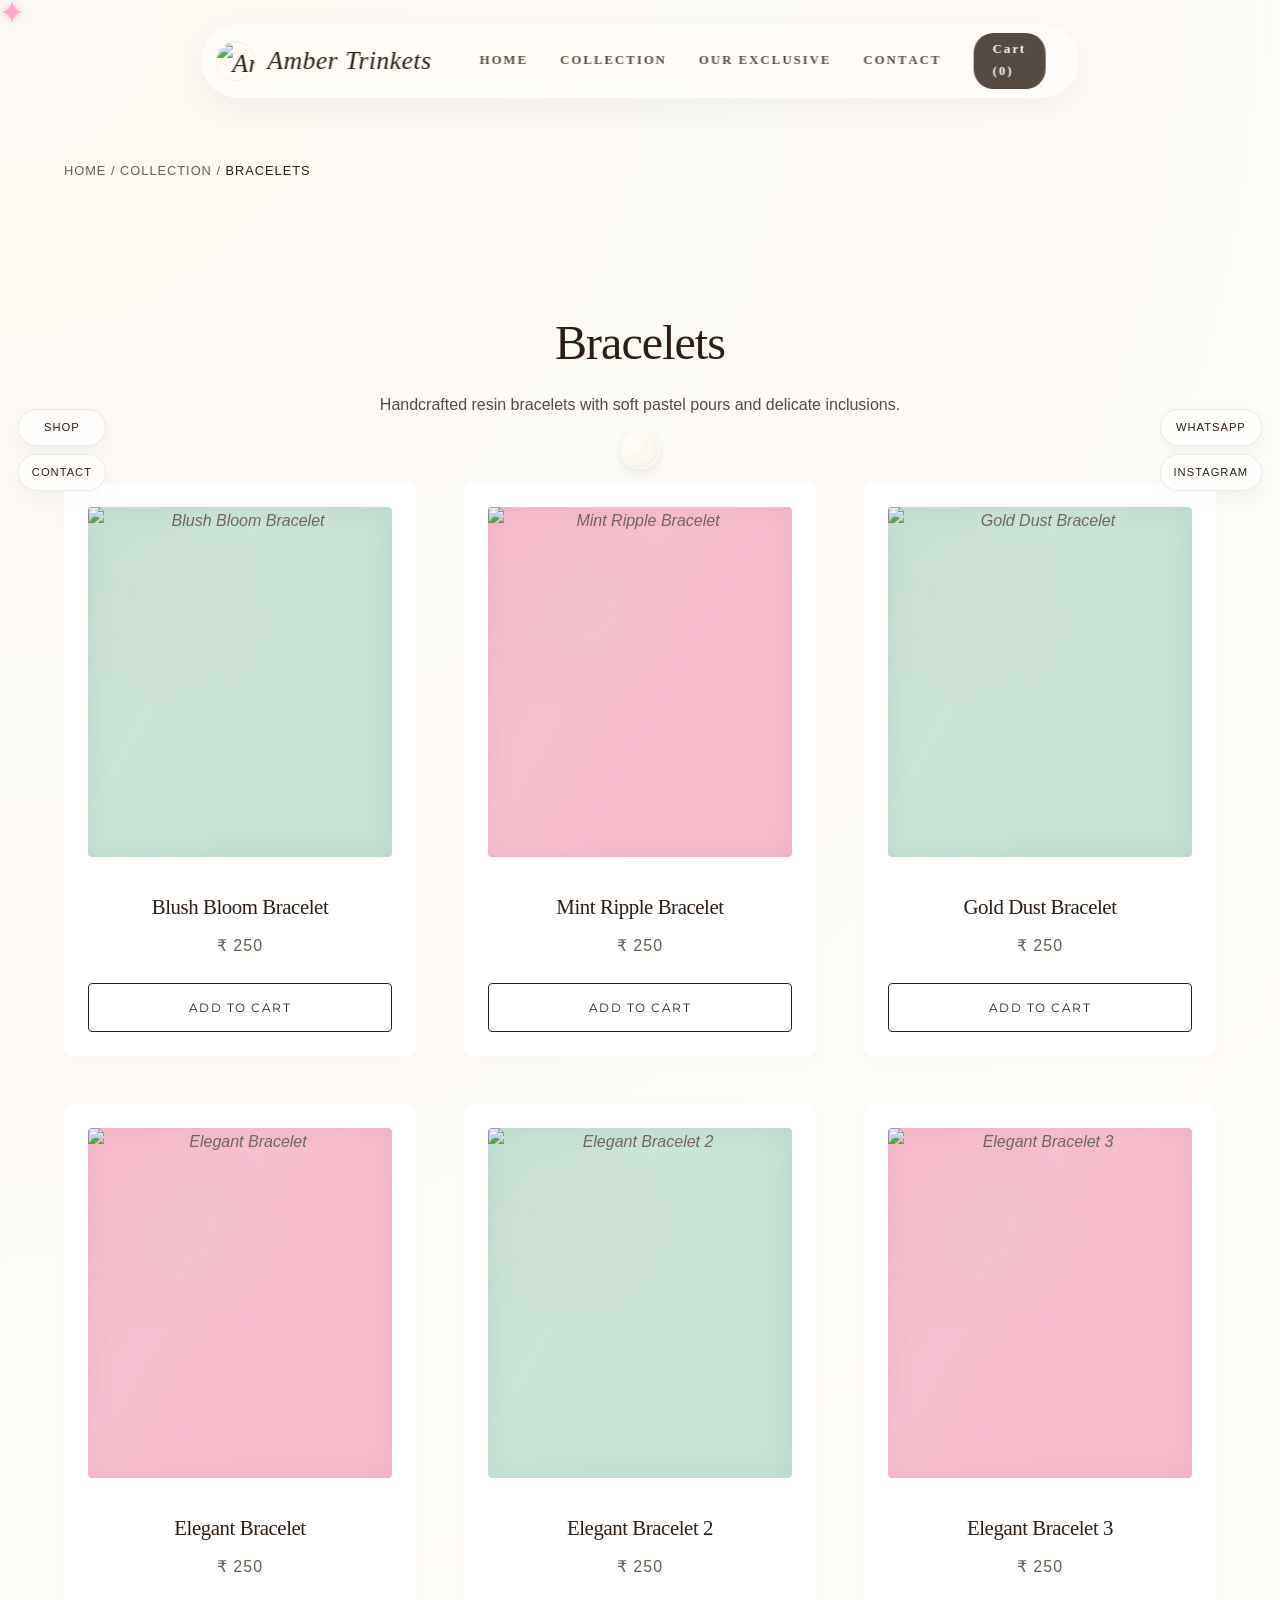
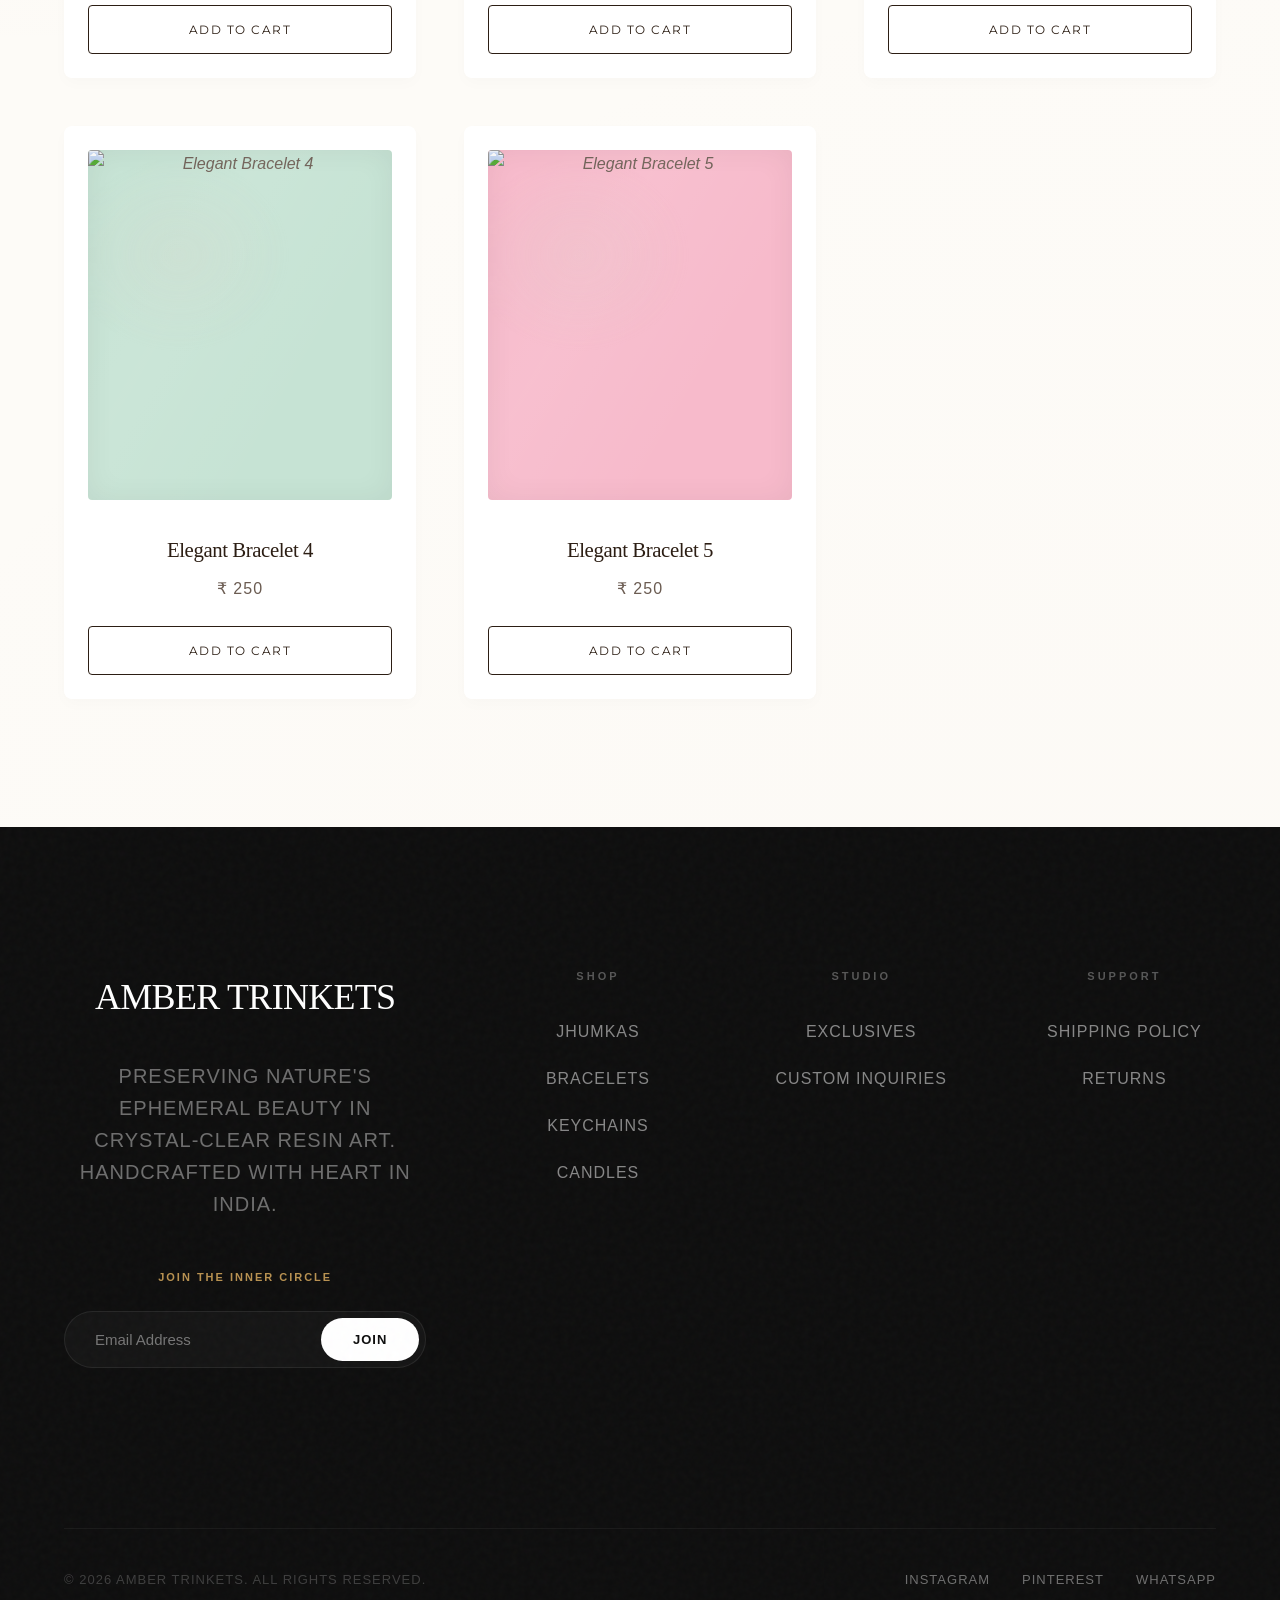
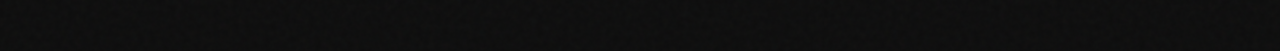
==== commit 55f3c435: "Add files via upload" ====
--- a/category-bracelets.html
+++ b/category-bracelets.html
@@ -125,6 +125,51 @@
                 <button class="add-to-cart js-add-to-cart" type="button" data-product-name="Gold Dust Bracelet" data-price="250">Add to Cart</button>
             </div>
 
+            <div class="product-card">
+                <div class="product-image product-image--contain u-3d-card js-tilt" aria-label="Elegant Bracelet">
+                    <img src="https://res.cloudinary.com/q6gjkjtt/image/upload/v1787488165/Snapchat-1354611835.jpg" alt="Elegant Bracelet" loading="lazy" decoding="async" style="display: block;">
+                </div>
+                <h3 class="product-title">Elegant Bracelet</h3>
+                <p class="product-price">₹ 250</p>
+                <button class="add-to-cart js-add-to-cart" type="button" data-product-name="Elegant Bracelet" data-price="250">Add to Cart</button>
+            </div>
+
+            <div class="product-card">
+                <div class="product-image product-image--contain u-3d-card js-tilt" aria-label="Elegant Bracelet 2">
+                    <img src="https://res.cloudinary.com/q6gjkjtt/image/upload/v1787488811/photo_2026-08-23_18.09.17.jpg" alt="Elegant Bracelet 2" loading="lazy" decoding="async" style="display: block;">
+                </div>
+                <h3 class="product-title">Elegant Bracelet 2</h3>
+                <p class="product-price">₹ 250</p>
+                <button class="add-to-cart js-add-to-cart" type="button" data-product-name="Elegant Bracelet 2" data-price="250">Add to Cart</button>
+            </div>
+
+            <div class="product-card">
+                <div class="product-image product-image--contain u-3d-card js-tilt" aria-label="Elegant Bracelet 3">
+                    <img src="https://res.cloudinary.com/q6gjkjtt/image/upload/v1787488811/photo_2026-08-23_18.09.08.jpg" alt="Elegant Bracelet 3" loading="lazy" decoding="async" style="display: block;">
+                </div>
+                <h3 class="product-title">Elegant Bracelet 3</h3>
+                <p class="product-price">₹ 250</p>
+                <button class="add-to-cart js-add-to-cart" type="button" data-product-name="Elegant Bracelet 3" data-price="250">Add to Cart</button>
+            </div>
+
+            <div class="product-card">
+                <div class="product-image product-image--contain u-3d-card js-tilt" aria-label="Elegant Bracelet 4">
+                    <img src="https://res.cloudinary.com/q6gjkjtt/image/upload/v1787488811/photo_2026-08-23_18.09.12.jpg" alt="Elegant Bracelet 4" loading="lazy" decoding="async" style="display: block;">
+                </div>
+                <h3 class="product-title">Elegant Bracelet 4</h3>
+                <p class="product-price">₹ 250</p>
+                <button class="add-to-cart js-add-to-cart" type="button" data-product-name="Elegant Bracelet 4" data-price="250">Add to Cart</button>
+            </div>
+
+            <div class="product-card">
+                <div class="product-image product-image--contain u-3d-card js-tilt" aria-label="Elegant Bracelet 5">
+                    <img src="https://res.cloudinary.com/q6gjkjtt/image/upload/v1787488810/photo_2026-08-23_18.08.43.jpg" alt="Elegant Bracelet 5" loading="lazy" decoding="async" style="display: block;">
+                </div>
+                <h3 class="product-title">Elegant Bracelet 5</h3>
+                <p class="product-price">₹ 250</p>
+                <button class="add-to-cart js-add-to-cart" type="button" data-product-name="Elegant Bracelet 5" data-price="250">Add to Cart</button>
+            </div>
+
         </div>
     </section>
 
--- a/style.css
+++ b/style.css
@@ -20,6 +20,16 @@
   /* Layout */
   --container-width: 1440px;
   --section-spacing: 120px;
+
+  /* Pastel Colors for tags/buttons */
+  --pastel-rose: #f7bacb;
+  --pastel-lilac: #d3c4e3;
+  --pastel-mint: #c6e3d4;
+  --pastel-peach: #f5d0b5;
+  --pastel-blue: #bfe1f6;
+  
+  /* 3D Tilt perspective */
+  --tilt-perspective: 1000px;
 }
 
 * {
@@ -2504,6 +2514,8 @@
 body.is-loaded #awwwards-preloader {
   clip-path: polygon(0 0, 100% 0, 100% 0, 0 0);
   pointer-events: none;
+  visibility: hidden;
+  transition: clip-path 1.2s cubic-bezier(0.77, 0, 0.175, 1), visibility 0s linear 1.2s;
 }
 
 .preloader-text {
@@ -2798,10 +2810,9 @@
 /* --- Enhanced Mobile UI Optimizations --- */
 @media (max-width: 768px) {
 
-  html,
   body {
     overflow-x: hidden;
-    width: 100vw;
+    max-width: 100%;
   }
 
   nav {
@@ -3005,11 +3016,7 @@
     -webkit-tap-highlight-color: transparent !important;
   }
 
-  html,
-  body {
-    overscroll-behavior-y: none;
-    /* Stops bouncy browser chrome revealing */
-  }
+  /* Removed overscroll-behavior-y to fix Android touch scroll bug */
 
   .cart-drawer {
     border-radius: 0 !important;
@@ -3459,12 +3466,8 @@
   }
   
   .pro-footer__top {
-    grid-template-columns: 1.5fr 1fr 1fr;
-    gap: 60px;
-  }
-  
-  .pro-footer__top > div:last-child {
-    display: none;
+    grid-template-columns: 1.5fr 1fr 1fr 1fr;
+    gap: 40px;
   }
 }
 
@@ -3485,7 +3488,7 @@
   
   .pro-footer__top {
     grid-template-columns: 1fr 1fr;
-    gap: 60px;
+    gap: 50px;
   }
   
   .pro-footer__brand {
@@ -3527,6 +3530,8 @@
   opacity: 0;
   visibility: hidden;
   transition: all 0.5s cubic-bezier(0.16, 1, 0.3, 1);
+  max-height: 90vh;
+  overflow-y: auto;
 }
 
 .policy-modal.is-active {
@@ -3636,6 +3641,7 @@
   
   .policy-modal {
     padding: 32px 24px;
+    max-height: 85vh;
   }
 }
 
